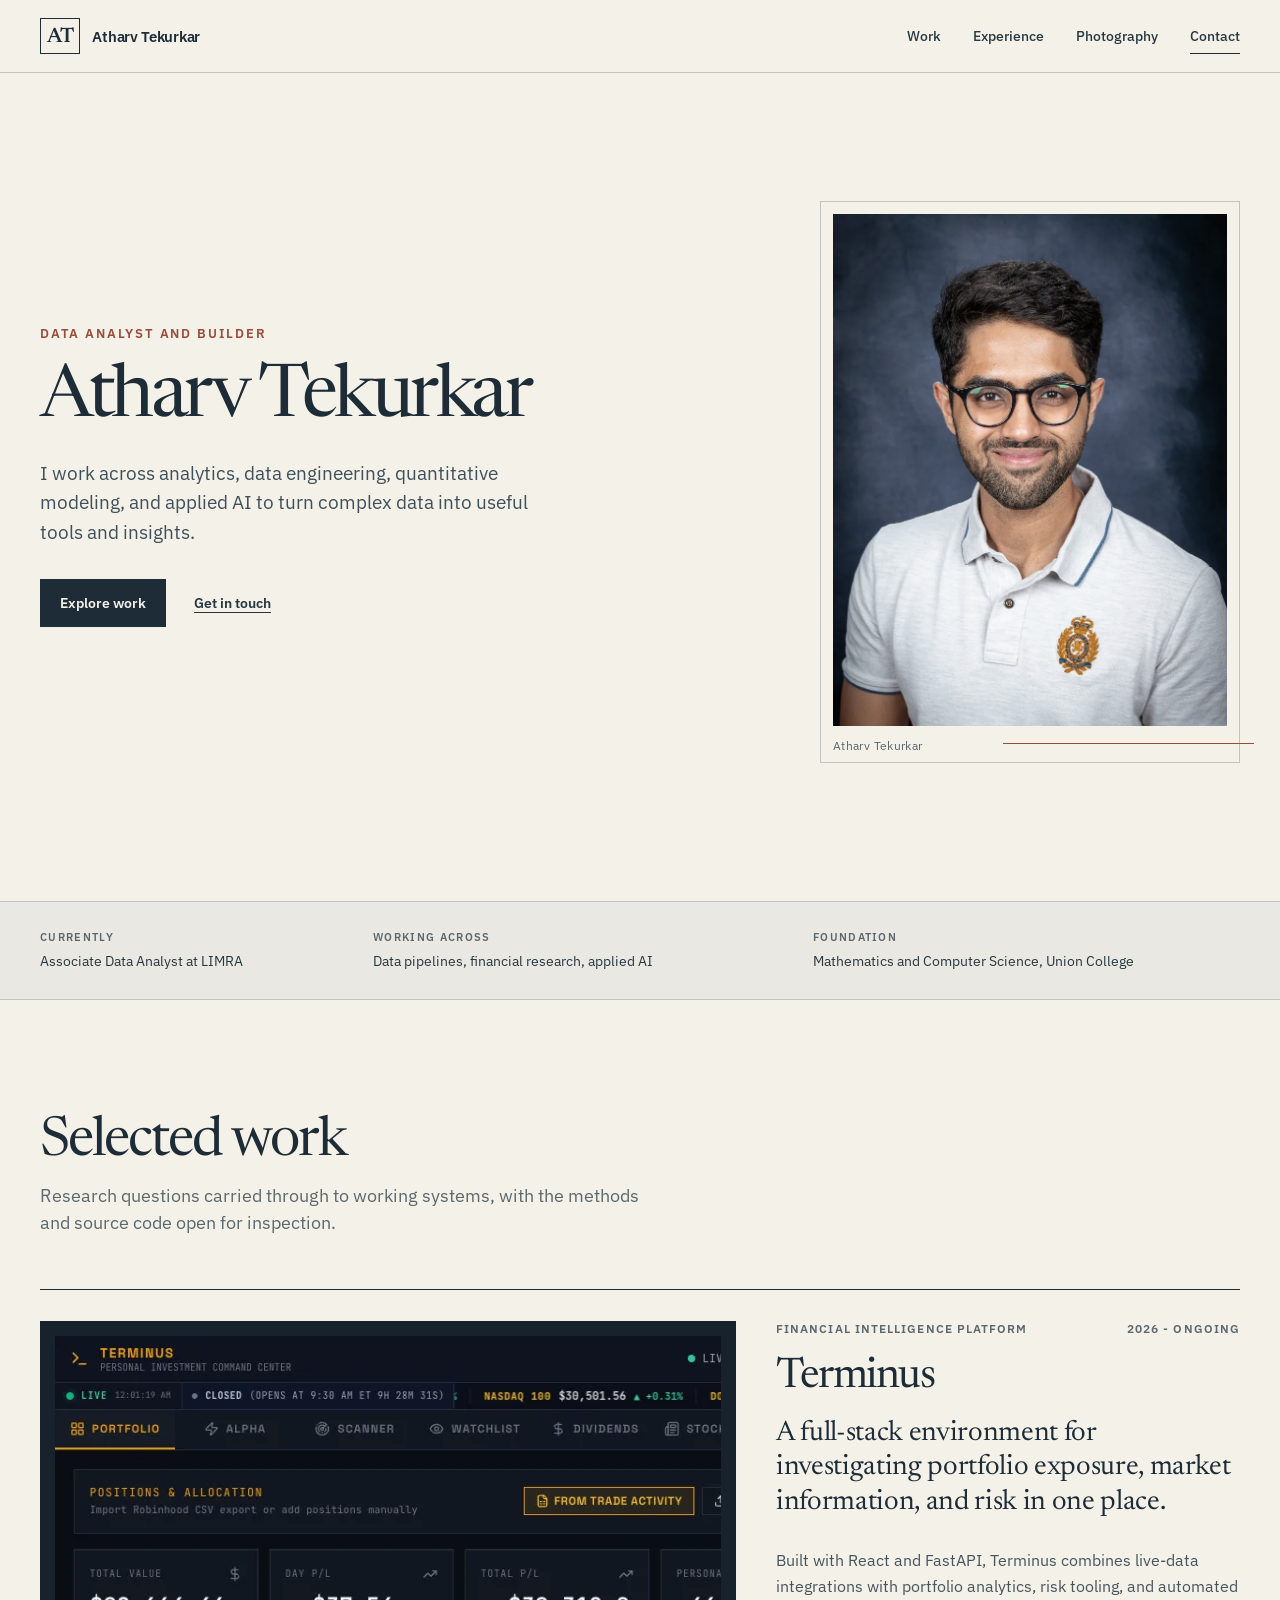
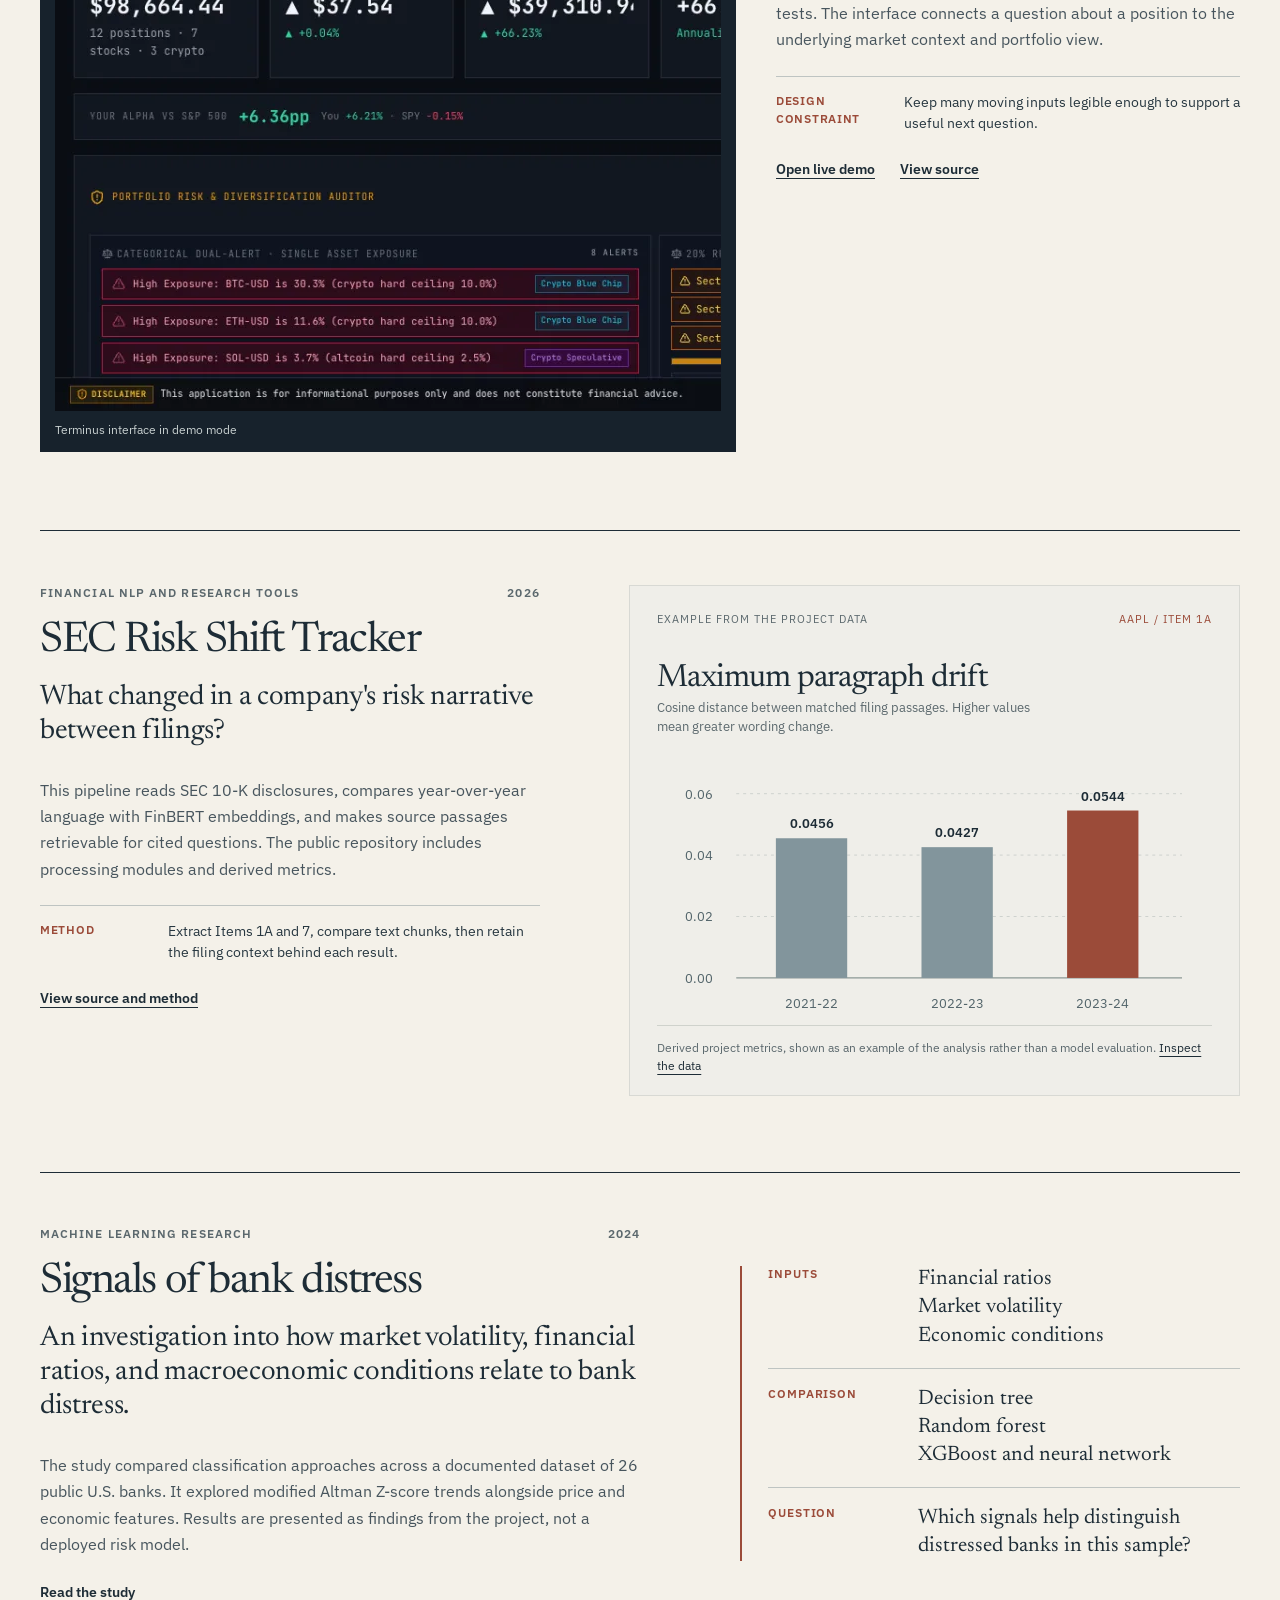
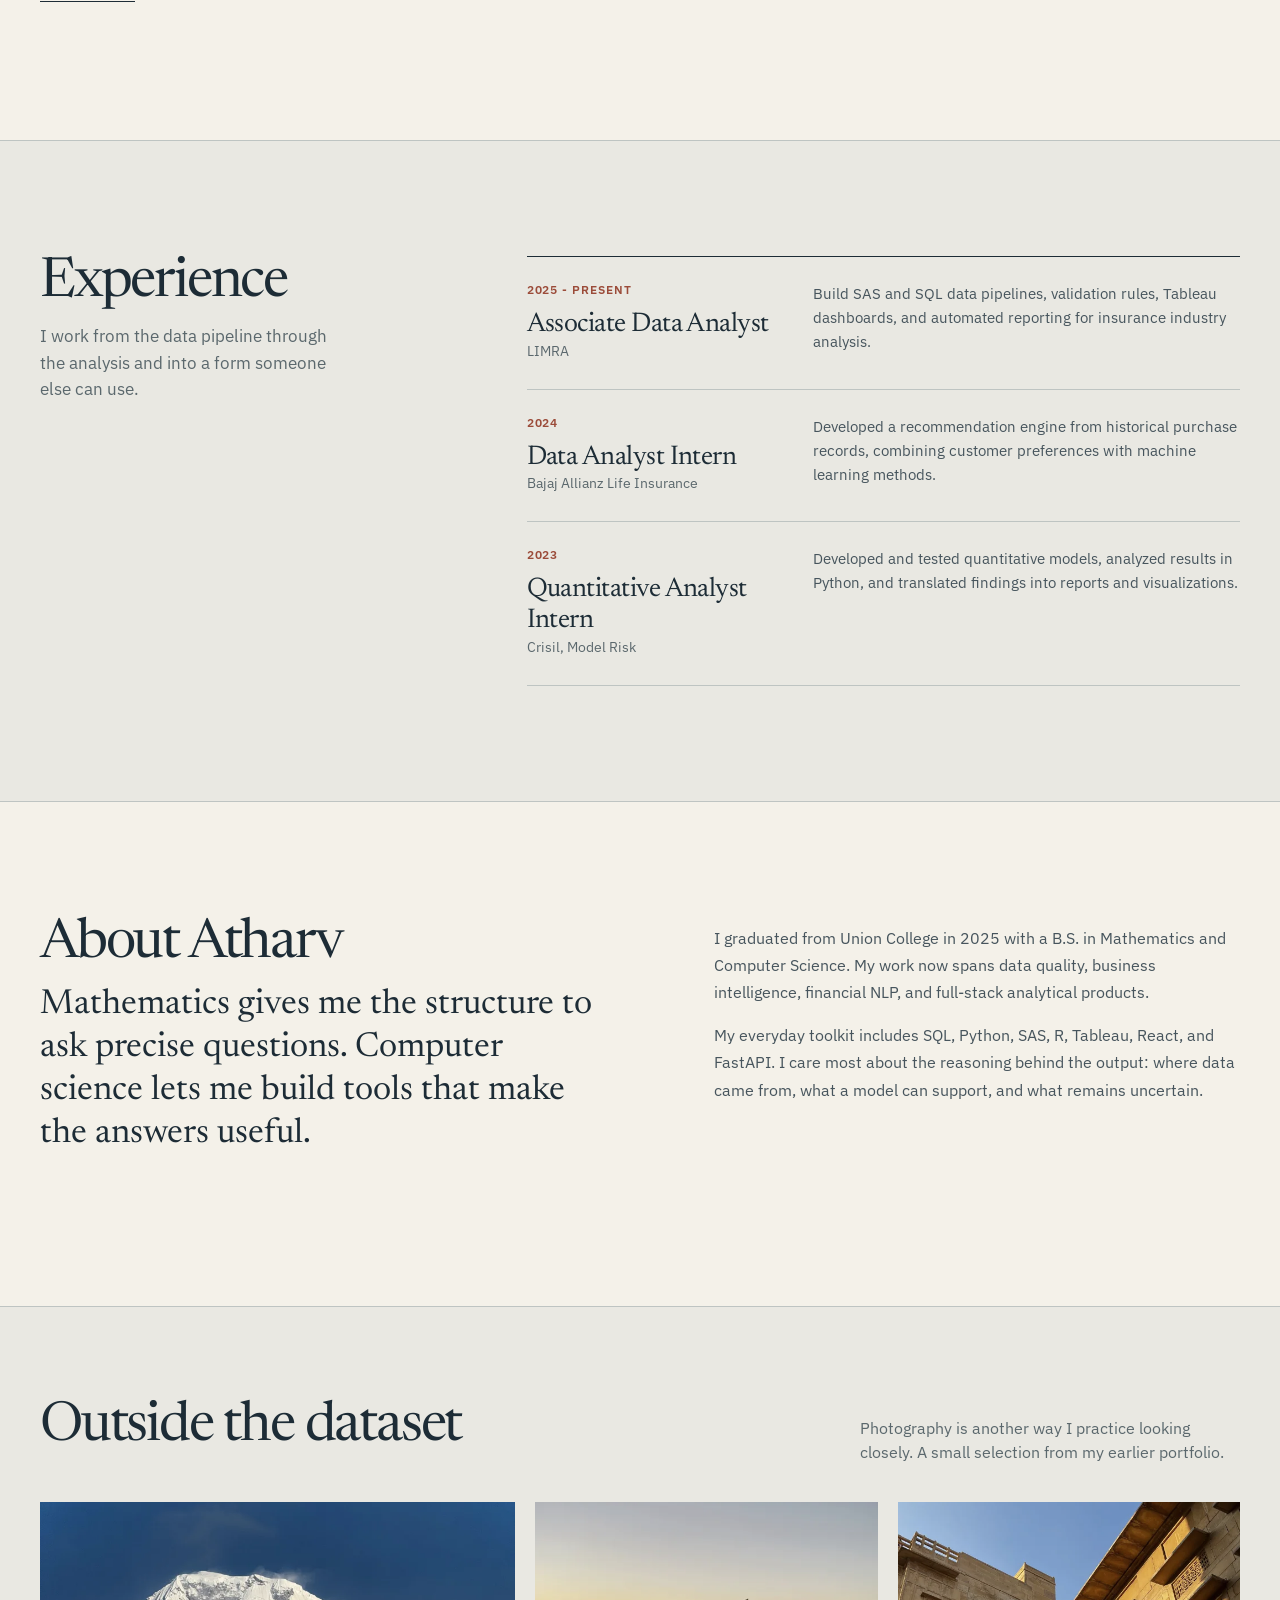
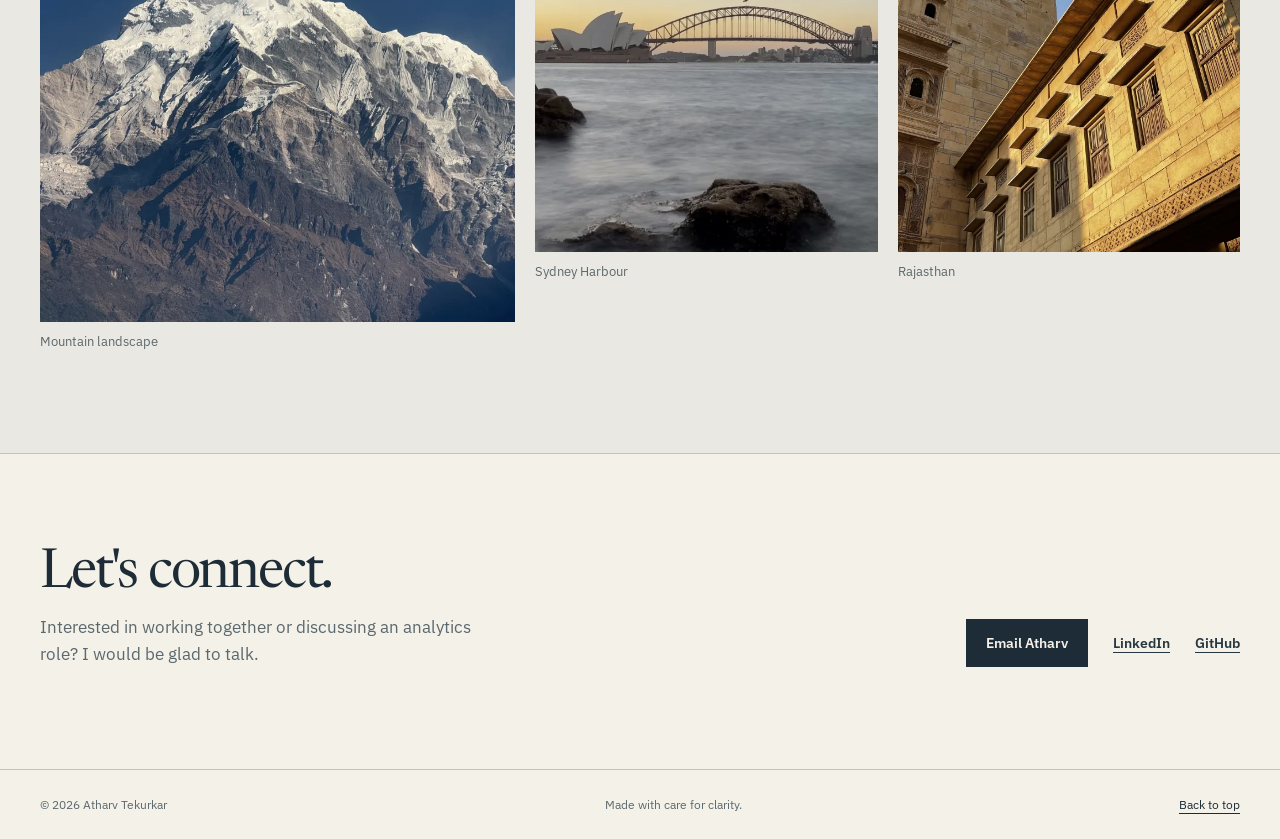
==== index.html @ 900713c3 "Refine portfolio introduction and add restrained motion" ====
<!doctype html>
<html lang="en">
  <head>
    <meta charset="utf-8">
    <meta name="viewport" content="width=device-width, initial-scale=1">
    <meta name="theme-color" content="#f4f1e9">
    <meta name="description" content="Atharv Tekurkar works across analytics, data engineering, quantitative modeling, and applied AI. Explore selected projects and experience.">
    <meta property="og:type" content="website">
    <meta property="og:title" content="Atharv Tekurkar | Data, research, and engineering">
    <meta property="og:description" content="Selected work across analytics, data engineering, quantitative modeling, and applied AI.">
    <meta property="og:url" content="https://tekurkaa.github.io/">
    <meta name="color-scheme" content="light">
    <link rel="canonical" href="https://tekurkaa.github.io/">
    <link rel="icon" type="image/svg+xml" href="assets/favicon.svg">
    <link rel="preload" href="assets/fonts/newsreader-latin.woff2" as="font" type="font/woff2" crossorigin>
    <link rel="preload" href="assets/fonts/ibm-plex-sans-latin.woff2" as="font" type="font/woff2" crossorigin>
    <link rel="stylesheet" href="styles.css">
    <script src="script.js" defer></script>
    <title>Atharv Tekurkar | Data, research, and engineering</title>
    <script type="application/ld+json">
      {"@context":"https://schema.org","@type":"Person","name":"Atharv Tekurkar","url":"https://tekurkaa.github.io/","sameAs":["https://github.com/tekurkaa","https://www.linkedin.com/in/atharv-tekurkar/"],"jobTitle":"Associate Data Analyst","worksFor":{"@type":"Organization","name":"LIMRA"},"alumniOf":{"@type":"CollegeOrUniversity","name":"Union College"}}
    </script>
  </head>
  <body>
    <a class="skip-link" href="#main">Skip to content</a>
    <header class="site-header">
      <div class="header-inner shell">
        <a class="wordmark" href="#top" aria-label="Atharv Tekurkar, back to top"><span class="wordmark-symbol">AT</span><span>Atharv Tekurkar</span></a>
        <nav class="desktop-nav" aria-label="Main navigation">
          <a href="#work">Work</a>
          <a href="#experience">Experience</a>
          <a href="#photography">Photography</a>
          <a class="nav-contact" href="#contact">Contact</a>
        </nav>
        <details class="mobile-nav">
          <summary>Menu</summary>
          <nav aria-label="Mobile navigation">
            <a href="#work">Work</a>
            <a href="#experience">Experience</a>
            <a href="#photography">Photography</a>
            <a href="#contact">Contact</a>
          </nav>
        </details>
      </div>
    </header>

    <main id="main">
      <section class="hero shell" id="top" aria-labelledby="hero-title">
        <div class="hero-copy">
          <p class="eyebrow">Data analyst and builder</p>
          <h1 id="hero-title">Atharv Tekurkar</h1>
          <p class="hero-intro">I work across analytics, data engineering, quantitative modeling, and applied AI to turn complex data into useful tools and insights.</p>
          <div class="hero-actions">
            <a class="button button-primary" href="#work">Explore work</a>
            <a class="text-link" href="#contact">Get in touch</a>
          </div>
        </div>
        <figure class="hero-portrait">
          <img src="assets/images/atharv-portrait.webp" width="800" height="1200" alt="Portrait of Atharv Tekurkar" fetchpriority="high">
          <figcaption>Atharv Tekurkar</figcaption>
        </figure>
      </section>

      <section class="intro-band" aria-label="Current focus">
        <div class="shell intro-band-inner">
          <p><span>Currently</span> Associate Data Analyst at LIMRA</p>
          <p><span>Working across</span> Data pipelines, financial research, applied AI</p>
          <p><span>Foundation</span> Mathematics and Computer Science, Union College</p>
        </div>
      </section>

      <section class="section shell work-section" id="work" aria-labelledby="work-title">
        <div class="section-heading">
          <h2 id="work-title">Selected work</h2>
          <p>Research questions carried through to working systems, with the methods and source code open for inspection.</p>
        </div>

        <article class="case-study case-featured" aria-labelledby="terminus-title">
          <div class="case-visual case-visual-dark">
            <img src="assets/images/terminus-demo.webp" width="1200" height="675" alt="Terminus demo interface showing portfolio measures, allocation, and risk alerts" loading="lazy">
            <span class="image-caption">Terminus interface in demo mode</span>
          </div>
          <div class="case-content">
            <div class="case-heading-line"><p class="case-type">Financial intelligence platform</p><span class="case-year">2026 - ongoing</span></div>
            <h3 id="terminus-title">Terminus</h3>
            <p class="case-lead">A full-stack environment for investigating portfolio exposure, market information, and risk in one place.</p>
            <p>Built with React and FastAPI, Terminus combines live-data integrations with portfolio analytics, risk tooling, and automated tests. The interface connects a question about a position to the underlying market context and portfolio view.</p>
            <div class="case-note"><strong>Design constraint</strong><span>Keep many moving inputs legible enough to support a useful next question.</span></div>
            <div class="case-links">
              <a href="https://portfolio-manager-by-atv.vercel.app/" target="_blank" rel="noopener noreferrer">Open live demo<span class="sr-only"> (opens in a new tab)</span></a>
              <a href="https://github.com/tekurkaa/terminus" target="_blank" rel="noopener noreferrer">View source<span class="sr-only"> (opens in a new tab)</span></a>
            </div>
          </div>
        </article>

        <article class="case-study case-sec" aria-labelledby="sec-title">
          <div class="case-content">
            <div class="case-heading-line"><p class="case-type">Financial NLP and research tools</p><span class="case-year">2026</span></div>
            <h3 id="sec-title">SEC Risk Shift Tracker</h3>
            <p class="case-lead">What changed in a company's risk narrative between filings?</p>
            <p>This pipeline reads SEC 10-K disclosures, compares year-over-year language with FinBERT embeddings, and makes source passages retrievable for cited questions. The public repository includes processing modules and derived metrics.</p>
            <div class="case-note"><strong>Method</strong><span>Extract Items 1A and 7, compare text chunks, then retain the filing context behind each result.</span></div>
            <div class="case-links">
              <a href="https://github.com/tekurkaa/sec-risk-shift-tracker" target="_blank" rel="noopener noreferrer">View source and method<span class="sr-only"> (opens in a new tab)</span></a>
            </div>
          </div>
          <figure class="research-figure">
            <div class="figure-topline"><span>Example from the project data</span><span>AAPL / Item 1A</span></div>
            <h4>Maximum paragraph drift</h4>
            <p class="figure-description">Cosine distance between matched filing passages. Higher values mean greater wording change.</p>
            <svg viewBox="0 0 560 268" role="img" aria-labelledby="chart-title chart-desc">
              <title id="chart-title">Maximum paragraph drift in Apple's Item 1A filings</title>
              <desc id="chart-desc">The project's derived values are 0.0456 for 2021 to 2022, 0.0427 for 2022 to 2023, and 0.0544 for 2023 to 2024.</desc>
              <line class="axis" x1="80" y1="220" x2="530" y2="220"></line>
              <line class="grid" x1="80" y1="158" x2="530" y2="158"></line>
              <line class="grid" x1="80" y1="96" x2="530" y2="96"></line>
              <line class="grid" x1="80" y1="34" x2="530" y2="34"></line>
              <text class="chart-tick" x="28" y="225">0.00</text>
              <text class="chart-tick" x="28" y="163">0.02</text>
              <text class="chart-tick" x="28" y="101">0.04</text>
              <text class="chart-tick" x="28" y="39">0.06</text>
              <rect class="chart-bar" x="120" y="79" width="72" height="141"></rect>
              <rect class="chart-bar" x="267" y="88" width="72" height="132"></rect>
              <rect class="chart-bar chart-bar-highlight" x="414" y="51" width="72" height="169"></rect>
              <text class="chart-value" x="156" y="69" text-anchor="middle">0.0456</text>
              <text class="chart-value" x="303" y="78" text-anchor="middle">0.0427</text>
              <text class="chart-value" x="450" y="41" text-anchor="middle">0.0544</text>
              <text class="chart-label" x="156" y="250" text-anchor="middle">2021-22</text>
              <text class="chart-label" x="303" y="250" text-anchor="middle">2022-23</text>
              <text class="chart-label" x="450" y="250" text-anchor="middle">2023-24</text>
            </svg>
            <figcaption>Derived project metrics, shown as an example of the analysis rather than a model evaluation. <a href="https://github.com/tekurkaa/sec-risk-shift-tracker/tree/main/data/metrics" target="_blank" rel="noopener noreferrer">Inspect the data<span class="sr-only"> (opens in a new tab)</span></a></figcaption>
          </figure>
        </article>

        <article class="case-study case-bank" aria-labelledby="bank-title">
          <div class="bank-summary">
            <div class="case-heading-line"><p class="case-type">Machine learning research</p><span class="case-year">2024</span></div>
            <h3 id="bank-title">Signals of bank distress</h3>
            <p class="case-lead">An investigation into how market volatility, financial ratios, and macroeconomic conditions relate to bank distress.</p>
            <p>The study compared classification approaches across a documented dataset of 26 public U.S. banks. It explored modified Altman Z-score trends alongside price and economic features. Results are presented as findings from the project, not a deployed risk model.</p>
            <div class="case-links"><a href="https://github.com/tekurkaa/Predicting-Bank-Failure-Using-Machine-Learning-Analyzing-Altman-Z-Score-and-Stock-Price-Volatility" target="_blank" rel="noopener noreferrer">Read the study<span class="sr-only"> (opens in a new tab)</span></a></div>
          </div>
          <div class="bank-method" aria-label="Study approach">
            <div><span>Inputs</span><strong>Financial ratios<br>Market volatility<br>Economic conditions</strong></div>
            <div><span>Comparison</span><strong>Decision tree<br>Random forest<br>XGBoost and neural network</strong></div>
            <div><span>Question</span><strong>Which signals help distinguish distressed banks in this sample?</strong></div>
          </div>
        </article>
      </section>

      <section class="section experience-section" id="experience" aria-labelledby="experience-title">
        <div class="shell experience-inner">
          <div class="experience-intro">
            <h2 id="experience-title">Experience</h2>
            <p>I work from the data pipeline through the analysis and into a form someone else can use.</p>
          </div>
          <div class="timeline">
            <article class="role"><div><span class="role-date">2025 - present</span><h3>Associate Data Analyst</h3><p class="role-place">LIMRA</p></div><p>Build SAS and SQL data pipelines, validation rules, Tableau dashboards, and automated reporting for insurance industry analysis.</p></article>
            <article class="role"><div><span class="role-date">2024</span><h3>Data Analyst Intern</h3><p class="role-place">Bajaj Allianz Life Insurance</p></div><p>Developed a recommendation engine from historical purchase records, combining customer preferences with machine learning methods.</p></article>
            <article class="role"><div><span class="role-date">2023</span><h3>Quantitative Analyst Intern</h3><p class="role-place">Crisil, Model Risk</p></div><p>Developed and tested quantitative models, analyzed results in Python, and translated findings into reports and visualizations.</p></article>
          </div>
        </div>
      </section>

      <section class="section shell about-section" id="about" aria-labelledby="about-title">
        <div class="about-heading"><h2 id="about-title">About Atharv</h2><p>Mathematics gives me the structure to ask precise questions. Computer science lets me build tools that make the answers useful.</p></div>
        <div class="about-details"><p>I graduated from Union College in 2025 with a B.S. in Mathematics and Computer Science. My work now spans data quality, business intelligence, financial NLP, and full-stack analytical products.</p><p>My everyday toolkit includes SQL, Python, SAS, R, Tableau, React, and FastAPI. I care most about the reasoning behind the output: where data came from, what a model can support, and what remains uncertain.</p></div>
      </section>

      <section class="section photography-section" id="photography" aria-labelledby="photography-title">
        <div class="shell">
          <div class="photo-heading"><h2 id="photography-title">Outside the dataset</h2><p>Photography is another way I practice looking closely. A small selection from my earlier portfolio.</p></div>
          <div class="photo-grid">
            <figure class="photo photo-tall"><img src="assets/images/mountain.webp" width="825" height="1100" alt="Snow covered mountain beneath a deep blue sky" loading="lazy"><figcaption>Mountain landscape</figcaption></figure>
            <figure class="photo"><img src="assets/images/opera-house.webp" width="619" height="1100" alt="Sydney Opera House and Harbour Bridge at dusk" loading="lazy"><figcaption>Sydney Harbour</figcaption></figure>
            <figure class="photo"><img src="assets/images/rajasthan.webp" width="619" height="1100" alt="Sunlit sandstone architecture in Rajasthan" loading="lazy"><figcaption>Rajasthan</figcaption></figure>
          </div>
        </div>
      </section>

      <section class="section contact-section" id="contact" aria-labelledby="contact-title">
        <div class="shell contact-inner"><div><h2 id="contact-title">Let's connect.</h2><p>Interested in working together or discussing an analytics role? I would be glad to talk.</p></div><div class="contact-links"><a class="button button-primary" href="mailto:atharvtekurkar@gmail.com">Email Atharv</a><a href="https://www.linkedin.com/in/atharv-tekurkar/" target="_blank" rel="noopener noreferrer">LinkedIn<span class="sr-only"> (opens in a new tab)</span></a><a href="https://github.com/tekurkaa" target="_blank" rel="noopener noreferrer">GitHub<span class="sr-only"> (opens in a new tab)</span></a></div></div>
      </section>
    </main>

    <footer class="site-footer"><div class="shell footer-inner"><span>© 2026 Atharv Tekurkar</span><span>Made with care for clarity.</span><a href="#top">Back to top</a></div></footer>
  </body>
</html>
---- styles.css ----
@font-face{font-family:Newsreader;src:url("assets/fonts/newsreader-latin.woff2") format("woff2");font-style:normal;font-weight:300 700;font-display:swap}
@font-face{font-family:Plex;src:url("assets/fonts/ibm-plex-sans-latin.woff2") format("woff2");font-style:normal;font-weight:400 600;font-display:swap}
:root{--paper:#f4f1e9;--ink:#1d2c36;--text:#273740;--muted:#5b686d;--line:#bec4c2;--accent:#9b4b39;--soft:#eae8e1;--figure:#efeee9;font-family:Plex,Arial,sans-serif;color:var(--text);background:var(--paper);font-synthesis:none}
*,*::before,*::after{box-sizing:border-box}
html{scroll-behavior:smooth}
body{margin:0;min-width:320px}
body,button{font-size:16px}
img{display:block;max-width:100%}
a{color:inherit;text-decoration-thickness:1px;text-underline-offset:4px}
button,a,summary{touch-action:manipulation}
:focus-visible{outline:3px solid var(--accent);outline-offset:4px}
::selection{background:#d8b7aa;color:var(--ink)}
.shell{width:min(100% - 72px,1200px);margin-inline:auto}
.sr-only{position:absolute;width:1px;height:1px;padding:0;margin:-1px;overflow:hidden;clip:rect(0,0,0,0);white-space:nowrap;border:0}
.skip-link{position:absolute;z-index:20;top:-100px;left:20px;padding:12px 16px;background:var(--ink);color:var(--paper)}
.skip-link:focus{top:12px}
.site-header{position:sticky;top:0;z-index:30;background:var(--paper);border-bottom:1px solid var(--line)}
.header-inner{height:72px;display:flex;align-items:center;justify-content:space-between;gap:30px}
.wordmark{display:flex;align-items:center;gap:12px;color:var(--ink);font-size:15px;font-weight:600;letter-spacing:-.02em;text-decoration:none;white-space:nowrap}
.wordmark-symbol{font-family:Newsreader,Georgia,serif;font-size:21px;font-weight:600;line-height:1;border:1px solid var(--ink);padding:8px 6px 5px}
.desktop-nav{display:flex;align-items:center;gap:32px;font-size:14px;font-weight:500}
.desktop-nav a{position:relative;padding-block:8px;text-decoration:none;transition:color .25s ease}
.desktop-nav a::after{content:"";position:absolute;right:0;bottom:3px;left:0;height:1px;background:var(--accent);transform:scaleX(0);transform-origin:left;transition:transform .3s ease}
.desktop-nav a:hover,.desktop-nav a[aria-current="location"],.mobile-nav a:hover,.mobile-nav a[aria-current="location"]{color:var(--accent)}
.desktop-nav a:hover::after,.desktop-nav a[aria-current="location"]::after{transform:scaleX(1)}
.desktop-nav .nav-contact{border-bottom:1px solid var(--ink)}
.desktop-nav .nav-contact::after{bottom:-1px}
.mobile-nav{display:none}
section[id]{scroll-margin-top:96px}
.hero{display:grid;grid-template-columns:minmax(0,1.15fr) minmax(320px,.85fr);gap:clamp(35px,5vw,90px);align-items:center;min-height:calc(100dvh - 72px);max-height:900px;padding-block:52px 62px}
.hero-copy{padding-bottom:12px}
.eyebrow{margin:0 0 21px;color:var(--accent);font-size:13px;font-weight:600;letter-spacing:.14em;text-transform:uppercase}
h1,h2,h3,h4,p{margin-top:0}
figure{margin:0}
h1,h2,h3,h4{color:var(--ink)}
h1,h2,h3{font-family:Newsreader,Georgia,serif;font-weight:400}
h1{max-width:700px;margin-bottom:24px;font-size:clamp(56px,5.7vw,83px);line-height:.99;letter-spacing:-.047em}
.hero-intro{max-width:520px;margin-bottom:32px;font-size:19px;line-height:1.55;color:#40505a}
.hero-actions{display:flex;align-items:center;gap:28px;flex-wrap:wrap}
.button{display:inline-flex;min-height:48px;align-items:center;justify-content:center;padding:11px 20px;font-size:14px;font-weight:600;text-decoration:none;white-space:nowrap;transition:background .2s ease,transform .2s ease}
.button:active{transform:translateY(1px)}
.button-primary{background:var(--ink);color:var(--paper)}
.button-primary:hover{background:#35505f}
.text-link{font-size:14px;font-weight:600}
.hero-portrait{position:relative;width:100%;max-width:420px;justify-self:end;margin:0;padding:12px 12px 36px;border:1px solid var(--line)}
.hero-portrait::after{content:"";position:absolute;right:-15px;bottom:18px;width:60%;height:1px;background:var(--accent)}
.hero-portrait img{width:100%;height:clamp(410px,40vw,530px);object-fit:cover;object-position:50% 34%;filter:saturate(.8)}
.hero-portrait figcaption{position:absolute;bottom:9px;left:12px;color:var(--muted);font-size:12px;letter-spacing:.03em}
.intro-band{background:#e9e8e2;border-block:1px solid var(--line)}
.intro-band-inner{display:grid;grid-template-columns:1fr 1.35fr 1.4fr;gap:28px;padding-block:27px}
.intro-band p{margin:0;font-size:14px;line-height:1.5}
.intro-band span{display:block;margin-bottom:5px;color:var(--muted);font-size:11px;font-weight:600;letter-spacing:.12em;text-transform:uppercase}
.section{padding-block:115px}
.section-heading{max-width:660px;margin-bottom:52px}
h2{margin-bottom:12px;font-size:clamp(44px,4.3vw,65px);line-height:1;letter-spacing:-.04em}
.section-heading p{max-width:610px;color:var(--muted);font-size:18px;line-height:1.55}
.case-study{border-top:1px solid var(--ink)}
.case-featured{display:grid;grid-template-columns:minmax(0,1.2fr) minmax(0,.8fr);gap:40px;padding-block:31px 78px}
.case-visual{align-self:start;margin:0;position:relative}
.case-visual-dark{padding:15px;background:#17222c}
.case-visual img{width:100%;aspect-ratio:16/9;object-fit:cover;object-position:top left}
.case-visual{overflow:hidden}
.case-visual img{transition:transform .7s cubic-bezier(.2,.7,.2,1)}
.case-visual:hover img{transform:scale(1.025)}
.image-caption{display:block;margin-top:11px;color:#c8d0d0;font-size:12px}
.case-content{min-width:0}
.case-heading-line{display:flex;align-items:start;justify-content:space-between;gap:20px;margin-bottom:20px}
.case-type,.case-year{margin:0;color:var(--muted);font-size:12px;font-weight:600;letter-spacing:.09em;text-transform:uppercase}
.case-year{white-space:nowrap;text-align:right}
.case-study h3{margin-bottom:16px;font-size:clamp(36px,3.3vw,51px);line-height:1.03;letter-spacing:-.034em}
.case-lead{color:var(--ink);font-family:Newsreader,Georgia,serif;font-size:clamp(23px,2.2vw,30px);line-height:1.22;letter-spacing:-.012em}
.case-content>p:not(.case-lead),.bank-summary>p:not(.case-lead){color:#47555d;font-size:16px;line-height:1.65}
.case-note{display:grid;grid-template-columns:116px 1fr;gap:12px;margin-block:23px 24px;padding-top:15px;border-top:1px solid var(--line);font-size:14px;line-height:1.5}
.case-note strong{color:var(--accent);font-size:12px;letter-spacing:.06em;text-transform:uppercase}
.case-links{display:flex;gap:25px;flex-wrap:wrap;margin-top:26px;font-size:14px;font-weight:600}
.case-links a{color:var(--ink)}
.case-links a:hover,.research-figure a:hover,.contact-links>a:not(.button):hover{color:var(--accent)}
.case-sec{display:grid;grid-template-columns:minmax(0,.9fr) minmax(0,1.1fr);gap:clamp(40px,7vw,95px);padding-block:54px 76px}
.research-figure{align-self:start;padding:26px 27px 20px;background:var(--figure);border:1px solid #d8d9d4}
.figure-topline{display:flex;justify-content:space-between;gap:15px;margin-bottom:36px;color:var(--muted);font-size:11px;letter-spacing:.09em;text-transform:uppercase}
.figure-topline span:last-child{color:var(--accent)}
.research-figure h4{margin-bottom:5px;font-family:Newsreader,Georgia,serif;font-size:32px;font-weight:400;letter-spacing:-.025em}
.figure-description{max-width:400px;color:var(--muted);font-size:13px;line-height:1.4}
.research-figure svg{display:block;width:100%;height:auto;margin-top:24px;overflow:visible}
.grid{stroke:#ced2ce;stroke-width:1;stroke-dasharray:3 4}
.axis{stroke:#8b9896;stroke-width:1.2}
.chart-bar{fill:#82959c}
.chart-bar-highlight{fill:var(--accent)}
.chart-tick,.chart-label{fill:#52646a;font-family:Plex,Arial,sans-serif;font-size:13px}
.chart-value{fill:var(--ink);font-family:Plex,Arial,sans-serif;font-size:13px;font-weight:600}
.research-figure figcaption{padding-top:13px;border-top:1px solid #cfd2cc;color:var(--muted);font-size:12px;line-height:1.5}
.research-figure figcaption a{color:var(--ink)}
.case-bank{display:grid;grid-template-columns:minmax(0,1.1fr) minmax(0,.9fr);gap:clamp(40px,7vw,90px);padding-block:53px 24px}
.bank-summary{max-width:600px}
.bank-method{align-self:center;border-left:2px solid var(--accent);padding-left:26px}
.bank-method>div{display:grid;grid-template-columns:130px 1fr;gap:20px;padding-block:17px;border-bottom:1px solid var(--line)}
.bank-method>div:first-child{padding-top:0}
.bank-method>div:last-child{border-bottom:0;padding-bottom:0}
.bank-method span{color:var(--accent);font-size:12px;font-weight:600;text-transform:uppercase;letter-spacing:.07em}
.bank-method strong{color:var(--ink);font-family:Newsreader,Georgia,serif;font-size:21px;font-weight:400;line-height:1.34}
.experience-section{background:#e9e8e2;border-block:1px solid var(--line)}
.experience-inner{display:grid;grid-template-columns:minmax(0,.7fr) minmax(0,1.3fr);gap:clamp(55px,8vw,130px)}
.experience-intro p{max-width:310px;color:var(--muted);font-size:17px;line-height:1.55}
.timeline{border-top:1px solid var(--ink)}
.role{display:grid;grid-template-columns:minmax(180px,.75fr) minmax(0,1.25fr);gap:30px;padding-block:25px 29px;border-bottom:1px solid var(--line)}
.role-date{display:block;margin-bottom:12px;color:var(--accent);font-size:12px;font-weight:600;letter-spacing:.08em;text-transform:uppercase}
.role h3{margin-bottom:1px;font-size:27px;line-height:1.16;letter-spacing:-.02em}
.role-place{margin-bottom:0;color:var(--muted);font-size:14px}
.role>p{margin:0;color:#47555d;font-size:15px;line-height:1.6}
.about-section{display:grid;grid-template-columns:minmax(0,1fr) minmax(0,.94fr);gap:clamp(55px,9vw,130px)}
.about-heading p{max-width:560px;font-family:Newsreader,Georgia,serif;font-size:clamp(27px,2.7vw,35px);line-height:1.25;color:var(--ink)}
.about-details{padding-top:8px}
.about-details p{color:#47555d;font-size:16px;line-height:1.7}
.photography-section{padding-top:93px;padding-bottom:103px;background:#e9e8e2;border-block:1px solid var(--line)}
.photo-heading{display:flex;align-items:end;justify-content:space-between;gap:40px;margin-bottom:35px}
.photo-heading p{max-width:380px;margin:0 0 3px;color:var(--muted);font-size:16px;line-height:1.5}
.photo-grid{display:grid;grid-template-columns:1.25fr .9fr .9fr;gap:20px;align-items:start}
.photo{margin:0}
.photo img{width:100%;height:350px;object-fit:cover;object-position:center;filter:saturate(.88);transition:filter .35s ease,transform .7s cubic-bezier(.2,.7,.2,1)}
.photo:hover img{filter:saturate(1);transform:scale(1.018)}
.photo-tall img{height:420px;object-position:50% 30%}
.photo figcaption{margin-top:11px;color:var(--muted);font-size:13px}
.contact-section{padding-block:93px 102px}
.contact-inner{display:flex;align-items:end;justify-content:space-between;gap:50px}
.contact-inner p{max-width:460px;margin-bottom:0;color:var(--muted);font-size:17px;line-height:1.55}
.contact-links{display:flex;align-items:center;gap:25px;flex-wrap:wrap;font-size:14px;font-weight:600}
.site-footer{border-top:1px solid var(--line)}
.footer-inner{display:flex;justify-content:space-between;gap:20px;padding-block:27px;color:var(--muted);font-size:12px}
.footer-inner a{color:var(--ink)}
@media (prefers-reduced-motion:no-preference){
  .hero-copy{animation:hero-enter .8s .05s both cubic-bezier(.2,.7,.2,1)}
  .hero-portrait{animation:hero-enter .9s .18s both cubic-bezier(.2,.7,.2,1)}
  .motion-ready .reveal{opacity:0;transform:translateY(22px);transition:opacity .7s ease,transform .7s cubic-bezier(.2,.7,.2,1)}
  .motion-ready .reveal.is-visible{opacity:1;transform:translateY(0)}
  .motion-ready .role:nth-child(2),.motion-ready .photo:nth-child(2){transition-delay:.09s}
  .motion-ready .role:nth-child(3),.motion-ready .photo:nth-child(3){transition-delay:.18s}
  @keyframes hero-enter{from{opacity:0;transform:translateY(18px)}to{opacity:1;transform:translateY(0)}}
}
@media (prefers-reduced-motion:reduce){html{scroll-behavior:auto}*,*::before,*::after{transition-duration:0s!important;animation-duration:0s!important}}
@media (max-width:1050px){.hero{grid-template-columns:1fr .77fr;gap:36px}.hero h1{font-size:clamp(51px,5.8vw,70px)}.case-featured{gap:30px}.experience-inner{gap:55px}.role{grid-template-columns:1fr;gap:12px}}
@media (max-width:760px){.shell{width:min(100% - 38px,600px)}.header-inner{height:66px}.desktop-nav{display:none}.mobile-nav{display:block;position:relative;z-index:10}.mobile-nav summary{list-style:none;cursor:pointer;padding:10px 0 10px 15px;font-size:14px;font-weight:600}.mobile-nav summary::-webkit-details-marker{display:none}.mobile-nav nav{position:absolute;right:0;top:46px;display:grid;min-width:190px;padding:11px 18px;background:var(--paper);border:1px solid var(--line);box-shadow:0 12px 22px #1d2c361a}.mobile-nav nav a{padding:9px 0;text-decoration:none;font-size:15px}.hero{display:flex;flex-direction:column;align-items:stretch;min-height:auto;max-height:none;padding-block:59px 54px;gap:46px}.hero h1{max-width:600px;font-size:clamp(53px,10vw,73px)}.hero-intro{font-size:18px}.hero-portrait{max-width:460px;margin-left:0;align-self:flex-start}.hero-portrait img{height:420px}.intro-band-inner{grid-template-columns:1fr 1fr;gap:21px;padding-block:25px}.intro-band-inner p:last-child{grid-column:1/-1}.section{padding-block:80px}.section-heading{margin-bottom:40px}.case-featured,.case-sec,.case-bank,.experience-inner,.about-section{grid-template-columns:1fr;gap:28px}.case-featured{padding-block:25px 62px}.case-sec{padding-block:43px 57px}.case-bank{padding-block:43px 15px}.experience-intro p{max-width:520px}.role{grid-template-columns:minmax(160px,.65fr) minmax(0,1.35fr);gap:20px}.photo-heading{display:block}.photo-heading p{margin-top:12px}.photo-grid{grid-template-columns:1fr 1fr;gap:18px}.photo-tall{grid-column:1/-1}.photo img{height:300px}.photo-tall img{height:400px}.contact-inner{display:block}.contact-links{margin-top:25px}.footer-inner{flex-wrap:wrap}}
@media (max-width:520px){.shell{width:min(100% - 32px,460px)}.wordmark{font-size:14px}.wordmark-symbol{font-size:18px}.hero h1{font-size:clamp(48px,11.4vw,61px)}.hero-portrait img{height:350px}.intro-band-inner{grid-template-columns:1fr}.intro-band-inner p:last-child{grid-column:auto}.case-heading-line{gap:10px}.case-year{max-width:120px}.case-note{grid-template-columns:1fr;gap:4px}.research-figure{padding:18px 15px}.figure-topline{font-size:10px}.research-figure h4{font-size:28px}.bank-method>div{grid-template-columns:1fr;gap:6px}.role{grid-template-columns:1fr;gap:10px}.photo-grid{grid-template-columns:1fr}.photo-tall{grid-column:auto}.photo img,.photo-tall img{height:355px}.contact-links{gap:19px}.footer-inner{display:grid;grid-template-columns:1fr auto}.footer-inner span:nth-child(2){display:none}}
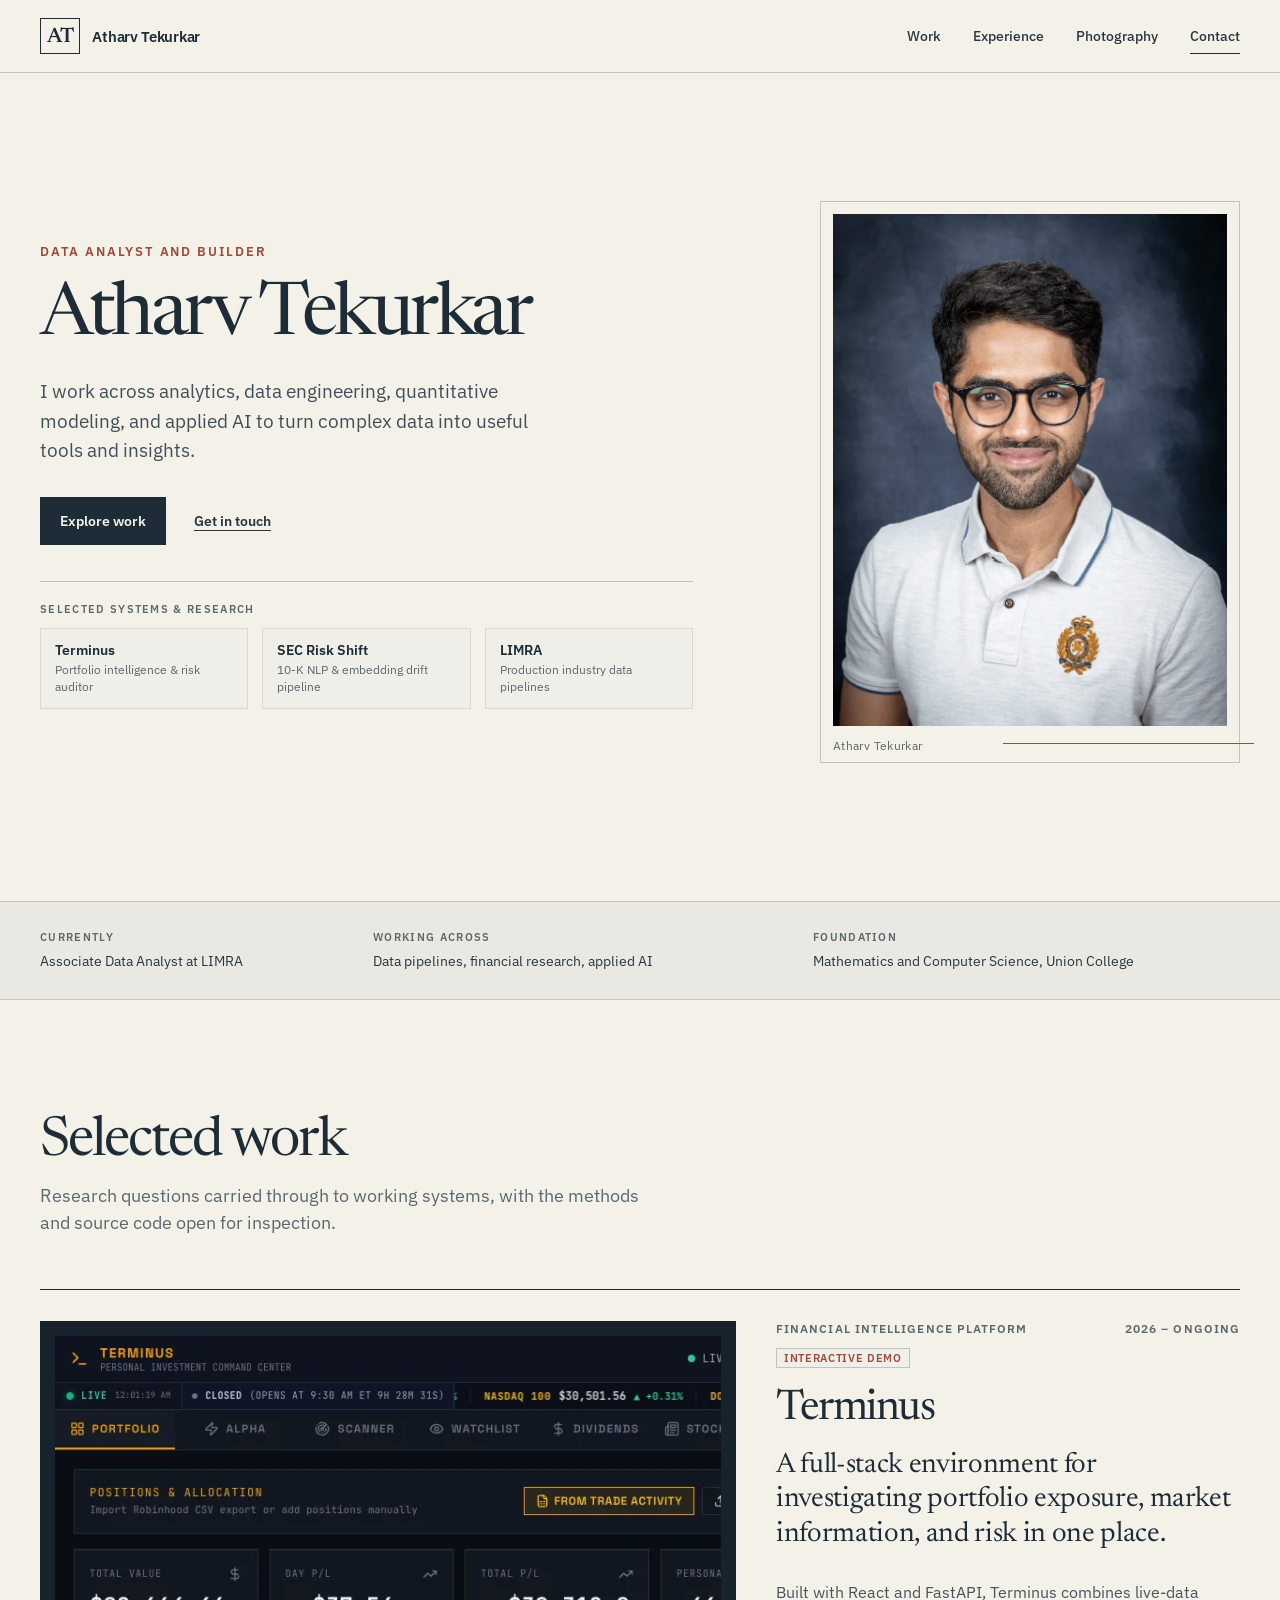
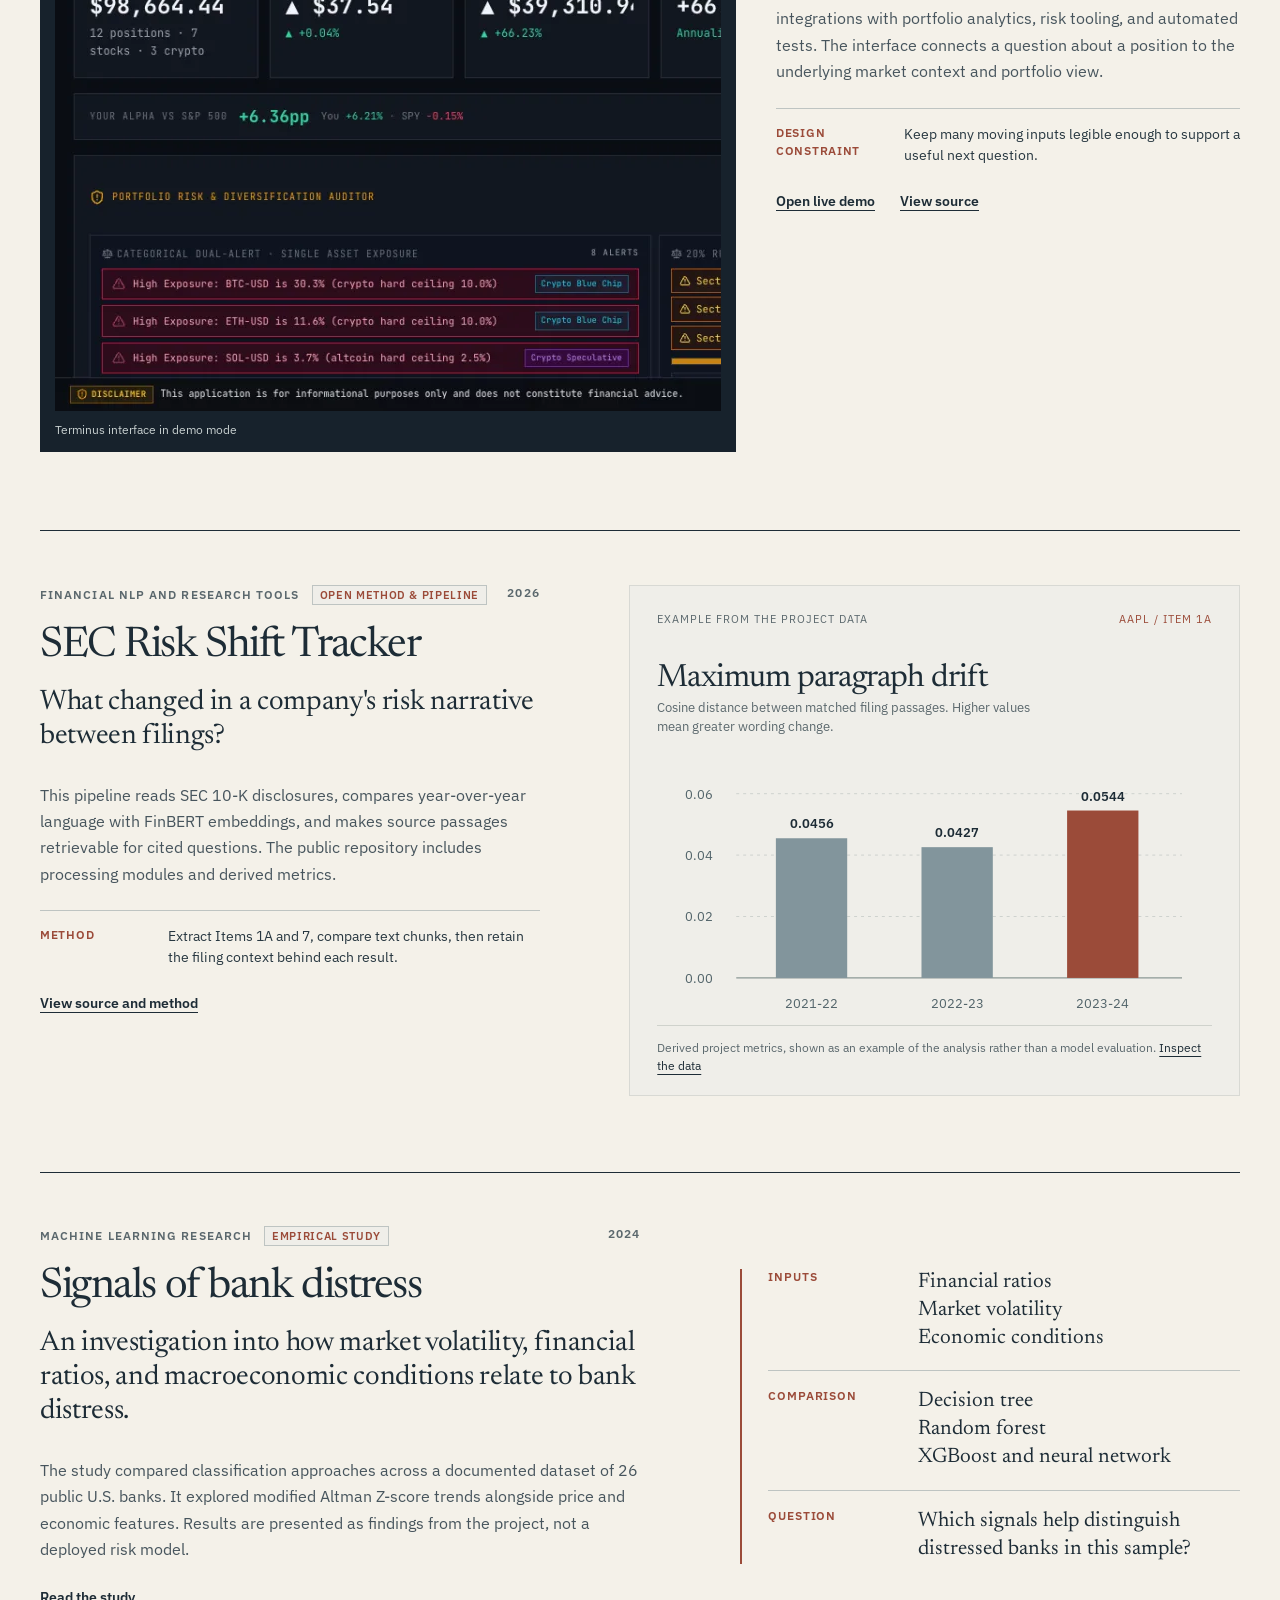
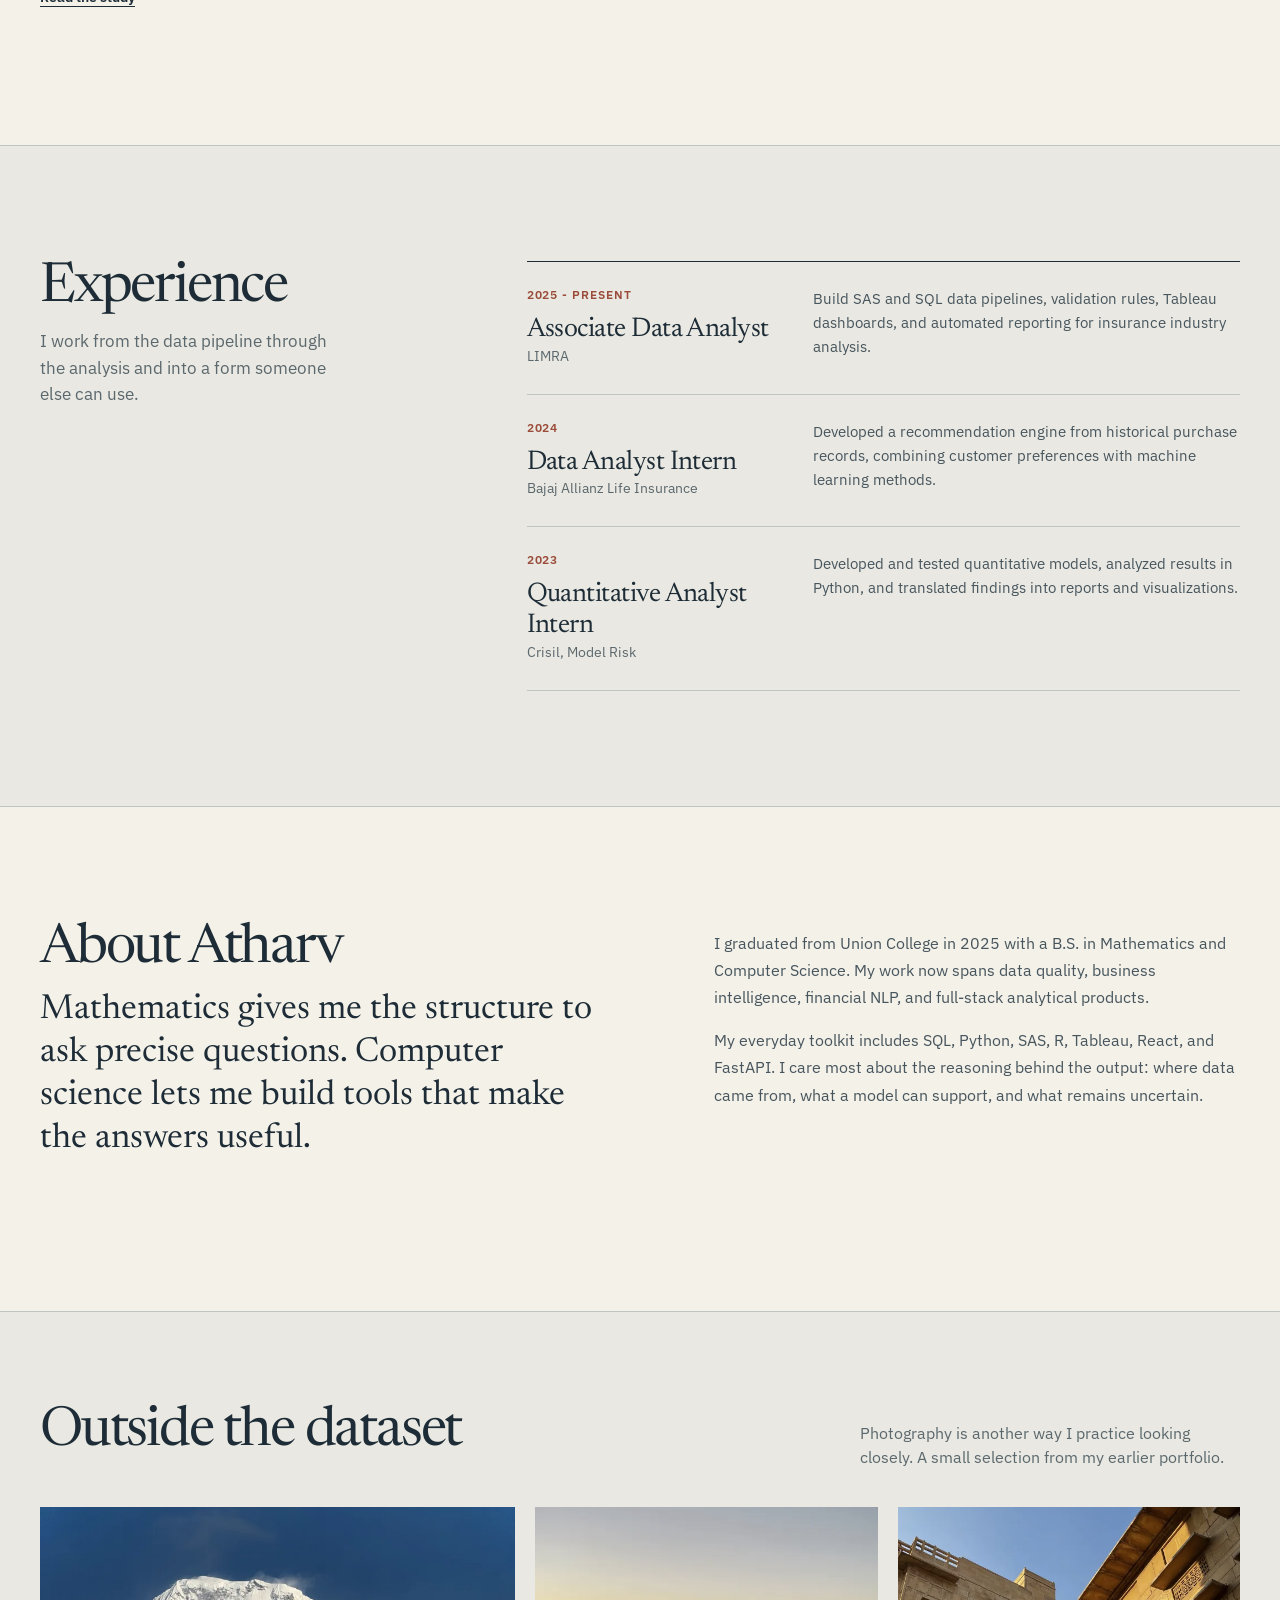
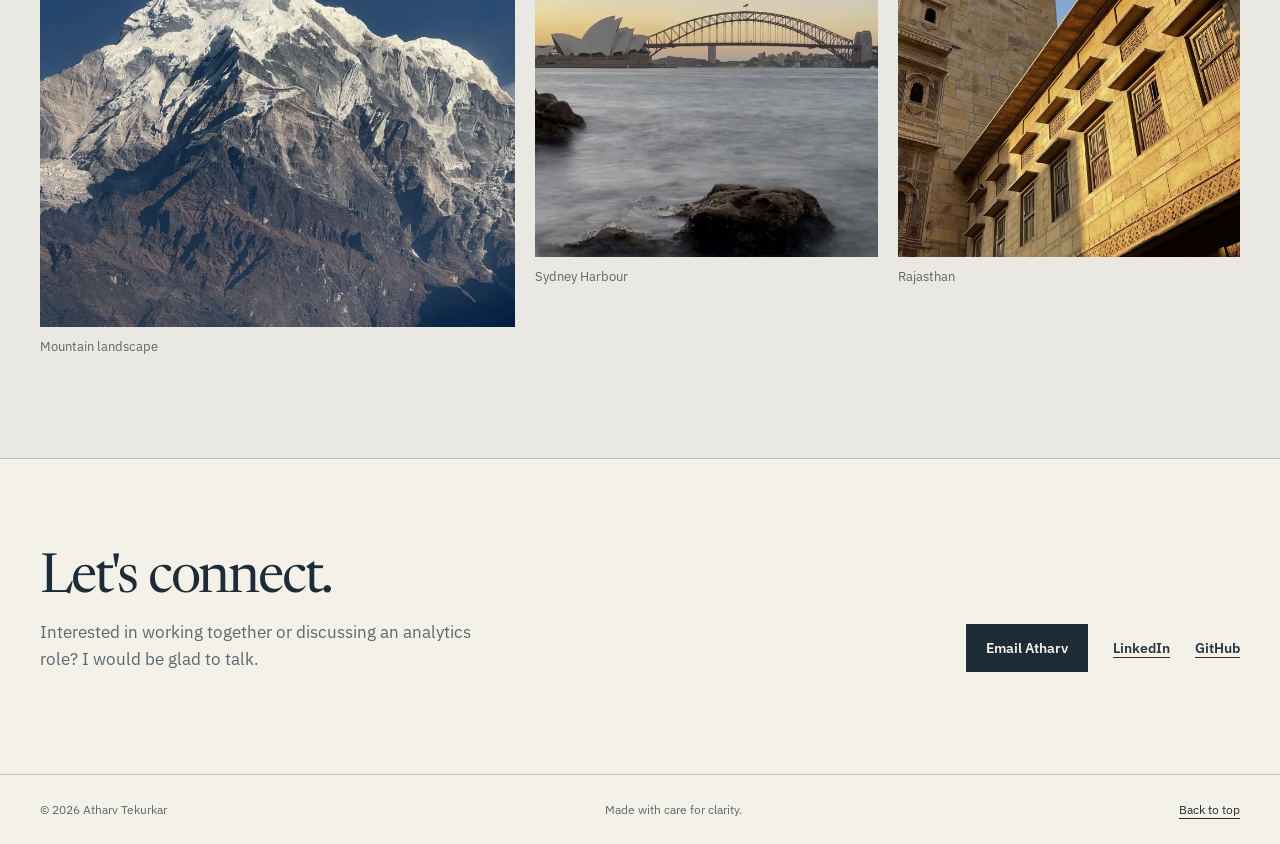
==== commit 2f0c82d5: "chore: add agent skills, rules, and graphify output files" ====
--- a/index.html
+++ b/index.html
@@ -54,6 +54,23 @@
             <a class="button button-primary" href="#work">Explore work</a>
             <a class="text-link" href="#contact">Get in touch</a>
           </div>
+          <div class="hero-proof" aria-label="Selected systems and research">
+            <span class="proof-label">Selected systems &amp; research</span>
+            <div class="proof-items">
+              <a class="proof-item" href="#terminus-title">
+                <strong>Terminus</strong>
+                <span>Portfolio intelligence &amp; risk auditor</span>
+              </a>
+              <a class="proof-item" href="#sec-title">
+                <strong>SEC Risk Shift</strong>
+                <span>10-K NLP &amp; embedding drift pipeline</span>
+              </a>
+              <a class="proof-item" href="#experience">
+                <strong>LIMRA</strong>
+                <span>Production industry data pipelines</span>
+              </a>
+            </div>
+          </div>
         </div>
         <figure class="hero-portrait">
           <img src="assets/images/atharv-portrait.webp" width="800" height="1200" alt="Portrait of Atharv Tekurkar" fetchpriority="high">
@@ -81,7 +98,13 @@
             <span class="image-caption">Terminus interface in demo mode</span>
           </div>
           <div class="case-content">
-            <div class="case-heading-line"><p class="case-type">Financial intelligence platform</p><span class="case-year">2026 - ongoing</span></div>
+            <div class="case-heading-line">
+              <div class="case-meta">
+                <p class="case-type">Financial intelligence platform</p>
+                <span class="case-badge">Interactive demo</span>
+              </div>
+              <span class="case-year">2026 &ndash; ongoing</span>
+            </div>
             <h3 id="terminus-title">Terminus</h3>
             <p class="case-lead">A full-stack environment for investigating portfolio exposure, market information, and risk in one place.</p>
             <p>Built with React and FastAPI, Terminus combines live-data integrations with portfolio analytics, risk tooling, and automated tests. The interface connects a question about a position to the underlying market context and portfolio view.</p>
@@ -95,7 +118,13 @@
 
         <article class="case-study case-sec" aria-labelledby="sec-title">
           <div class="case-content">
-            <div class="case-heading-line"><p class="case-type">Financial NLP and research tools</p><span class="case-year">2026</span></div>
+            <div class="case-heading-line">
+              <div class="case-meta">
+                <p class="case-type">Financial NLP and research tools</p>
+                <span class="case-badge">Open method &amp; pipeline</span>
+              </div>
+              <span class="case-year">2026</span>
+            </div>
             <h3 id="sec-title">SEC Risk Shift Tracker</h3>
             <p class="case-lead">What changed in a company's risk narrative between filings?</p>
             <p>This pipeline reads SEC 10-K disclosures, compares year-over-year language with FinBERT embeddings, and makes source passages retrievable for cited questions. The public repository includes processing modules and derived metrics.</p>
@@ -135,7 +164,13 @@
 
         <article class="case-study case-bank" aria-labelledby="bank-title">
           <div class="bank-summary">
-            <div class="case-heading-line"><p class="case-type">Machine learning research</p><span class="case-year">2024</span></div>
+            <div class="case-heading-line">
+              <div class="case-meta">
+                <p class="case-type">Machine learning research</p>
+                <span class="case-badge">Empirical study</span>
+              </div>
+              <span class="case-year">2024</span>
+            </div>
             <h3 id="bank-title">Signals of bank distress</h3>
             <p class="case-lead">An investigation into how market volatility, financial ratios, and macroeconomic conditions relate to bank distress.</p>
             <p>The study compared classification approaches across a documented dataset of 26 public U.S. banks. It explored modified Altman Z-score trends alongside price and economic features. Results are presented as findings from the project, not a deployed risk model.</p>
--- a/styles.css
+++ b/styles.css
@@ -42,6 +42,13 @@
 .button-primary{background:var(--ink);color:var(--paper)}
 .button-primary:hover{background:#35505f}
 .text-link{font-size:14px;font-weight:600}
+.hero-proof{margin-top:36px;padding-top:20px;border-top:1px solid var(--line)}
+.proof-label{display:block;margin-bottom:12px;color:var(--muted);font-size:11px;font-weight:600;letter-spacing:.12em;text-transform:uppercase}
+.proof-items{display:grid;grid-template-columns:repeat(3,1fr);gap:14px}
+.proof-item{display:block;text-decoration:none;padding:12px 14px;background:var(--figure);border:1px solid #d8d9d4;transition:border-color .2s ease,background .2s ease,transform .2s ease}
+.proof-item:hover{border-color:var(--ink);background:#e7e5de;transform:translateY(-1px)}
+.proof-item strong{display:block;color:var(--ink);font-size:14px;font-weight:600;margin-bottom:3px}
+.proof-item span{display:block;color:var(--muted);font-size:12px;line-height:1.4}
 .hero-portrait{position:relative;width:100%;max-width:420px;justify-self:end;margin:0;padding:12px 12px 36px;border:1px solid var(--line)}
 .hero-portrait::after{content:"";position:absolute;right:-15px;bottom:18px;width:60%;height:1px;background:var(--accent)}
 .hero-portrait img{width:100%;height:clamp(410px,40vw,530px);object-fit:cover;object-position:50% 34%;filter:saturate(.8)}
@@ -65,7 +72,9 @@
 .image-caption{display:block;margin-top:11px;color:#c8d0d0;font-size:12px}
 .case-content{min-width:0}
 .case-heading-line{display:flex;align-items:start;justify-content:space-between;gap:20px;margin-bottom:20px}
+.case-meta{display:flex;align-items:baseline;gap:12px;flex-wrap:wrap}
 .case-type,.case-year{margin:0;color:var(--muted);font-size:12px;font-weight:600;letter-spacing:.09em;text-transform:uppercase}
+.case-badge{display:inline-flex;align-items:center;padding:2px 7px;font-size:11px;font-weight:600;letter-spacing:.06em;text-transform:uppercase;color:var(--accent);border:1px solid var(--line);background:var(--figure)}
 .case-year{white-space:nowrap;text-align:right}
 .case-study h3{margin-bottom:16px;font-size:clamp(36px,3.3vw,51px);line-height:1.03;letter-spacing:-.034em}
 .case-lead{color:var(--ink);font-family:Newsreader,Georgia,serif;font-size:clamp(23px,2.2vw,30px);line-height:1.22;letter-spacing:-.012em}
@@ -137,6 +146,75 @@
   @keyframes hero-enter{from{opacity:0;transform:translateY(18px)}to{opacity:1;transform:translateY(0)}}
 }
 @media (prefers-reduced-motion:reduce){html{scroll-behavior:auto}*,*::before,*::after{transition-duration:0s!important;animation-duration:0s!important}}
-@media (max-width:1050px){.hero{grid-template-columns:1fr .77fr;gap:36px}.hero h1{font-size:clamp(51px,5.8vw,70px)}.case-featured{gap:30px}.experience-inner{gap:55px}.role{grid-template-columns:1fr;gap:12px}}
-@media (max-width:760px){.shell{width:min(100% - 38px,600px)}.header-inner{height:66px}.desktop-nav{display:none}.mobile-nav{display:block;position:relative;z-index:10}.mobile-nav summary{list-style:none;cursor:pointer;padding:10px 0 10px 15px;font-size:14px;font-weight:600}.mobile-nav summary::-webkit-details-marker{display:none}.mobile-nav nav{position:absolute;right:0;top:46px;display:grid;min-width:190px;padding:11px 18px;background:var(--paper);border:1px solid var(--line);box-shadow:0 12px 22px #1d2c361a}.mobile-nav nav a{padding:9px 0;text-decoration:none;font-size:15px}.hero{display:flex;flex-direction:column;align-items:stretch;min-height:auto;max-height:none;padding-block:59px 54px;gap:46px}.hero h1{max-width:600px;font-size:clamp(53px,10vw,73px)}.hero-intro{font-size:18px}.hero-portrait{max-width:460px;margin-left:0;align-self:flex-start}.hero-portrait img{height:420px}.intro-band-inner{grid-template-columns:1fr 1fr;gap:21px;padding-block:25px}.intro-band-inner p:last-child{grid-column:1/-1}.section{padding-block:80px}.section-heading{margin-bottom:40px}.case-featured,.case-sec,.case-bank,.experience-inner,.about-section{grid-template-columns:1fr;gap:28px}.case-featured{padding-block:25px 62px}.case-sec{padding-block:43px 57px}.case-bank{padding-block:43px 15px}.experience-intro p{max-width:520px}.role{grid-template-columns:minmax(160px,.65fr) minmax(0,1.35fr);gap:20px}.photo-heading{display:block}.photo-heading p{margin-top:12px}.photo-grid{grid-template-columns:1fr 1fr;gap:18px}.photo-tall{grid-column:1/-1}.photo img{height:300px}.photo-tall img{height:400px}.contact-inner{display:block}.contact-links{margin-top:25px}.footer-inner{flex-wrap:wrap}}
-@media (max-width:520px){.shell{width:min(100% - 32px,460px)}.wordmark{font-size:14px}.wordmark-symbol{font-size:18px}.hero h1{font-size:clamp(48px,11.4vw,61px)}.hero-portrait img{height:350px}.intro-band-inner{grid-template-columns:1fr}.intro-band-inner p:last-child{grid-column:auto}.case-heading-line{gap:10px}.case-year{max-width:120px}.case-note{grid-template-columns:1fr;gap:4px}.research-figure{padding:18px 15px}.figure-topline{font-size:10px}.research-figure h4{font-size:28px}.bank-method>div{grid-template-columns:1fr;gap:6px}.role{grid-template-columns:1fr;gap:10px}.photo-grid{grid-template-columns:1fr}.photo-tall{grid-column:auto}.photo img,.photo-tall img{height:355px}.contact-links{gap:19px}.footer-inner{display:grid;grid-template-columns:1fr auto}.footer-inner span:nth-child(2){display:none}}
+@media (max-width:1050px){
+  .hero{grid-template-columns:1fr .77fr;gap:36px}
+  .hero h1{font-size:clamp(51px,5.8vw,70px)}
+  .proof-items{grid-template-columns:1fr;gap:10px}
+  .case-featured{gap:30px}
+  .experience-inner{gap:55px}
+  .role{grid-template-columns:1fr;gap:12px}
+}
+@media (max-width:760px){
+  .shell{width:min(100% - 38px,600px)}
+  .header-inner{height:66px}
+  .desktop-nav{display:none}
+  .mobile-nav{display:block}
+  .mobile-nav summary{list-style:none;cursor:pointer;padding:10px 0 10px 15px;font-size:14px;font-weight:600;color:var(--ink);user-select:none}
+  .mobile-nav summary::-webkit-details-marker{display:none}
+  .mobile-nav[open] summary{color:var(--accent)}
+  .mobile-nav nav{position:fixed;top:66px;left:0;right:0;background:var(--paper);border-bottom:1px solid var(--ink);box-shadow:0 16px 28px rgba(29,44,54,0.12);padding:10px 24px 18px;display:grid;gap:2px;z-index:40}
+  .mobile-nav nav a{display:flex;align-items:center;min-height:44px;padding:8px 0;border-bottom:1px solid var(--line);text-decoration:none;font-size:15px;font-weight:500;color:var(--ink)}
+  .mobile-nav nav a:last-child{border-bottom:none}
+  .mobile-nav nav a:hover,.mobile-nav nav a[aria-current="location"]{color:var(--accent)}
+  .hero{display:flex;flex-direction:column;align-items:stretch;min-height:auto;max-height:none;padding-block:42px 48px;gap:36px}
+  .hero h1{max-width:600px;font-size:clamp(53px,10vw,73px)}
+  .hero-intro{font-size:18px}
+  .hero-proof{margin-top:28px;padding-top:18px}
+  .proof-items{grid-template-columns:1fr;gap:10px}
+  .hero-portrait{max-width:360px;margin-inline:auto;align-self:center;width:100%}
+  .hero-portrait img{height:340px;object-position:50% 25%}
+  .intro-band-inner{grid-template-columns:1fr 1fr;gap:21px;padding-block:25px}
+  .intro-band-inner p:last-child{grid-column:1/-1}
+  .section{padding-block:80px}
+  .section-heading{margin-bottom:40px}
+  .case-featured,.case-sec,.case-bank,.experience-inner,.about-section{grid-template-columns:1fr;gap:28px}
+  .case-featured{padding-block:25px 62px}
+  .case-sec{padding-block:43px 57px}
+  .case-bank{padding-block:43px 15px}
+  .experience-intro p{max-width:520px}
+  .role{grid-template-columns:minmax(160px,.65fr) minmax(0,1.35fr);gap:20px}
+  .photo-heading{display:block}
+  .photo-heading p{margin-top:12px}
+  .photo-grid{grid-template-columns:1fr 1fr;gap:18px}
+  .photo-tall{grid-column:1/-1}
+  .photo img{height:300px}
+  .photo-tall img{height:400px}
+  .contact-inner{display:block}
+  .contact-links{margin-top:25px}
+  .footer-inner{flex-wrap:wrap}
+}
+@media (max-width:520px){
+  .shell{width:min(100% - 32px,460px)}
+  .wordmark{font-size:14px}
+  .wordmark-symbol{font-size:18px}
+  .hero{padding-block:30px 36px;gap:26px}
+  .hero h1{font-size:clamp(46px,11vw,58px)}
+  .hero-portrait{max-width:280px;align-self:center}
+  .hero-portrait img{height:270px;object-position:50% 20%}
+  .intro-band-inner{grid-template-columns:1fr}
+  .intro-band-inner p:last-child{grid-column:auto}
+  .case-heading-line{gap:10px}
+  .case-year{max-width:120px}
+  .case-note{grid-template-columns:1fr;gap:4px}
+  .research-figure{padding:18px 15px}
+  .figure-topline{font-size:10px}
+  .research-figure h4{font-size:28px}
+  .bank-method>div{grid-template-columns:1fr;gap:6px}
+  .role{grid-template-columns:1fr;gap:10px}
+  .photo-grid{grid-template-columns:1fr}
+  .photo-tall{grid-column:auto}
+  .photo img,.photo-tall img{height:355px}
+  .contact-links{gap:19px}
+  .footer-inner{display:grid;grid-template-columns:1fr auto}
+  .footer-inner span:nth-child(2){display:none}
+}
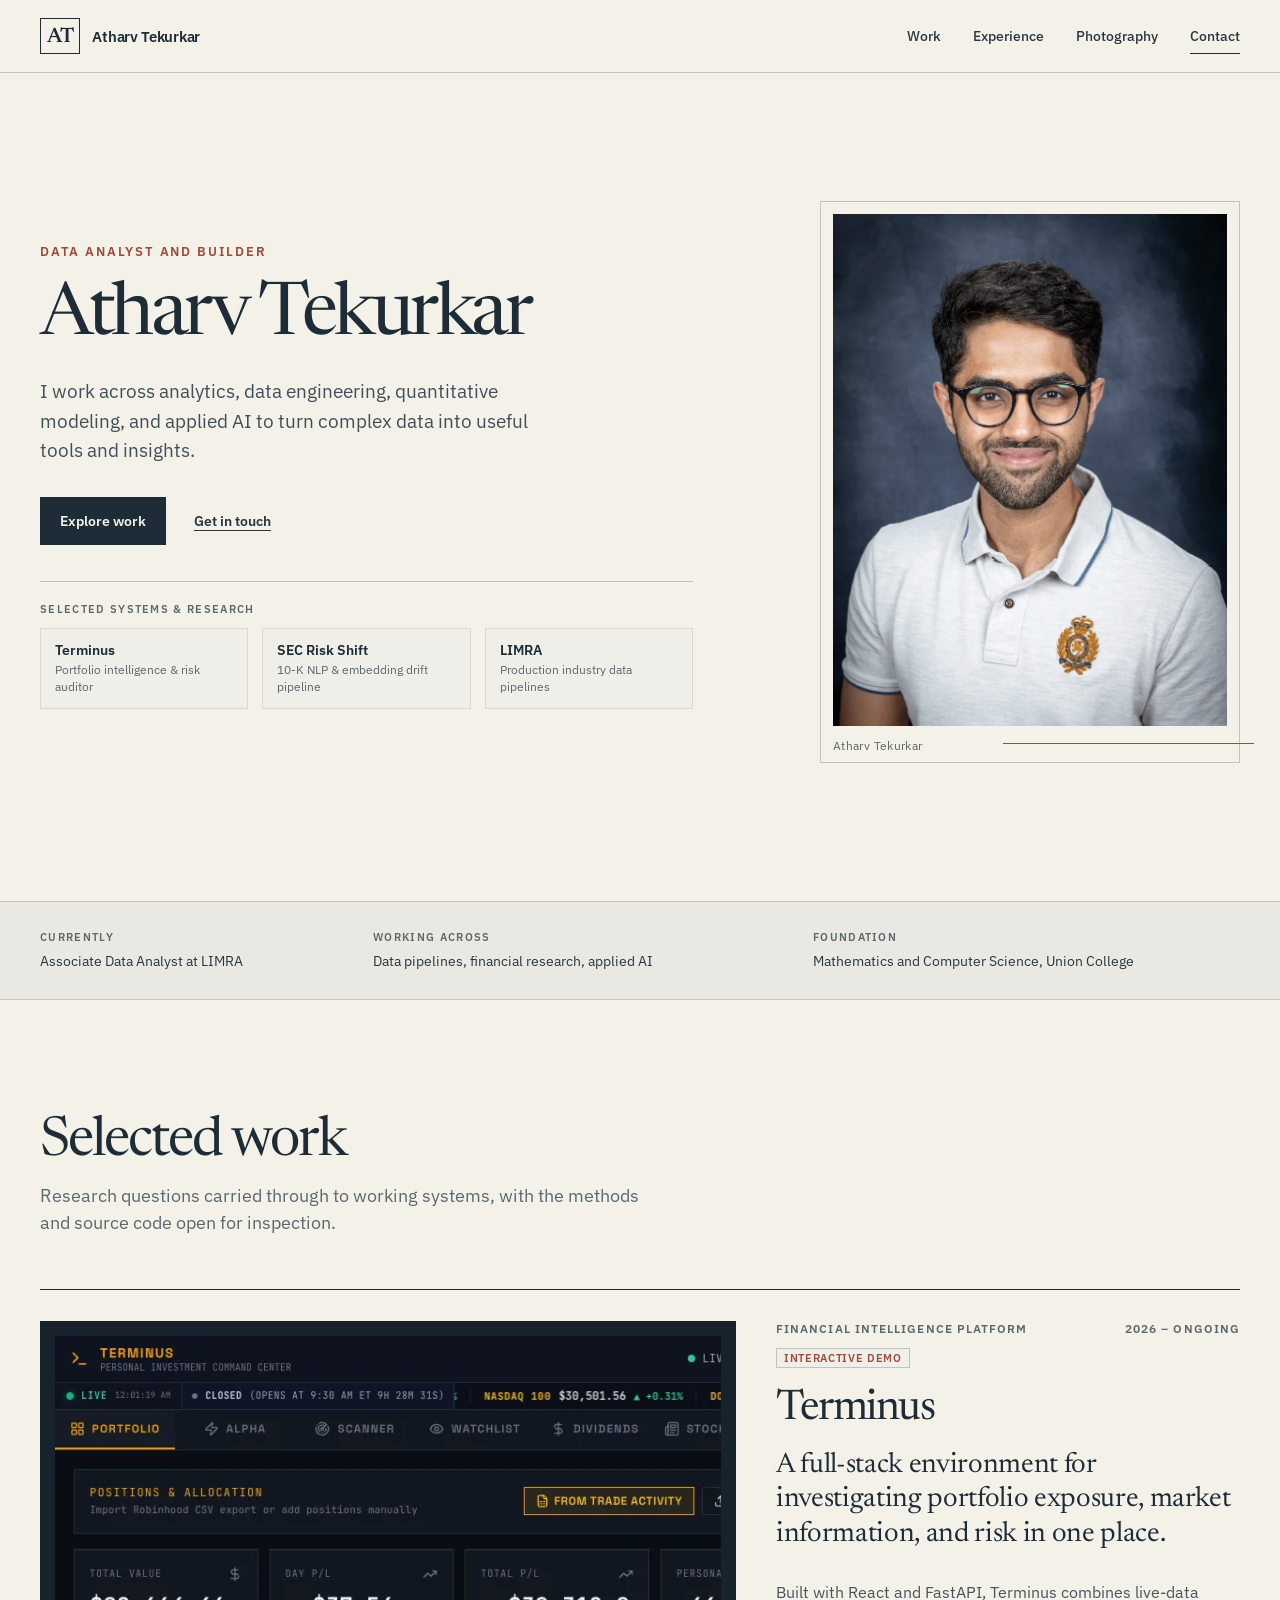
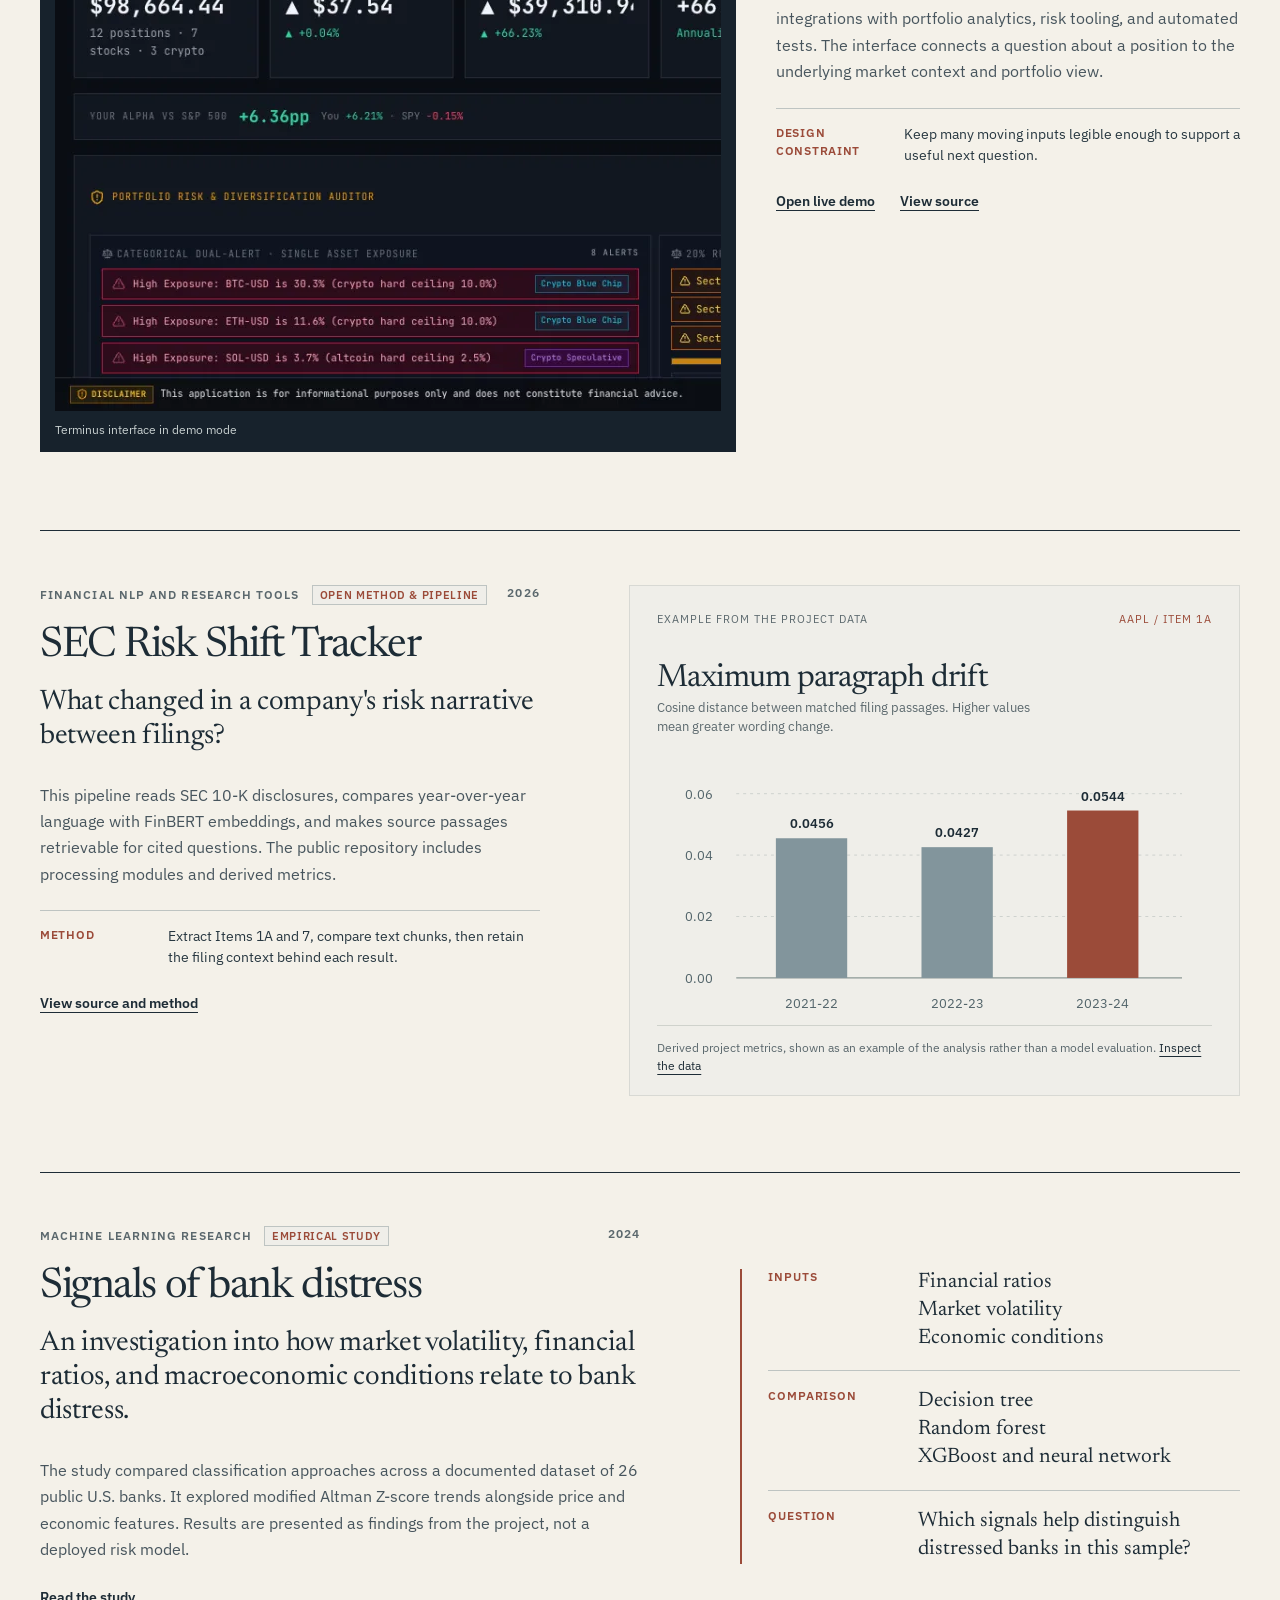
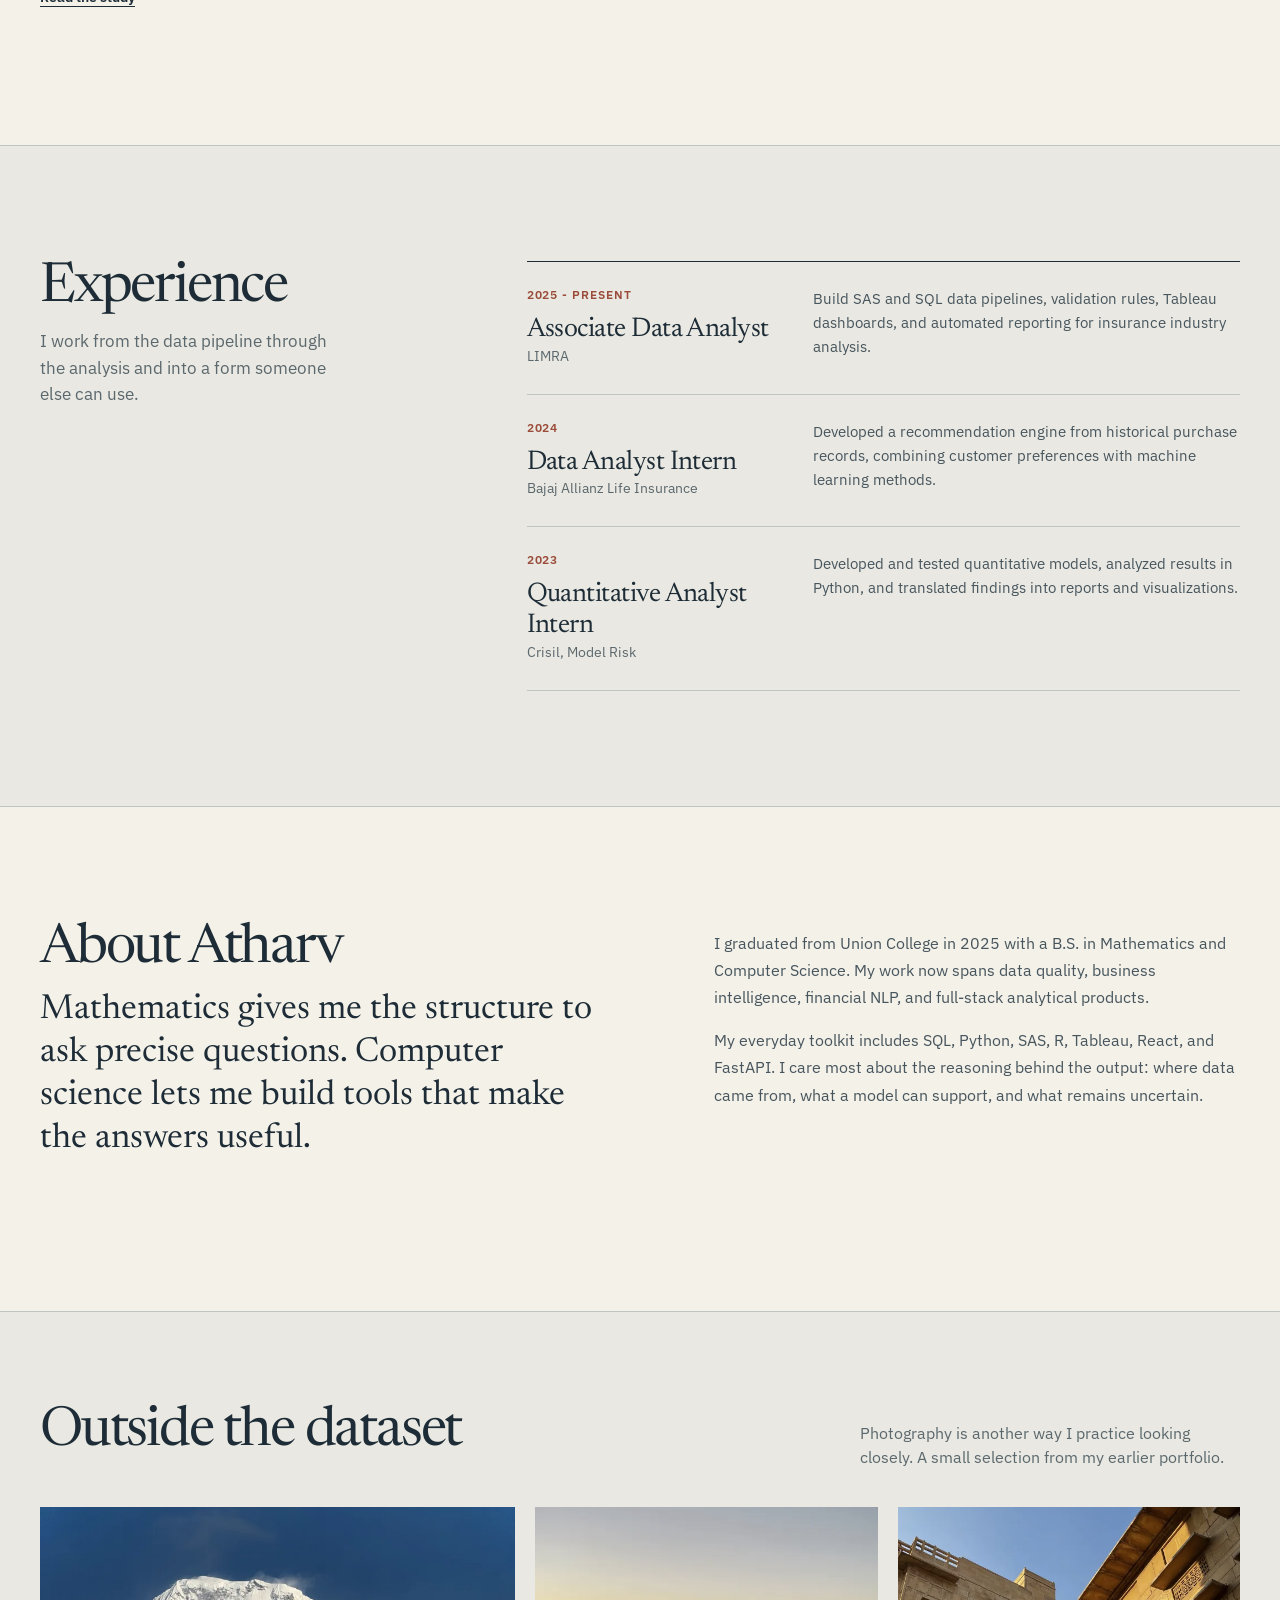
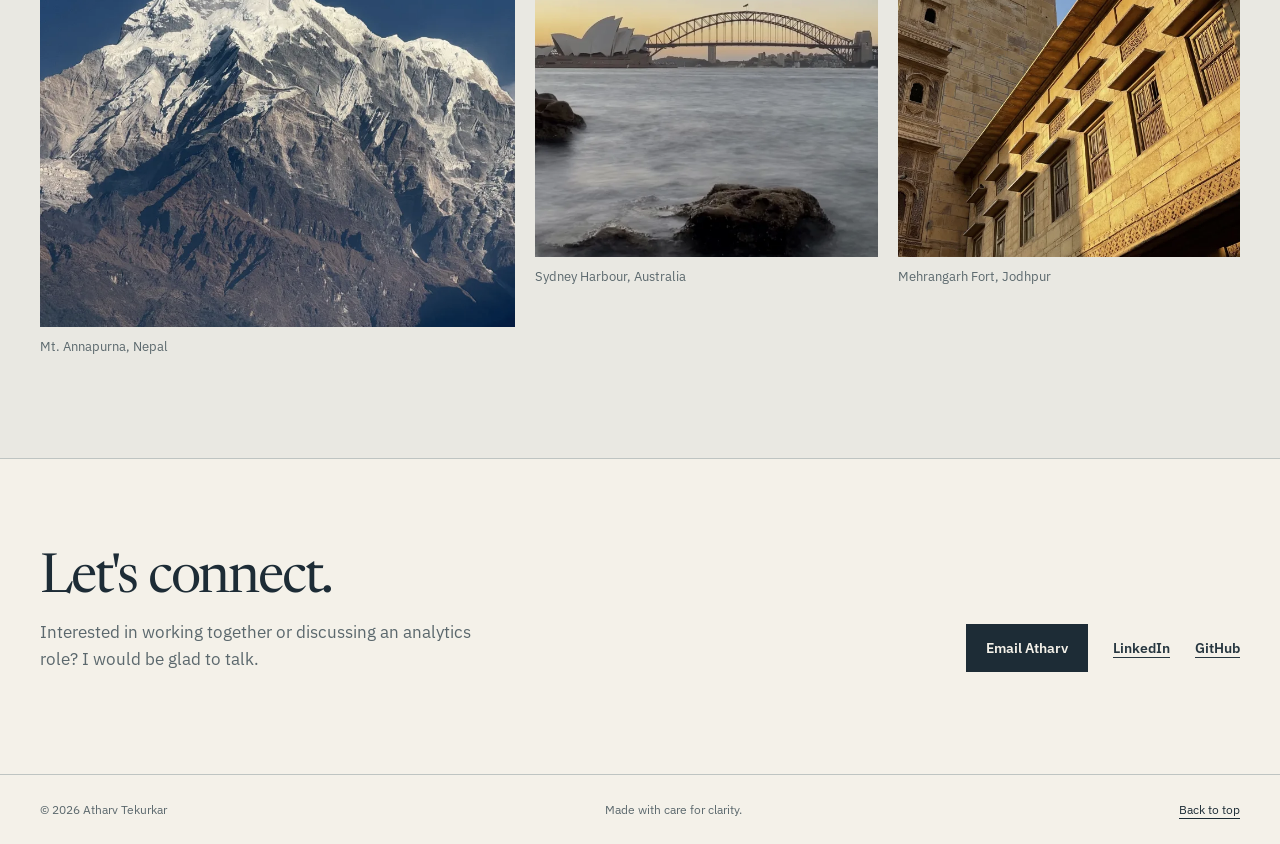
==== commit c5691c67: "refactor: format HTML structure and indentation in index.html" ====
--- a/index.html
+++ b/index.html
@@ -1,224 +1,312 @@
 <!doctype html>
 <html lang="en">
-  <head>
-    <meta charset="utf-8">
-    <meta name="viewport" content="width=device-width, initial-scale=1">
-    <meta name="theme-color" content="#f4f1e9">
-    <meta name="description" content="Atharv Tekurkar works across analytics, data engineering, quantitative modeling, and applied AI. Explore selected projects and experience.">
-    <meta property="og:type" content="website">
-    <meta property="og:title" content="Atharv Tekurkar | Data, research, and engineering">
-    <meta property="og:description" content="Selected work across analytics, data engineering, quantitative modeling, and applied AI.">
-    <meta property="og:url" content="https://tekurkaa.github.io/">
-    <meta name="color-scheme" content="light">
-    <link rel="canonical" href="https://tekurkaa.github.io/">
-    <link rel="icon" type="image/svg+xml" href="assets/favicon.svg">
-    <link rel="preload" href="assets/fonts/newsreader-latin.woff2" as="font" type="font/woff2" crossorigin>
-    <link rel="preload" href="assets/fonts/ibm-plex-sans-latin.woff2" as="font" type="font/woff2" crossorigin>
-    <link rel="stylesheet" href="styles.css">
-    <script src="script.js" defer></script>
-    <title>Atharv Tekurkar | Data, research, and engineering</title>
-    <script type="application/ld+json">
+
+<head>
+  <meta charset="utf-8">
+  <meta name="viewport" content="width=device-width, initial-scale=1">
+  <meta name="theme-color" content="#f4f1e9">
+  <meta name="description"
+    content="Atharv Tekurkar works across analytics, data engineering, quantitative modeling, and applied AI. Explore selected projects and experience.">
+  <meta property="og:type" content="website">
+  <meta property="og:title" content="Atharv Tekurkar | Data, research, and engineering">
+  <meta property="og:description"
+    content="Selected work across analytics, data engineering, quantitative modeling, and applied AI.">
+  <meta property="og:url" content="https://tekurkaa.github.io/">
+  <meta name="color-scheme" content="light">
+  <link rel="canonical" href="https://tekurkaa.github.io/">
+  <link rel="icon" type="image/svg+xml" href="assets/favicon.svg">
+  <link rel="preload" href="assets/fonts/newsreader-latin.woff2" as="font" type="font/woff2" crossorigin>
+  <link rel="preload" href="assets/fonts/ibm-plex-sans-latin.woff2" as="font" type="font/woff2" crossorigin>
+  <link rel="stylesheet" href="styles.css">
+  <script src="script.js" defer></script>
+  <title>Atharv Tekurkar | Data, research, and engineering</title>
+  <script type="application/ld+json">
       {"@context":"https://schema.org","@type":"Person","name":"Atharv Tekurkar","url":"https://tekurkaa.github.io/","sameAs":["https://github.com/tekurkaa","https://www.linkedin.com/in/atharv-tekurkar/"],"jobTitle":"Associate Data Analyst","worksFor":{"@type":"Organization","name":"LIMRA"},"alumniOf":{"@type":"CollegeOrUniversity","name":"Union College"}}
     </script>
-  </head>
-  <body>
-    <a class="skip-link" href="#main">Skip to content</a>
-    <header class="site-header">
-      <div class="header-inner shell">
-        <a class="wordmark" href="#top" aria-label="Atharv Tekurkar, back to top"><span class="wordmark-symbol">AT</span><span>Atharv Tekurkar</span></a>
-        <nav class="desktop-nav" aria-label="Main navigation">
+</head>
+
+<body>
+  <a class="skip-link" href="#main">Skip to content</a>
+  <header class="site-header">
+    <div class="header-inner shell">
+      <a class="wordmark" href="#top" aria-label="Atharv Tekurkar, back to top"><span
+          class="wordmark-symbol">AT</span><span>Atharv Tekurkar</span></a>
+      <nav class="desktop-nav" aria-label="Main navigation">
+        <a href="#work">Work</a>
+        <a href="#experience">Experience</a>
+        <a href="#photography">Photography</a>
+        <a class="nav-contact" href="#contact">Contact</a>
+      </nav>
+      <details class="mobile-nav">
+        <summary>Menu</summary>
+        <nav aria-label="Mobile navigation">
           <a href="#work">Work</a>
           <a href="#experience">Experience</a>
           <a href="#photography">Photography</a>
-          <a class="nav-contact" href="#contact">Contact</a>
+          <a href="#contact">Contact</a>
         </nav>
-        <details class="mobile-nav">
-          <summary>Menu</summary>
-          <nav aria-label="Mobile navigation">
-            <a href="#work">Work</a>
-            <a href="#experience">Experience</a>
-            <a href="#photography">Photography</a>
-            <a href="#contact">Contact</a>
-          </nav>
-        </details>
-      </div>
-    </header>
-
-    <main id="main">
-      <section class="hero shell" id="top" aria-labelledby="hero-title">
-        <div class="hero-copy">
-          <p class="eyebrow">Data analyst and builder</p>
-          <h1 id="hero-title">Atharv Tekurkar</h1>
-          <p class="hero-intro">I work across analytics, data engineering, quantitative modeling, and applied AI to turn complex data into useful tools and insights.</p>
-          <div class="hero-actions">
-            <a class="button button-primary" href="#work">Explore work</a>
-            <a class="text-link" href="#contact">Get in touch</a>
-          </div>
-          <div class="hero-proof" aria-label="Selected systems and research">
-            <span class="proof-label">Selected systems &amp; research</span>
-            <div class="proof-items">
-              <a class="proof-item" href="#terminus-title">
-                <strong>Terminus</strong>
-                <span>Portfolio intelligence &amp; risk auditor</span>
-              </a>
-              <a class="proof-item" href="#sec-title">
-                <strong>SEC Risk Shift</strong>
-                <span>10-K NLP &amp; embedding drift pipeline</span>
-              </a>
-              <a class="proof-item" href="#experience">
-                <strong>LIMRA</strong>
-                <span>Production industry data pipelines</span>
-              </a>
-            </div>
-          </div>
-        </div>
-        <figure class="hero-portrait">
-          <img src="assets/images/atharv-portrait.webp" width="800" height="1200" alt="Portrait of Atharv Tekurkar" fetchpriority="high">
-          <figcaption>Atharv Tekurkar</figcaption>
+      </details>
+    </div>
+  </header>
+
+  <main id="main">
+    <section class="hero shell" id="top" aria-labelledby="hero-title">
+      <div class="hero-copy">
+        <p class="eyebrow">Data analyst and builder</p>
+        <h1 id="hero-title">Atharv Tekurkar</h1>
+        <p class="hero-intro">I work across analytics, data engineering, quantitative modeling, and applied AI to turn
+          complex data into useful tools and insights.</p>
+        <div class="hero-actions">
+          <a class="button button-primary" href="#work">Explore work</a>
+          <a class="text-link" href="#contact">Get in touch</a>
+        </div>
+        <div class="hero-proof" aria-label="Selected systems and research">
+          <span class="proof-label">Selected systems &amp; research</span>
+          <div class="proof-items">
+            <a class="proof-item" href="#terminus-title">
+              <strong>Terminus</strong>
+              <span>Portfolio intelligence &amp; risk auditor</span>
+            </a>
+            <a class="proof-item" href="#sec-title">
+              <strong>SEC Risk Shift</strong>
+              <span>10-K NLP &amp; embedding drift pipeline</span>
+            </a>
+            <a class="proof-item" href="#experience">
+              <strong>LIMRA</strong>
+              <span>Production industry data pipelines</span>
+            </a>
+          </div>
+        </div>
+      </div>
+      <figure class="hero-portrait">
+        <img src="assets/images/atharv-portrait.webp" width="800" height="1200" alt="Portrait of Atharv Tekurkar"
+          fetchpriority="high">
+        <figcaption>Atharv Tekurkar</figcaption>
+      </figure>
+    </section>
+
+    <section class="intro-band" aria-label="Current focus">
+      <div class="shell intro-band-inner">
+        <p><span>Currently</span> Associate Data Analyst at LIMRA</p>
+        <p><span>Working across</span> Data pipelines, financial research, applied AI</p>
+        <p><span>Foundation</span> Mathematics and Computer Science, Union College</p>
+      </div>
+    </section>
+
+    <section class="section shell work-section" id="work" aria-labelledby="work-title">
+      <div class="section-heading">
+        <h2 id="work-title">Selected work</h2>
+        <p>Research questions carried through to working systems, with the methods and source code open for inspection.
+        </p>
+      </div>
+
+      <article class="case-study case-featured" aria-labelledby="terminus-title">
+        <div class="case-visual case-visual-dark">
+          <img src="assets/images/terminus-demo.webp" width="1200" height="675"
+            alt="Terminus demo interface showing portfolio measures, allocation, and risk alerts" loading="lazy">
+          <span class="image-caption">Terminus interface in demo mode</span>
+        </div>
+        <div class="case-content">
+          <div class="case-heading-line">
+            <div class="case-meta">
+              <p class="case-type">Financial intelligence platform</p>
+              <span class="case-badge">Interactive demo</span>
+            </div>
+            <span class="case-year">2026 &ndash; ongoing</span>
+          </div>
+          <h3 id="terminus-title">Terminus</h3>
+          <p class="case-lead">A full-stack environment for investigating portfolio exposure, market information, and
+            risk in one place.</p>
+          <p>Built with React and FastAPI, Terminus combines live-data integrations with portfolio analytics, risk
+            tooling, and automated tests. The interface connects a question about a position to the underlying market
+            context and portfolio view.</p>
+          <div class="case-note"><strong>Design constraint</strong><span>Keep many moving inputs legible enough to
+              support a useful next question.</span></div>
+          <div class="case-links">
+            <a href="https://portfolio-manager-by-atv.vercel.app/" target="_blank" rel="noopener noreferrer">Open live
+              demo<span class="sr-only"> (opens in a new tab)</span></a>
+            <a href="https://github.com/tekurkaa/terminus" target="_blank" rel="noopener noreferrer">View source<span
+                class="sr-only"> (opens in a new tab)</span></a>
+          </div>
+        </div>
+      </article>
+
+      <article class="case-study case-sec" aria-labelledby="sec-title">
+        <div class="case-content">
+          <div class="case-heading-line">
+            <div class="case-meta">
+              <p class="case-type">Financial NLP and research tools</p>
+              <span class="case-badge">Open method &amp; pipeline</span>
+            </div>
+            <span class="case-year">2026</span>
+          </div>
+          <h3 id="sec-title">SEC Risk Shift Tracker</h3>
+          <p class="case-lead">What changed in a company's risk narrative between filings?</p>
+          <p>This pipeline reads SEC 10-K disclosures, compares year-over-year language with FinBERT embeddings, and
+            makes source passages retrievable for cited questions. The public repository includes processing modules and
+            derived metrics.</p>
+          <div class="case-note"><strong>Method</strong><span>Extract Items 1A and 7, compare text chunks, then retain
+              the filing context behind each result.</span></div>
+          <div class="case-links">
+            <a href="https://github.com/tekurkaa/sec-risk-shift-tracker" target="_blank" rel="noopener noreferrer">View
+              source and method<span class="sr-only"> (opens in a new tab)</span></a>
+          </div>
+        </div>
+        <figure class="research-figure">
+          <div class="figure-topline"><span>Example from the project data</span><span>AAPL / Item 1A</span></div>
+          <h4>Maximum paragraph drift</h4>
+          <p class="figure-description">Cosine distance between matched filing passages. Higher values mean greater
+            wording change.</p>
+          <svg viewBox="0 0 560 268" role="img" aria-labelledby="chart-title chart-desc">
+            <title id="chart-title">Maximum paragraph drift in Apple's Item 1A filings</title>
+            <desc id="chart-desc">The project's derived values are 0.0456 for 2021 to 2022, 0.0427 for 2022 to 2023, and
+              0.0544 for 2023 to 2024.</desc>
+            <line class="axis" x1="80" y1="220" x2="530" y2="220"></line>
+            <line class="grid" x1="80" y1="158" x2="530" y2="158"></line>
+            <line class="grid" x1="80" y1="96" x2="530" y2="96"></line>
+            <line class="grid" x1="80" y1="34" x2="530" y2="34"></line>
+            <text class="chart-tick" x="28" y="225">0.00</text>
+            <text class="chart-tick" x="28" y="163">0.02</text>
+            <text class="chart-tick" x="28" y="101">0.04</text>
+            <text class="chart-tick" x="28" y="39">0.06</text>
+            <rect class="chart-bar" x="120" y="79" width="72" height="141"></rect>
+            <rect class="chart-bar" x="267" y="88" width="72" height="132"></rect>
+            <rect class="chart-bar chart-bar-highlight" x="414" y="51" width="72" height="169"></rect>
+            <text class="chart-value" x="156" y="69" text-anchor="middle">0.0456</text>
+            <text class="chart-value" x="303" y="78" text-anchor="middle">0.0427</text>
+            <text class="chart-value" x="450" y="41" text-anchor="middle">0.0544</text>
+            <text class="chart-label" x="156" y="250" text-anchor="middle">2021-22</text>
+            <text class="chart-label" x="303" y="250" text-anchor="middle">2022-23</text>
+            <text class="chart-label" x="450" y="250" text-anchor="middle">2023-24</text>
+          </svg>
+          <figcaption>Derived project metrics, shown as an example of the analysis rather than a model evaluation. <a
+              href="https://github.com/tekurkaa/sec-risk-shift-tracker/tree/main/data/metrics" target="_blank"
+              rel="noopener noreferrer">Inspect the data<span class="sr-only"> (opens in a new tab)</span></a>
+          </figcaption>
         </figure>
-      </section>
-
-      <section class="intro-band" aria-label="Current focus">
-        <div class="shell intro-band-inner">
-          <p><span>Currently</span> Associate Data Analyst at LIMRA</p>
-          <p><span>Working across</span> Data pipelines, financial research, applied AI</p>
-          <p><span>Foundation</span> Mathematics and Computer Science, Union College</p>
-        </div>
-      </section>
-
-      <section class="section shell work-section" id="work" aria-labelledby="work-title">
-        <div class="section-heading">
-          <h2 id="work-title">Selected work</h2>
-          <p>Research questions carried through to working systems, with the methods and source code open for inspection.</p>
-        </div>
-
-        <article class="case-study case-featured" aria-labelledby="terminus-title">
-          <div class="case-visual case-visual-dark">
-            <img src="assets/images/terminus-demo.webp" width="1200" height="675" alt="Terminus demo interface showing portfolio measures, allocation, and risk alerts" loading="lazy">
-            <span class="image-caption">Terminus interface in demo mode</span>
-          </div>
-          <div class="case-content">
-            <div class="case-heading-line">
-              <div class="case-meta">
-                <p class="case-type">Financial intelligence platform</p>
-                <span class="case-badge">Interactive demo</span>
-              </div>
-              <span class="case-year">2026 &ndash; ongoing</span>
-            </div>
-            <h3 id="terminus-title">Terminus</h3>
-            <p class="case-lead">A full-stack environment for investigating portfolio exposure, market information, and risk in one place.</p>
-            <p>Built with React and FastAPI, Terminus combines live-data integrations with portfolio analytics, risk tooling, and automated tests. The interface connects a question about a position to the underlying market context and portfolio view.</p>
-            <div class="case-note"><strong>Design constraint</strong><span>Keep many moving inputs legible enough to support a useful next question.</span></div>
-            <div class="case-links">
-              <a href="https://portfolio-manager-by-atv.vercel.app/" target="_blank" rel="noopener noreferrer">Open live demo<span class="sr-only"> (opens in a new tab)</span></a>
-              <a href="https://github.com/tekurkaa/terminus" target="_blank" rel="noopener noreferrer">View source<span class="sr-only"> (opens in a new tab)</span></a>
-            </div>
-          </div>
-        </article>
-
-        <article class="case-study case-sec" aria-labelledby="sec-title">
-          <div class="case-content">
-            <div class="case-heading-line">
-              <div class="case-meta">
-                <p class="case-type">Financial NLP and research tools</p>
-                <span class="case-badge">Open method &amp; pipeline</span>
-              </div>
-              <span class="case-year">2026</span>
-            </div>
-            <h3 id="sec-title">SEC Risk Shift Tracker</h3>
-            <p class="case-lead">What changed in a company's risk narrative between filings?</p>
-            <p>This pipeline reads SEC 10-K disclosures, compares year-over-year language with FinBERT embeddings, and makes source passages retrievable for cited questions. The public repository includes processing modules and derived metrics.</p>
-            <div class="case-note"><strong>Method</strong><span>Extract Items 1A and 7, compare text chunks, then retain the filing context behind each result.</span></div>
-            <div class="case-links">
-              <a href="https://github.com/tekurkaa/sec-risk-shift-tracker" target="_blank" rel="noopener noreferrer">View source and method<span class="sr-only"> (opens in a new tab)</span></a>
-            </div>
-          </div>
-          <figure class="research-figure">
-            <div class="figure-topline"><span>Example from the project data</span><span>AAPL / Item 1A</span></div>
-            <h4>Maximum paragraph drift</h4>
-            <p class="figure-description">Cosine distance between matched filing passages. Higher values mean greater wording change.</p>
-            <svg viewBox="0 0 560 268" role="img" aria-labelledby="chart-title chart-desc">
-              <title id="chart-title">Maximum paragraph drift in Apple's Item 1A filings</title>
-              <desc id="chart-desc">The project's derived values are 0.0456 for 2021 to 2022, 0.0427 for 2022 to 2023, and 0.0544 for 2023 to 2024.</desc>
-              <line class="axis" x1="80" y1="220" x2="530" y2="220"></line>
-              <line class="grid" x1="80" y1="158" x2="530" y2="158"></line>
-              <line class="grid" x1="80" y1="96" x2="530" y2="96"></line>
-              <line class="grid" x1="80" y1="34" x2="530" y2="34"></line>
-              <text class="chart-tick" x="28" y="225">0.00</text>
-              <text class="chart-tick" x="28" y="163">0.02</text>
-              <text class="chart-tick" x="28" y="101">0.04</text>
-              <text class="chart-tick" x="28" y="39">0.06</text>
-              <rect class="chart-bar" x="120" y="79" width="72" height="141"></rect>
-              <rect class="chart-bar" x="267" y="88" width="72" height="132"></rect>
-              <rect class="chart-bar chart-bar-highlight" x="414" y="51" width="72" height="169"></rect>
-              <text class="chart-value" x="156" y="69" text-anchor="middle">0.0456</text>
-              <text class="chart-value" x="303" y="78" text-anchor="middle">0.0427</text>
-              <text class="chart-value" x="450" y="41" text-anchor="middle">0.0544</text>
-              <text class="chart-label" x="156" y="250" text-anchor="middle">2021-22</text>
-              <text class="chart-label" x="303" y="250" text-anchor="middle">2022-23</text>
-              <text class="chart-label" x="450" y="250" text-anchor="middle">2023-24</text>
-            </svg>
-            <figcaption>Derived project metrics, shown as an example of the analysis rather than a model evaluation. <a href="https://github.com/tekurkaa/sec-risk-shift-tracker/tree/main/data/metrics" target="_blank" rel="noopener noreferrer">Inspect the data<span class="sr-only"> (opens in a new tab)</span></a></figcaption>
+      </article>
+
+      <article class="case-study case-bank" aria-labelledby="bank-title">
+        <div class="bank-summary">
+          <div class="case-heading-line">
+            <div class="case-meta">
+              <p class="case-type">Machine learning research</p>
+              <span class="case-badge">Empirical study</span>
+            </div>
+            <span class="case-year">2024</span>
+          </div>
+          <h3 id="bank-title">Signals of bank distress</h3>
+          <p class="case-lead">An investigation into how market volatility, financial ratios, and macroeconomic
+            conditions relate to bank distress.</p>
+          <p>The study compared classification approaches across a documented dataset of 26 public U.S. banks. It
+            explored modified Altman Z-score trends alongside price and economic features. Results are presented as
+            findings from the project, not a deployed risk model.</p>
+          <div class="case-links"><a
+              href="https://github.com/tekurkaa/Predicting-Bank-Failure-Using-Machine-Learning-Analyzing-Altman-Z-Score-and-Stock-Price-Volatility"
+              target="_blank" rel="noopener noreferrer">Read the study<span class="sr-only"> (opens in a new
+                tab)</span></a></div>
+        </div>
+        <div class="bank-method" aria-label="Study approach">
+          <div><span>Inputs</span><strong>Financial ratios<br>Market volatility<br>Economic conditions</strong></div>
+          <div><span>Comparison</span><strong>Decision tree<br>Random forest<br>XGBoost and neural network</strong>
+          </div>
+          <div><span>Question</span><strong>Which signals help distinguish distressed banks in this sample?</strong>
+          </div>
+        </div>
+      </article>
+    </section>
+
+    <section class="section experience-section" id="experience" aria-labelledby="experience-title">
+      <div class="shell experience-inner">
+        <div class="experience-intro">
+          <h2 id="experience-title">Experience</h2>
+          <p>I work from the data pipeline through the analysis and into a form someone else can use.</p>
+        </div>
+        <div class="timeline">
+          <article class="role">
+            <div><span class="role-date">2025 - present</span>
+              <h3>Associate Data Analyst</h3>
+              <p class="role-place">LIMRA</p>
+            </div>
+            <p>Build SAS and SQL data pipelines, validation rules, Tableau dashboards, and automated reporting for
+              insurance industry analysis.</p>
+          </article>
+          <article class="role">
+            <div><span class="role-date">2024</span>
+              <h3>Data Analyst Intern</h3>
+              <p class="role-place">Bajaj Allianz Life Insurance</p>
+            </div>
+            <p>Developed a recommendation engine from historical purchase records, combining customer preferences with
+              machine learning methods.</p>
+          </article>
+          <article class="role">
+            <div><span class="role-date">2023</span>
+              <h3>Quantitative Analyst Intern</h3>
+              <p class="role-place">Crisil, Model Risk</p>
+            </div>
+            <p>Developed and tested quantitative models, analyzed results in Python, and translated findings into
+              reports and visualizations.</p>
+          </article>
+        </div>
+      </div>
+    </section>
+
+    <section class="section shell about-section" id="about" aria-labelledby="about-title">
+      <div class="about-heading">
+        <h2 id="about-title">About Atharv</h2>
+        <p>Mathematics gives me the structure to ask precise questions. Computer science lets me build tools that make
+          the answers useful.</p>
+      </div>
+      <div class="about-details">
+        <p>I graduated from Union College in 2025 with a B.S. in Mathematics and Computer Science. My work now spans
+          data quality, business intelligence, financial NLP, and full-stack analytical products.</p>
+        <p>My everyday toolkit includes SQL, Python, SAS, R, Tableau, React, and FastAPI. I care most about the
+          reasoning behind the output: where data came from, what a model can support, and what remains uncertain.</p>
+      </div>
+    </section>
+
+    <section class="section photography-section" id="photography" aria-labelledby="photography-title">
+      <div class="shell">
+        <div class="photo-heading">
+          <h2 id="photography-title">Outside the dataset</h2>
+          <p>Photography is another way I practice looking closely. A small selection from my earlier portfolio.</p>
+        </div>
+        <div class="photo-grid">
+          <figure class="photo photo-tall"><img src="assets/images/mountain.webp" width="825" height="1100"
+              alt="Snow covered mountain beneath a deep blue sky" loading="lazy">
+            <figcaption>Mt. Annapurna, Nepal</figcaption>
           </figure>
-        </article>
-
-        <article class="case-study case-bank" aria-labelledby="bank-title">
-          <div class="bank-summary">
-            <div class="case-heading-line">
-              <div class="case-meta">
-                <p class="case-type">Machine learning research</p>
-                <span class="case-badge">Empirical study</span>
-              </div>
-              <span class="case-year">2024</span>
-            </div>
-            <h3 id="bank-title">Signals of bank distress</h3>
-            <p class="case-lead">An investigation into how market volatility, financial ratios, and macroeconomic conditions relate to bank distress.</p>
-            <p>The study compared classification approaches across a documented dataset of 26 public U.S. banks. It explored modified Altman Z-score trends alongside price and economic features. Results are presented as findings from the project, not a deployed risk model.</p>
-            <div class="case-links"><a href="https://github.com/tekurkaa/Predicting-Bank-Failure-Using-Machine-Learning-Analyzing-Altman-Z-Score-and-Stock-Price-Volatility" target="_blank" rel="noopener noreferrer">Read the study<span class="sr-only"> (opens in a new tab)</span></a></div>
-          </div>
-          <div class="bank-method" aria-label="Study approach">
-            <div><span>Inputs</span><strong>Financial ratios<br>Market volatility<br>Economic conditions</strong></div>
-            <div><span>Comparison</span><strong>Decision tree<br>Random forest<br>XGBoost and neural network</strong></div>
-            <div><span>Question</span><strong>Which signals help distinguish distressed banks in this sample?</strong></div>
-          </div>
-        </article>
-      </section>
-
-      <section class="section experience-section" id="experience" aria-labelledby="experience-title">
-        <div class="shell experience-inner">
-          <div class="experience-intro">
-            <h2 id="experience-title">Experience</h2>
-            <p>I work from the data pipeline through the analysis and into a form someone else can use.</p>
-          </div>
-          <div class="timeline">
-            <article class="role"><div><span class="role-date">2025 - present</span><h3>Associate Data Analyst</h3><p class="role-place">LIMRA</p></div><p>Build SAS and SQL data pipelines, validation rules, Tableau dashboards, and automated reporting for insurance industry analysis.</p></article>
-            <article class="role"><div><span class="role-date">2024</span><h3>Data Analyst Intern</h3><p class="role-place">Bajaj Allianz Life Insurance</p></div><p>Developed a recommendation engine from historical purchase records, combining customer preferences with machine learning methods.</p></article>
-            <article class="role"><div><span class="role-date">2023</span><h3>Quantitative Analyst Intern</h3><p class="role-place">Crisil, Model Risk</p></div><p>Developed and tested quantitative models, analyzed results in Python, and translated findings into reports and visualizations.</p></article>
-          </div>
-        </div>
-      </section>
-
-      <section class="section shell about-section" id="about" aria-labelledby="about-title">
-        <div class="about-heading"><h2 id="about-title">About Atharv</h2><p>Mathematics gives me the structure to ask precise questions. Computer science lets me build tools that make the answers useful.</p></div>
-        <div class="about-details"><p>I graduated from Union College in 2025 with a B.S. in Mathematics and Computer Science. My work now spans data quality, business intelligence, financial NLP, and full-stack analytical products.</p><p>My everyday toolkit includes SQL, Python, SAS, R, Tableau, React, and FastAPI. I care most about the reasoning behind the output: where data came from, what a model can support, and what remains uncertain.</p></div>
-      </section>
-
-      <section class="section photography-section" id="photography" aria-labelledby="photography-title">
-        <div class="shell">
-          <div class="photo-heading"><h2 id="photography-title">Outside the dataset</h2><p>Photography is another way I practice looking closely. A small selection from my earlier portfolio.</p></div>
-          <div class="photo-grid">
-            <figure class="photo photo-tall"><img src="assets/images/mountain.webp" width="825" height="1100" alt="Snow covered mountain beneath a deep blue sky" loading="lazy"><figcaption>Mountain landscape</figcaption></figure>
-            <figure class="photo"><img src="assets/images/opera-house.webp" width="619" height="1100" alt="Sydney Opera House and Harbour Bridge at dusk" loading="lazy"><figcaption>Sydney Harbour</figcaption></figure>
-            <figure class="photo"><img src="assets/images/rajasthan.webp" width="619" height="1100" alt="Sunlit sandstone architecture in Rajasthan" loading="lazy"><figcaption>Rajasthan</figcaption></figure>
-          </div>
-        </div>
-      </section>
-
-      <section class="section contact-section" id="contact" aria-labelledby="contact-title">
-        <div class="shell contact-inner"><div><h2 id="contact-title">Let's connect.</h2><p>Interested in working together or discussing an analytics role? I would be glad to talk.</p></div><div class="contact-links"><a class="button button-primary" href="mailto:atharvtekurkar@gmail.com">Email Atharv</a><a href="https://www.linkedin.com/in/atharv-tekurkar/" target="_blank" rel="noopener noreferrer">LinkedIn<span class="sr-only"> (opens in a new tab)</span></a><a href="https://github.com/tekurkaa" target="_blank" rel="noopener noreferrer">GitHub<span class="sr-only"> (opens in a new tab)</span></a></div></div>
-      </section>
-    </main>
-
-    <footer class="site-footer"><div class="shell footer-inner"><span>© 2026 Atharv Tekurkar</span><span>Made with care for clarity.</span><a href="#top">Back to top</a></div></footer>
-  </body>
-</html>
+          <figure class="photo"><img src="assets/images/opera-house.webp" width="619" height="1100"
+              alt="Sydney Opera House and Harbour Bridge at dusk" loading="lazy">
+            <figcaption>Sydney Harbour, Australia</figcaption>
+          </figure>
+          <figure class="photo"><img src="assets/images/rajasthan.webp" width="619" height="1100"
+              alt="Sunlit sandstone architecture in Rajasthan" loading="lazy">
+            <figcaption>Mehrangarh Fort, Jodhpur</figcaption>
+          </figure>
+        </div>
+      </div>
+    </section>
+
+    <section class="section contact-section" id="contact" aria-labelledby="contact-title">
+      <div class="shell contact-inner">
+        <div>
+          <h2 id="contact-title">Let's connect.</h2>
+          <p>Interested in working together or discussing an analytics role? I would be glad to talk.</p>
+        </div>
+        <div class="contact-links"><a class="button button-primary" href="mailto:atharvtekurkar@gmail.com">Email
+            Atharv</a><a href="https://www.linkedin.com/in/atharv-tekurkar/" target="_blank"
+            rel="noopener noreferrer">LinkedIn<span class="sr-only"> (opens in a new tab)</span></a><a
+            href="https://github.com/tekurkaa" target="_blank" rel="noopener noreferrer">GitHub<span class="sr-only">
+              (opens in a new tab)</span></a></div>
+      </div>
+    </section>
+  </main>
+
+  <footer class="site-footer">
+    <div class="shell footer-inner"><span>© 2026 Atharv Tekurkar</span><span>Made with care for clarity.</span><a
+        href="#top">Back to top</a></div>
+  </footer>
+</body>
+
+</html>
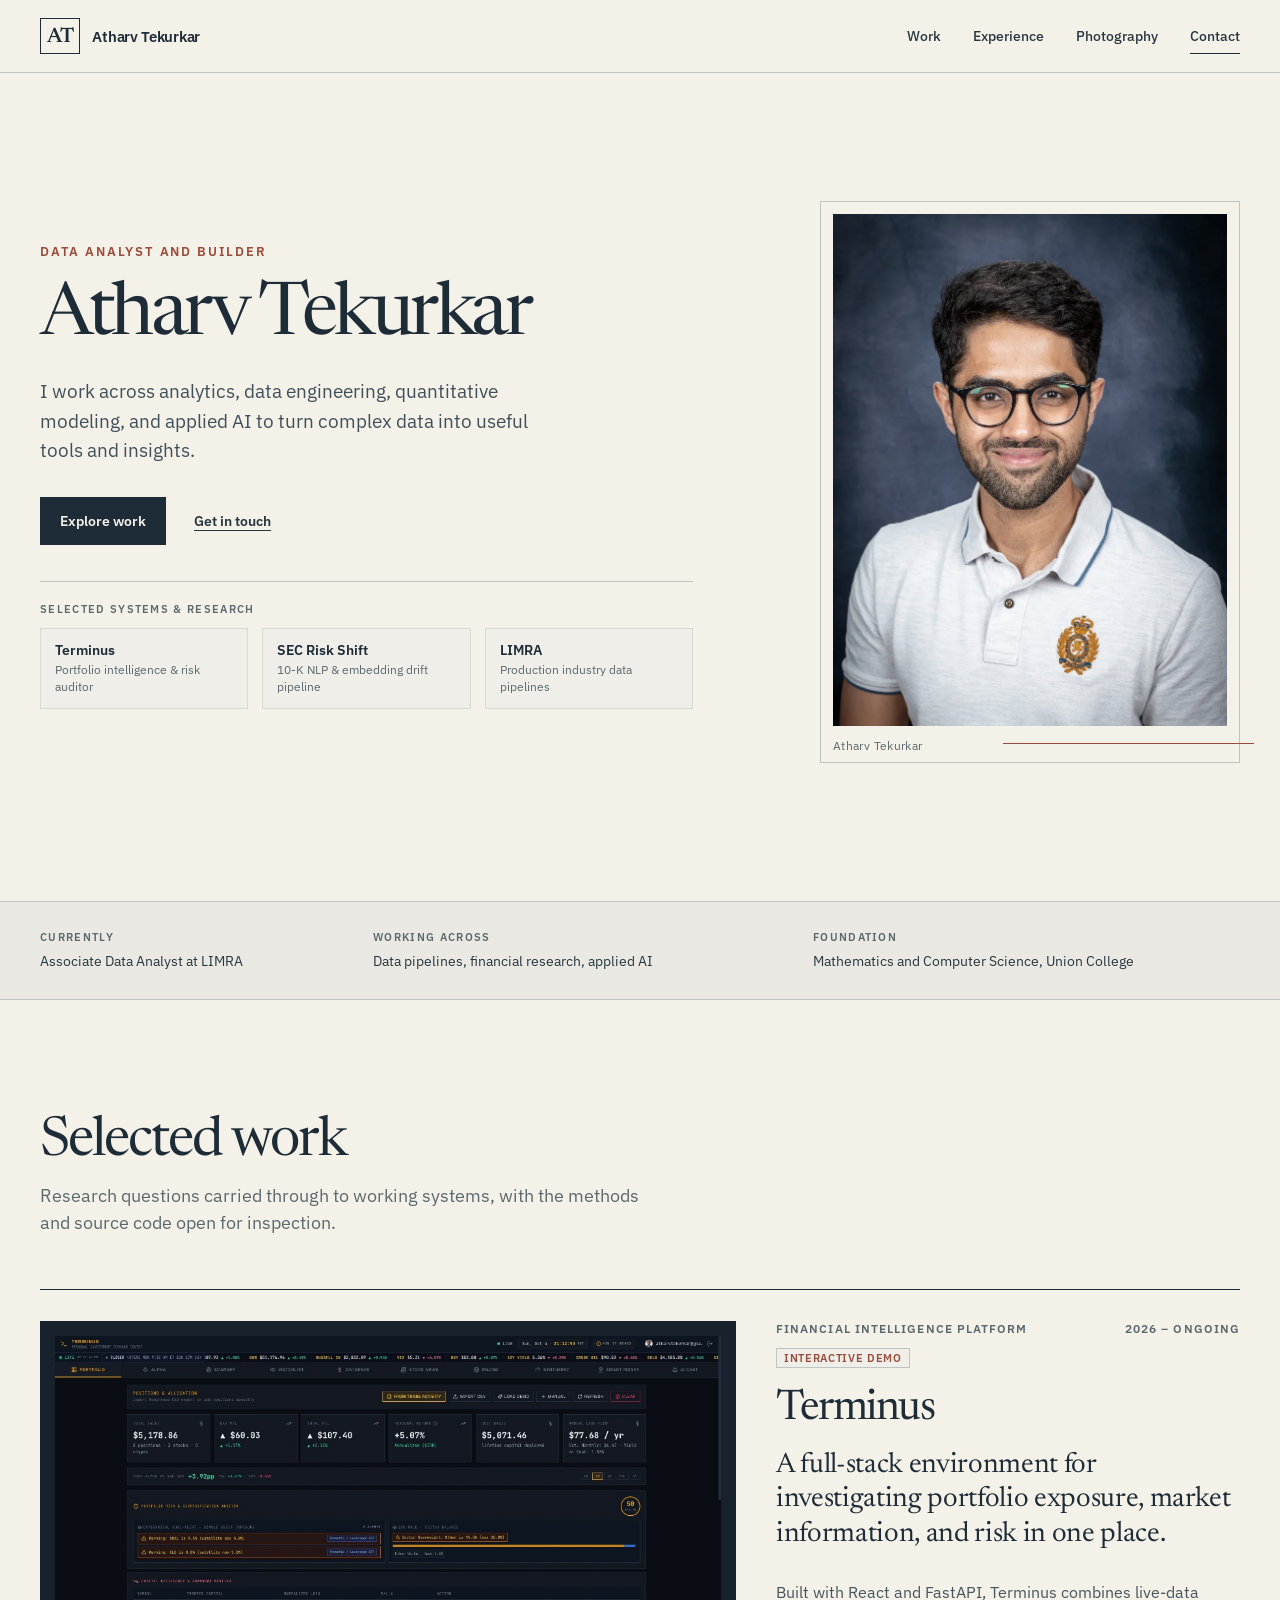
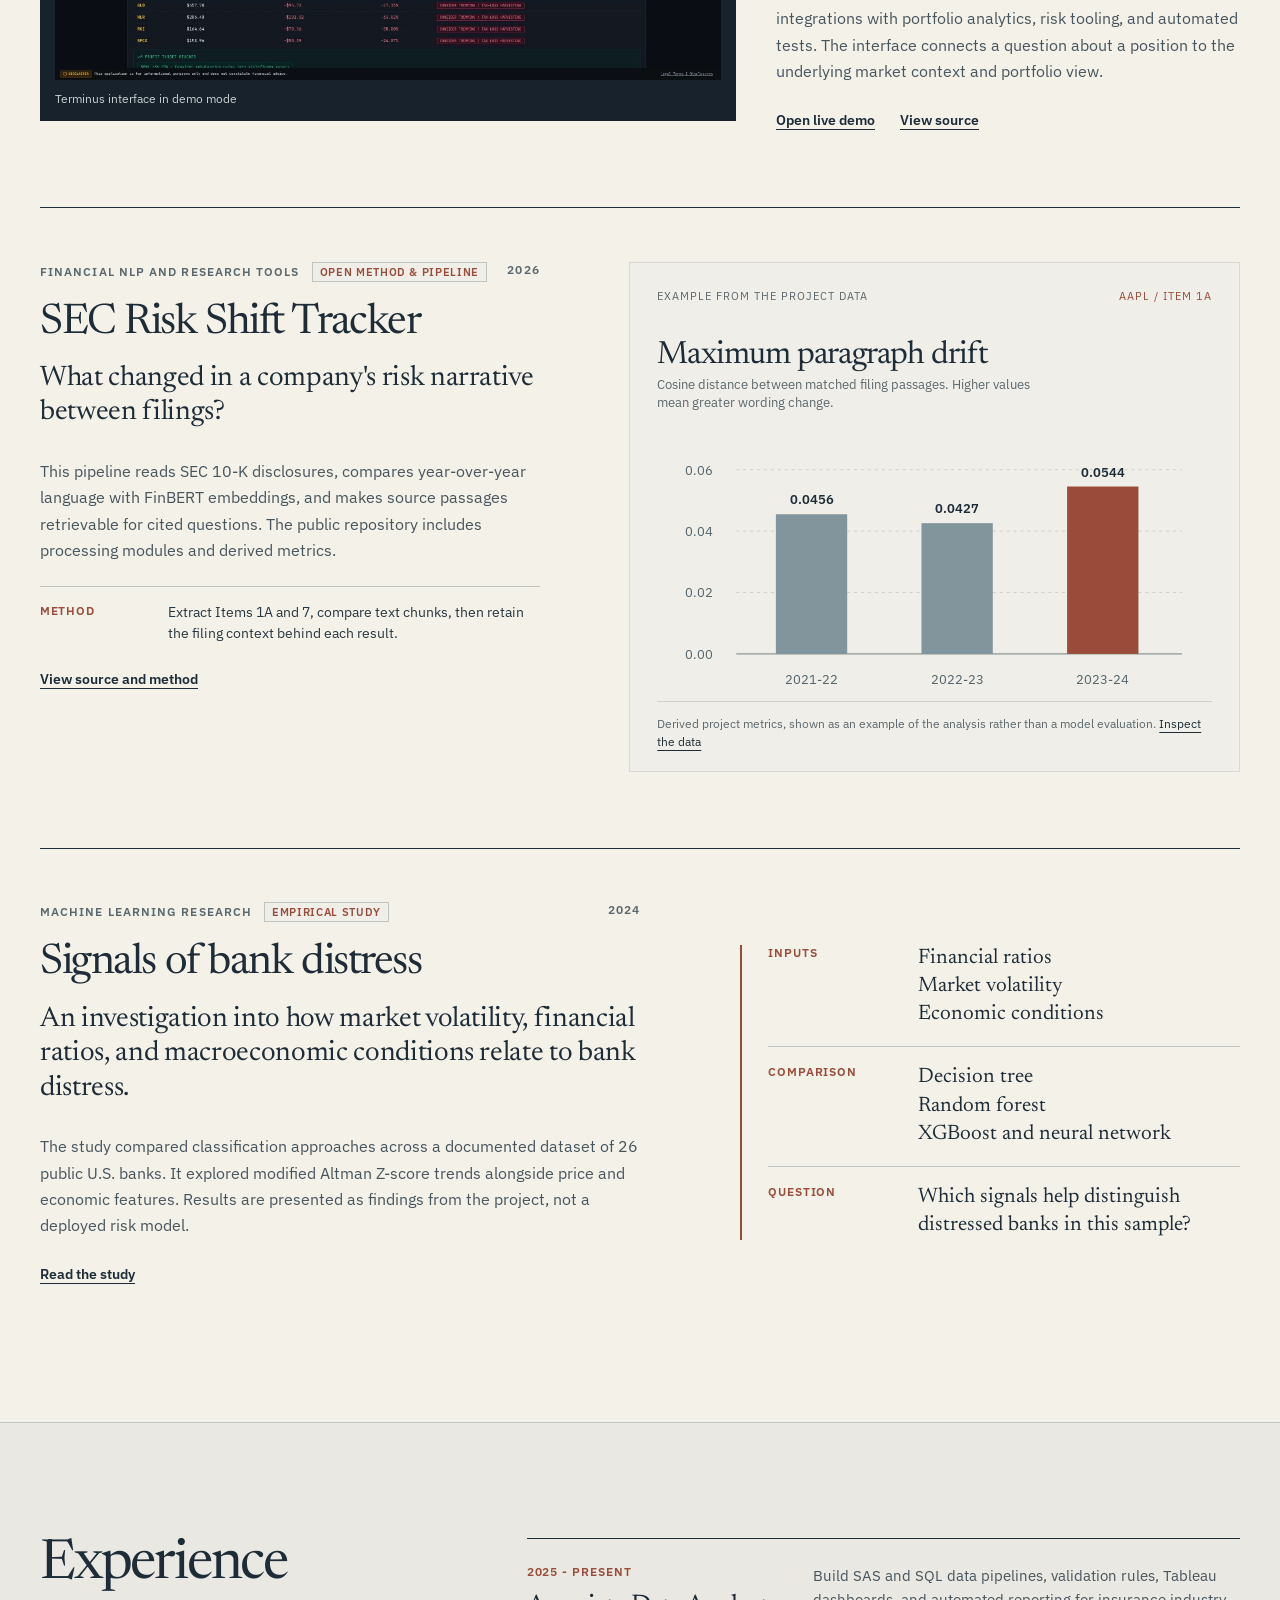
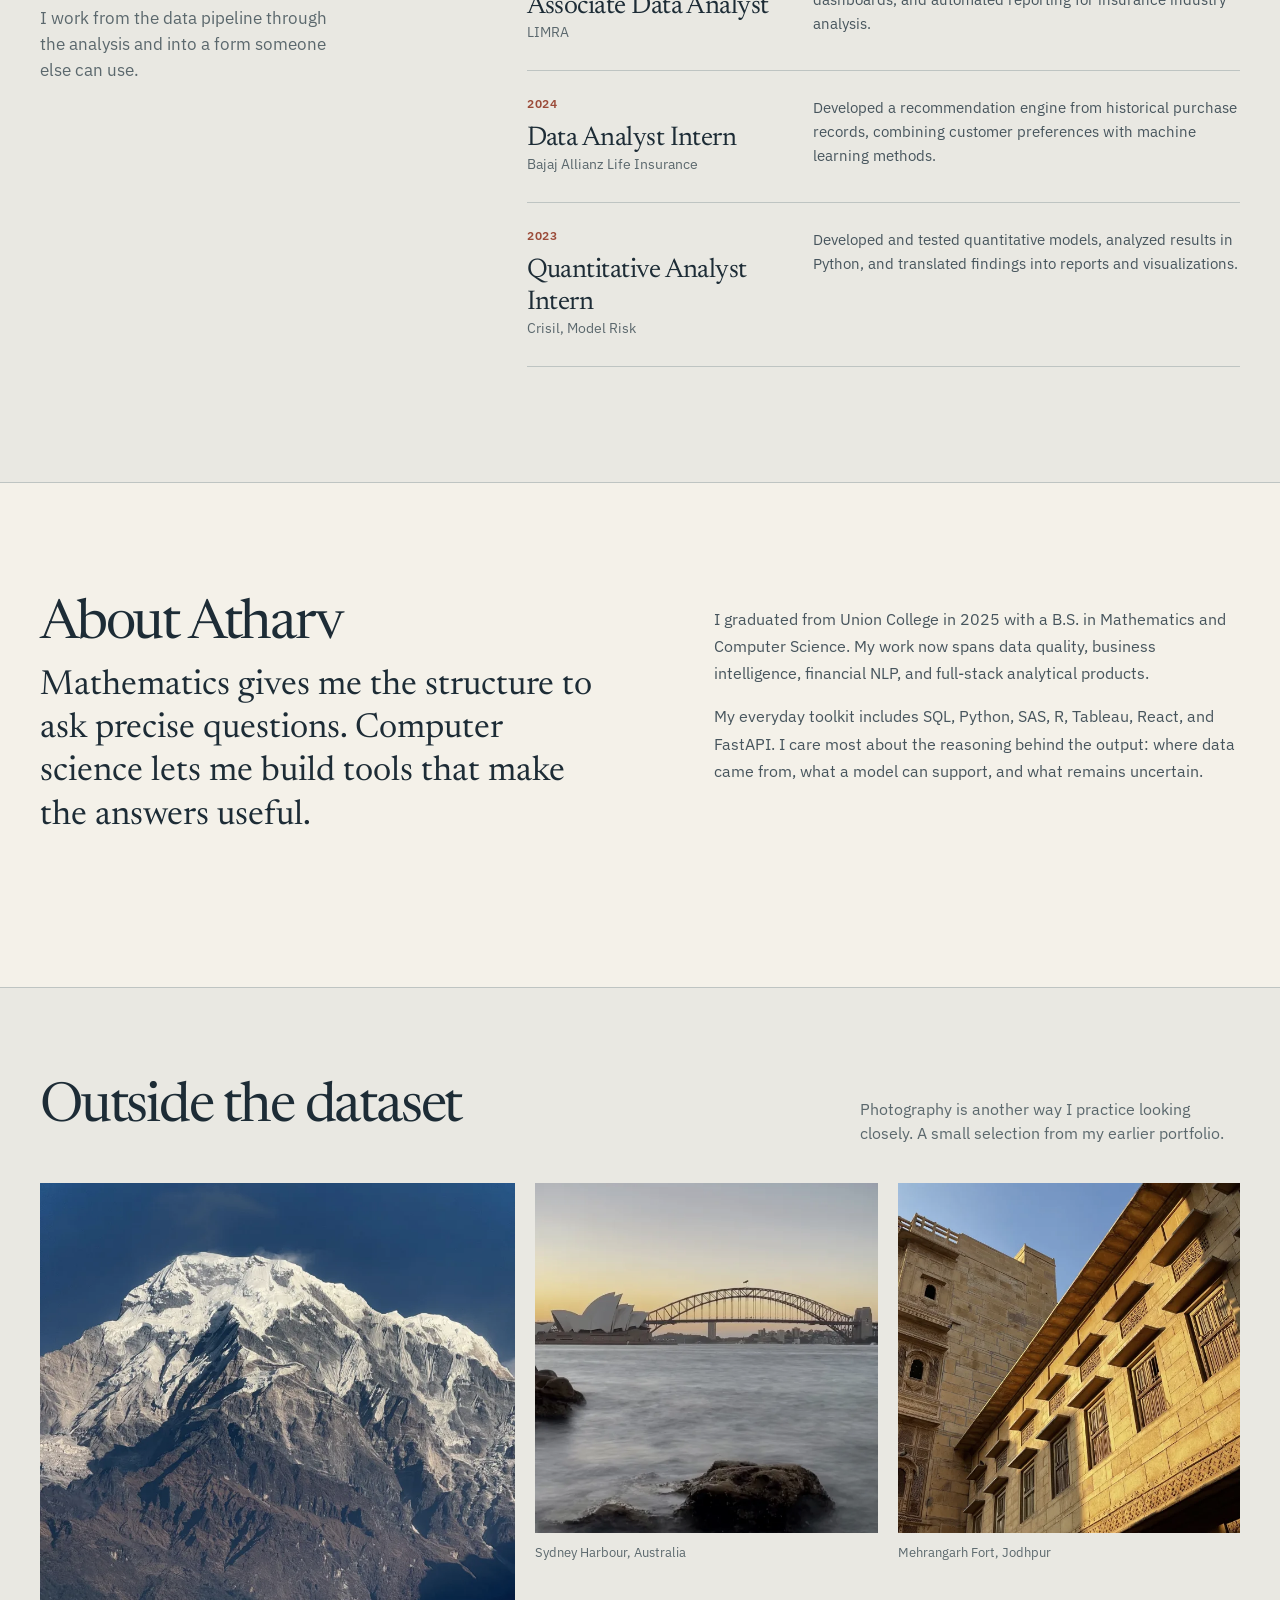
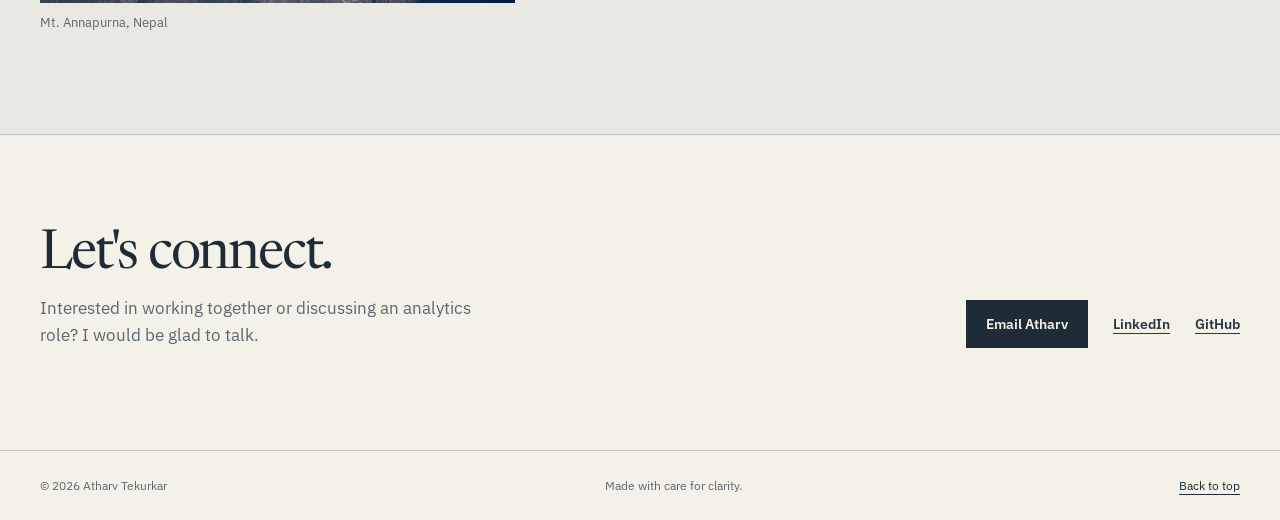
==== commit 0b200133: "refactor: update dimensions and layout for terminus demo image and case study note" ====
--- a/index.html
+++ b/index.html
@@ -102,7 +102,7 @@
 
       <article class="case-study case-featured" aria-labelledby="terminus-title">
         <div class="case-visual case-visual-dark">
-          <img src="assets/images/terminus-demo.webp" width="1200" height="675"
+          <img src="assets/images/terminus-demo.webp" width="1024" height="528"
             alt="Terminus demo interface showing portfolio measures, allocation, and risk alerts" loading="lazy">
           <span class="image-caption">Terminus interface in demo mode</span>
         </div>
@@ -120,8 +120,6 @@
           <p>Built with React and FastAPI, Terminus combines live-data integrations with portfolio analytics, risk
             tooling, and automated tests. The interface connects a question about a position to the underlying market
             context and portfolio view.</p>
-          <div class="case-note"><strong>Design constraint</strong><span>Keep many moving inputs legible enough to
-              support a useful next question.</span></div>
           <div class="case-links">
             <a href="https://portfolio-manager-by-atv.vercel.app/" target="_blank" rel="noopener noreferrer">Open live
               demo<span class="sr-only"> (opens in a new tab)</span></a>
--- a/styles.css
+++ b/styles.css
@@ -65,7 +65,7 @@
 .case-featured{display:grid;grid-template-columns:minmax(0,1.2fr) minmax(0,.8fr);gap:40px;padding-block:31px 78px}
 .case-visual{align-self:start;margin:0;position:relative}
 .case-visual-dark{padding:15px;background:#17222c}
-.case-visual img{width:100%;aspect-ratio:16/9;object-fit:cover;object-position:top left}
+.case-visual img{display:block;width:100%;height:auto}
 .case-visual{overflow:hidden}
 .case-visual img{transition:transform .7s cubic-bezier(.2,.7,.2,1)}
 .case-visual:hover img{transform:scale(1.025)}
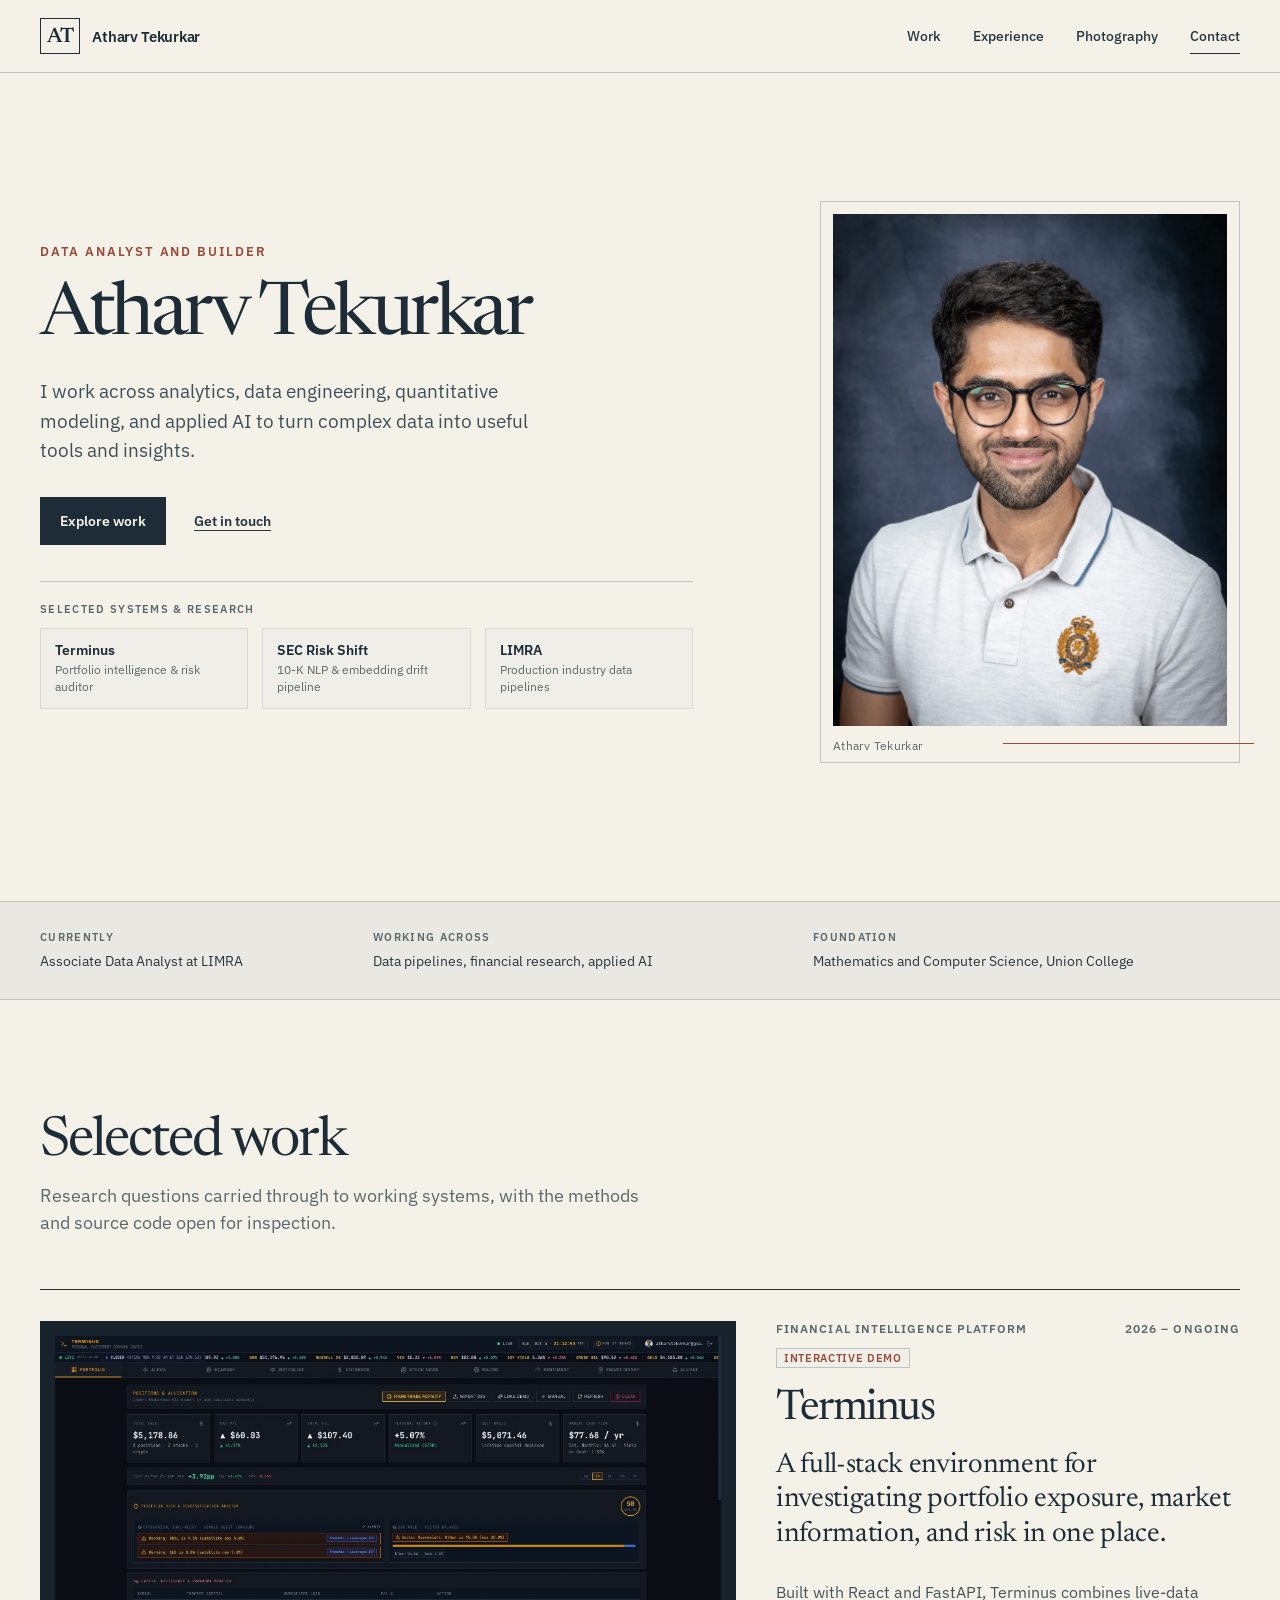
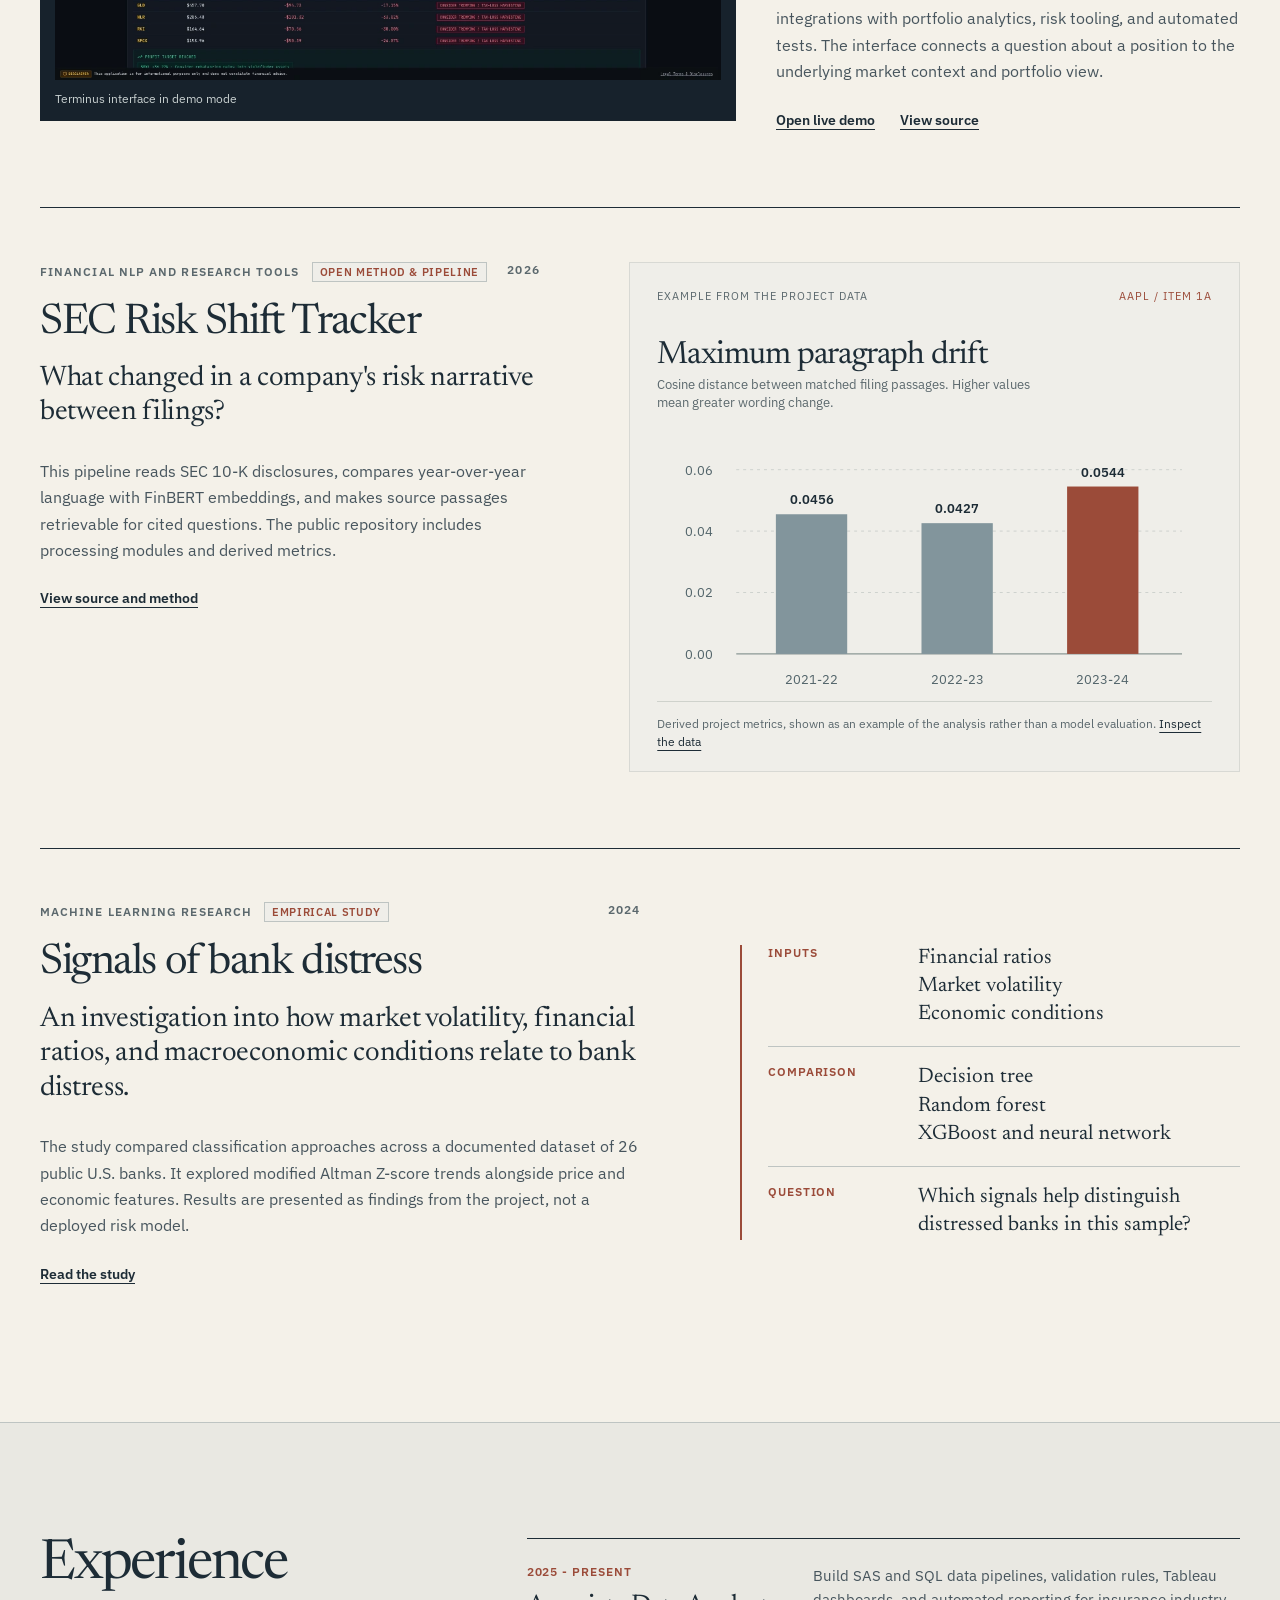
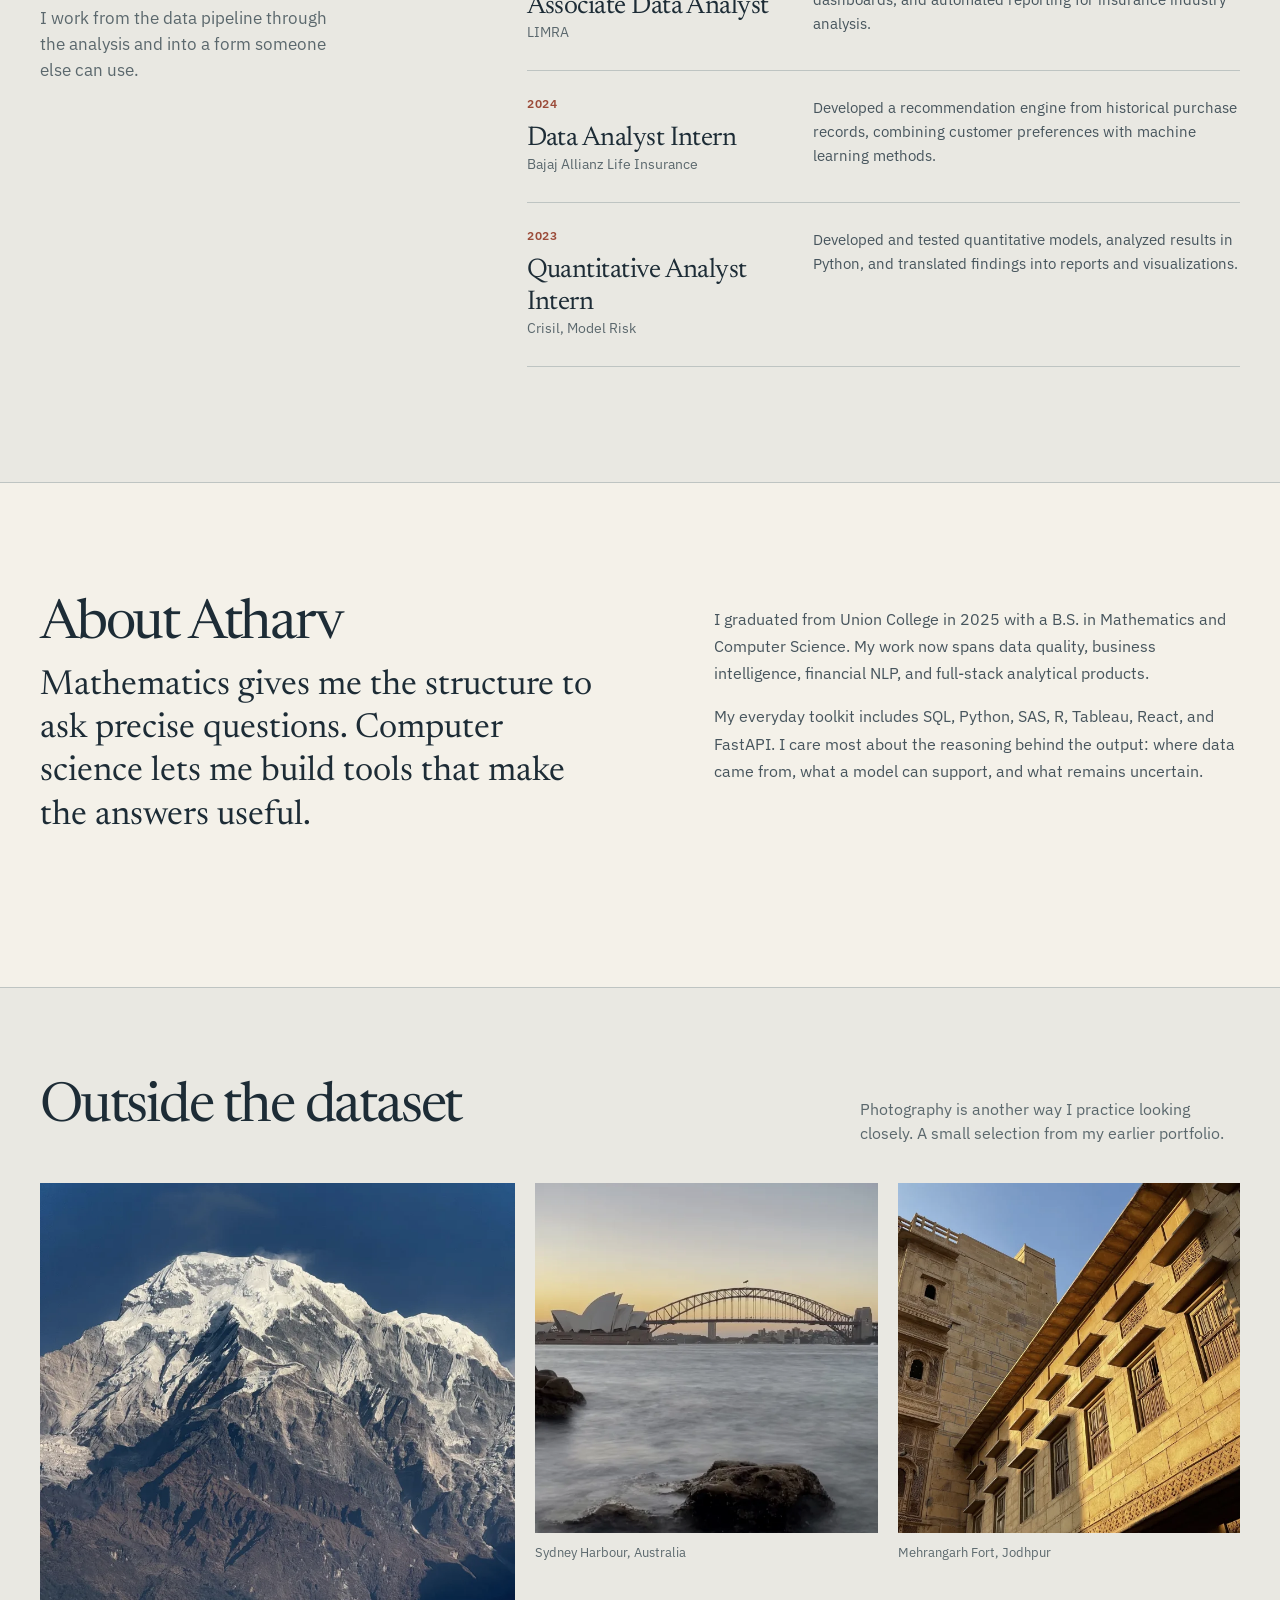
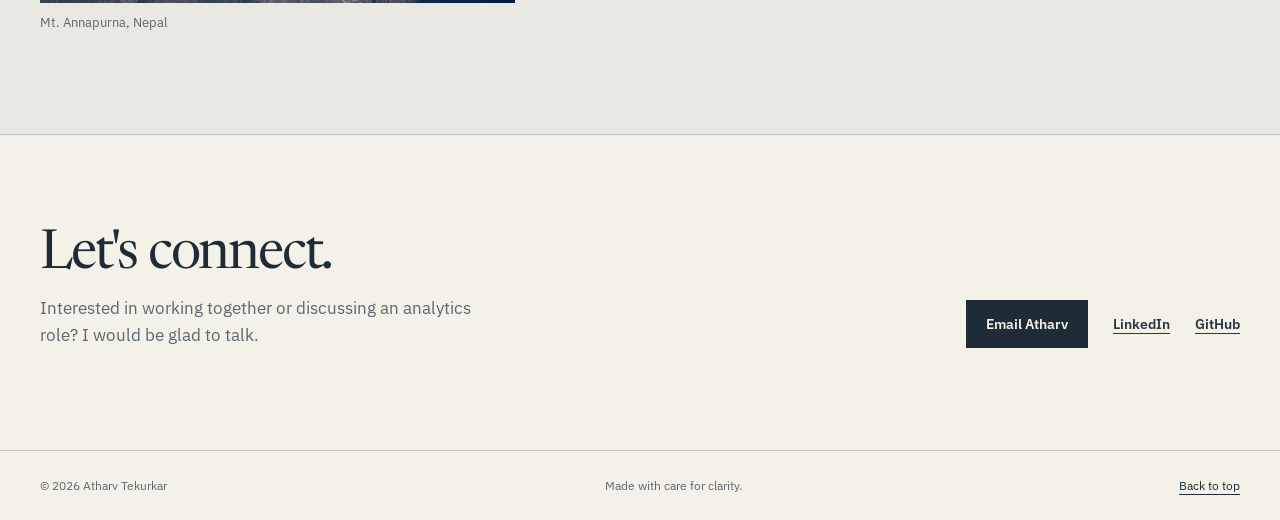
==== commit a7c8cd25: "feat: update Terminus project showcase assets and description while removing SEC tracker method note" ====
--- a/index.html
+++ b/index.html
@@ -102,8 +102,8 @@
 
       <article class="case-study case-featured" aria-labelledby="terminus-title">
         <div class="case-visual case-visual-dark">
-          <img src="assets/images/terminus-demo.webp" width="1024" height="528"
-            alt="Terminus demo interface showing portfolio measures, allocation, and risk alerts" loading="lazy">
+          <img src="assets/images/terminus-dashboard.webp?v=3" width="1024" height="528"
+            alt="Full Terminus interface showing personal investment command center, portfolio allocations, risk auditor, and drawdown monitor" loading="lazy">
           <span class="image-caption">Terminus interface in demo mode</span>
         </div>
         <div class="case-content">
@@ -143,8 +143,6 @@
           <p>This pipeline reads SEC 10-K disclosures, compares year-over-year language with FinBERT embeddings, and
             makes source passages retrievable for cited questions. The public repository includes processing modules and
             derived metrics.</p>
-          <div class="case-note"><strong>Method</strong><span>Extract Items 1A and 7, compare text chunks, then retain
-              the filing context behind each result.</span></div>
           <div class="case-links">
             <a href="https://github.com/tekurkaa/sec-risk-shift-tracker" target="_blank" rel="noopener noreferrer">View
               source and method<span class="sr-only"> (opens in a new tab)</span></a>
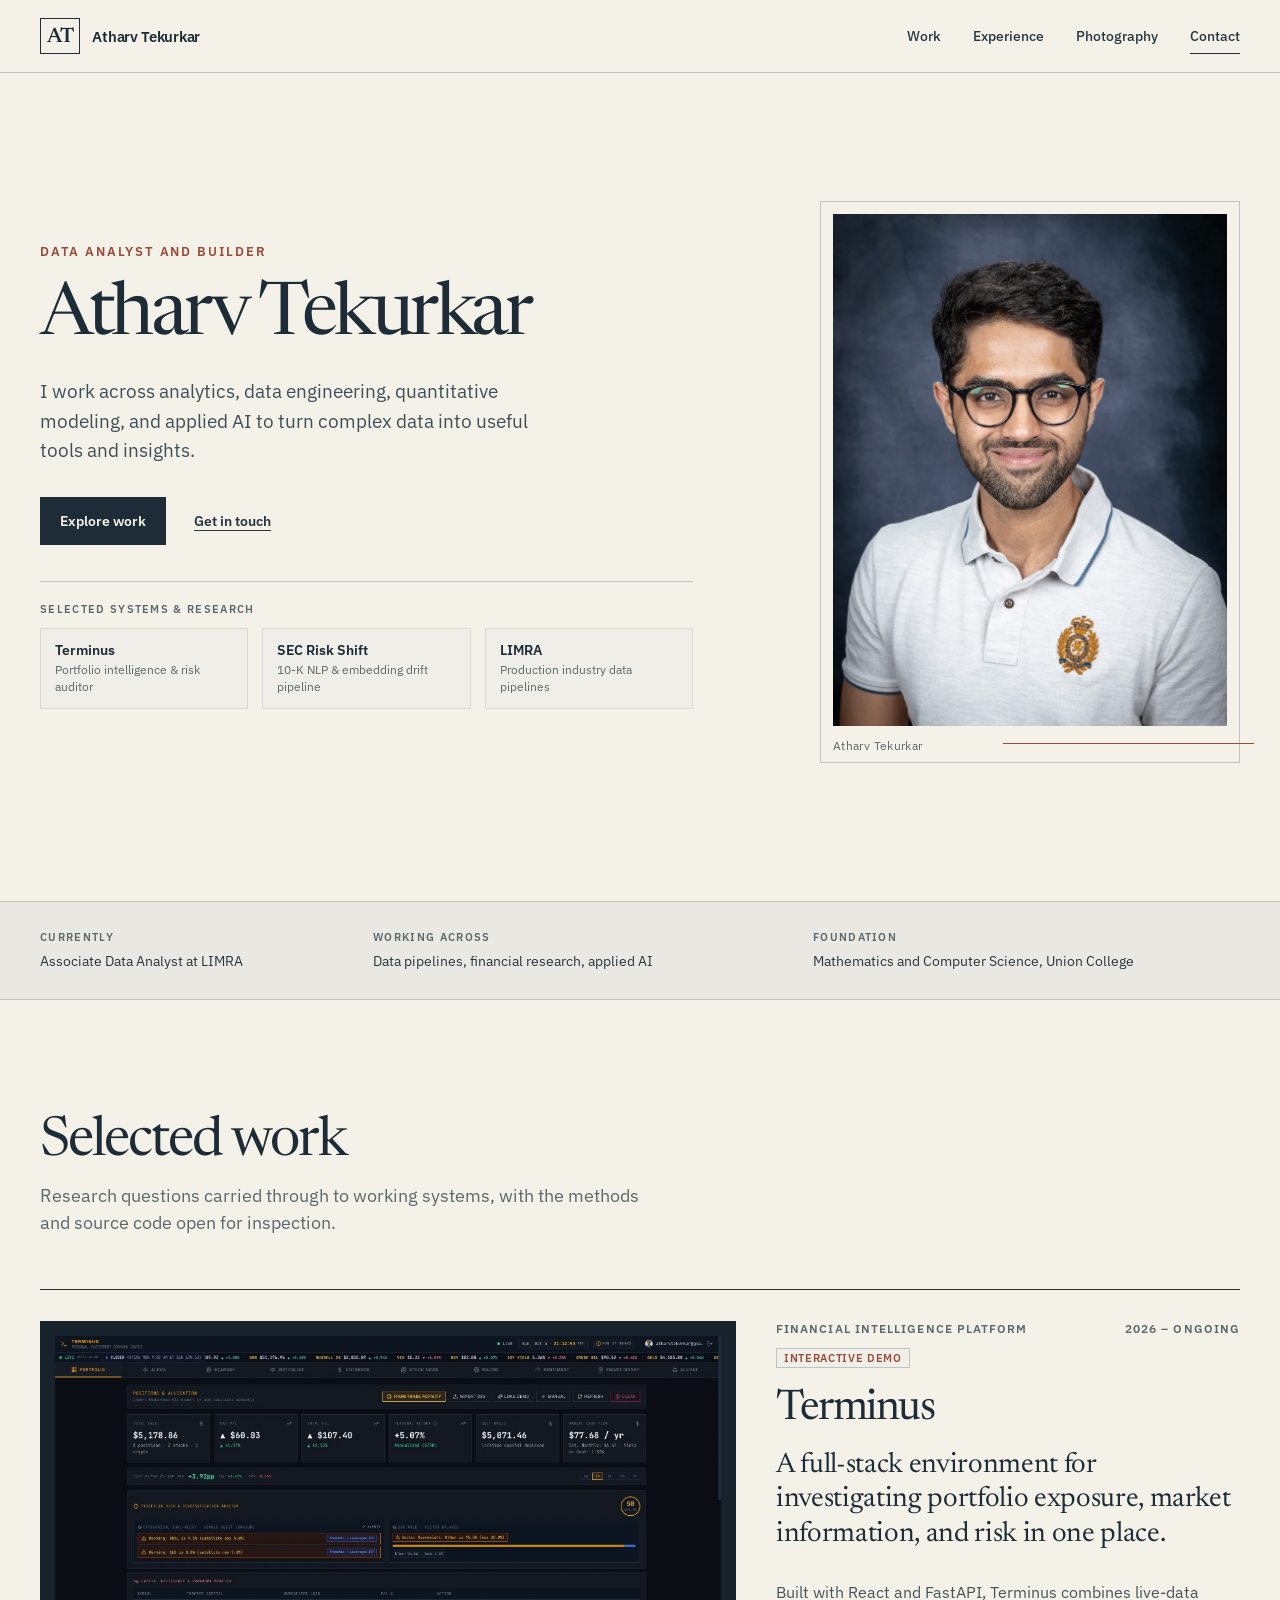
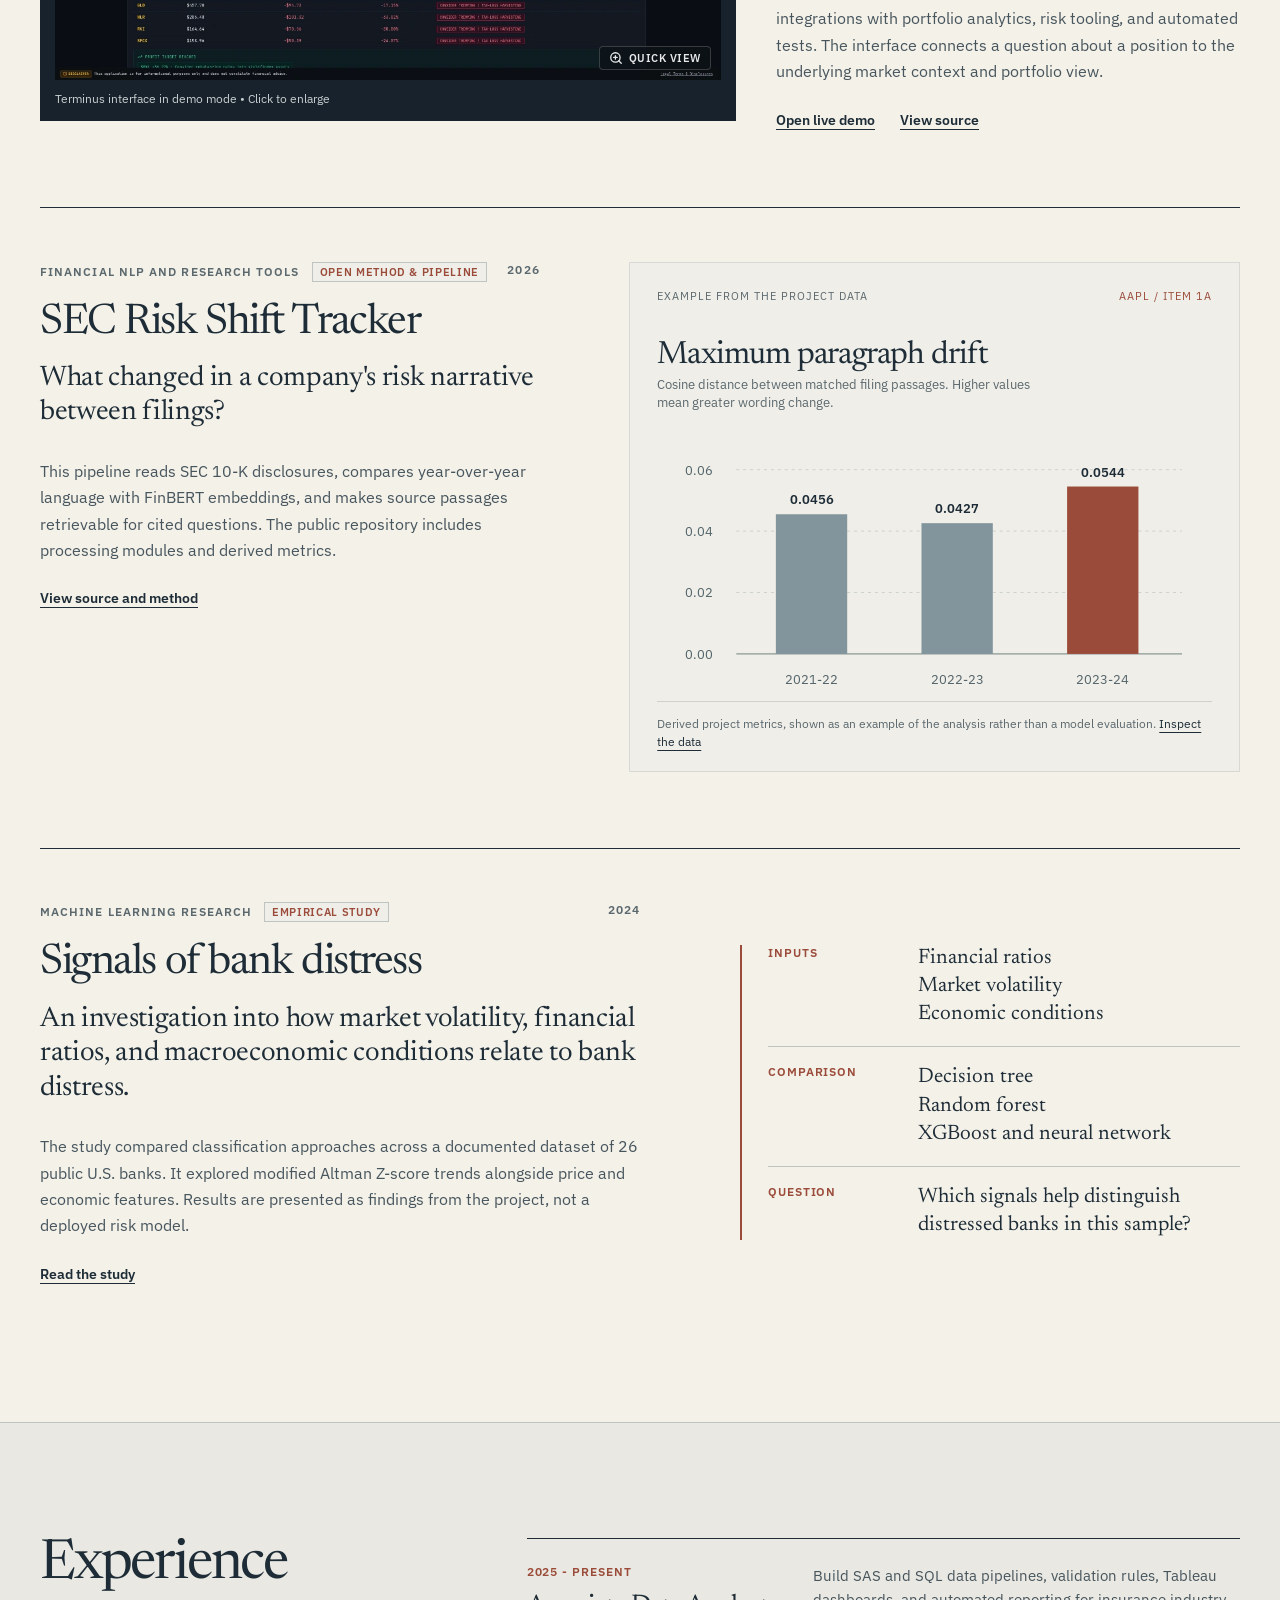
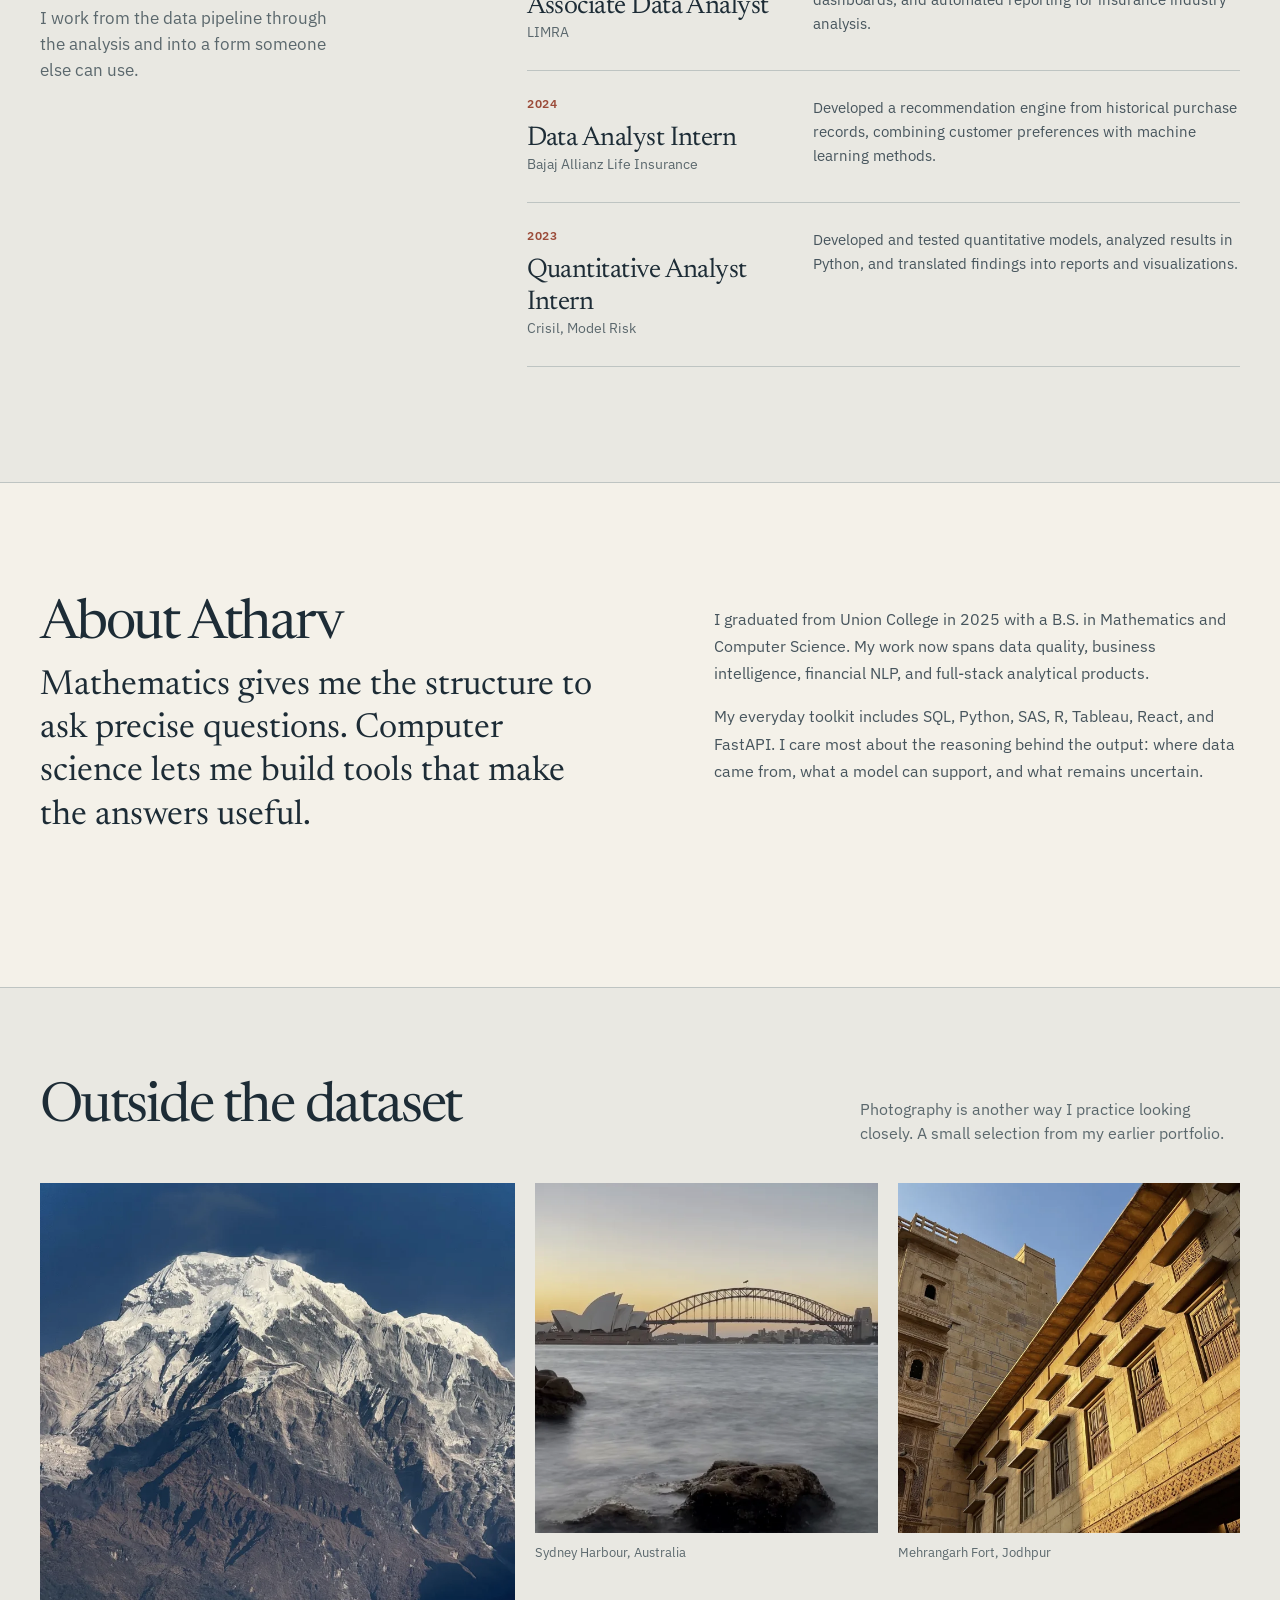
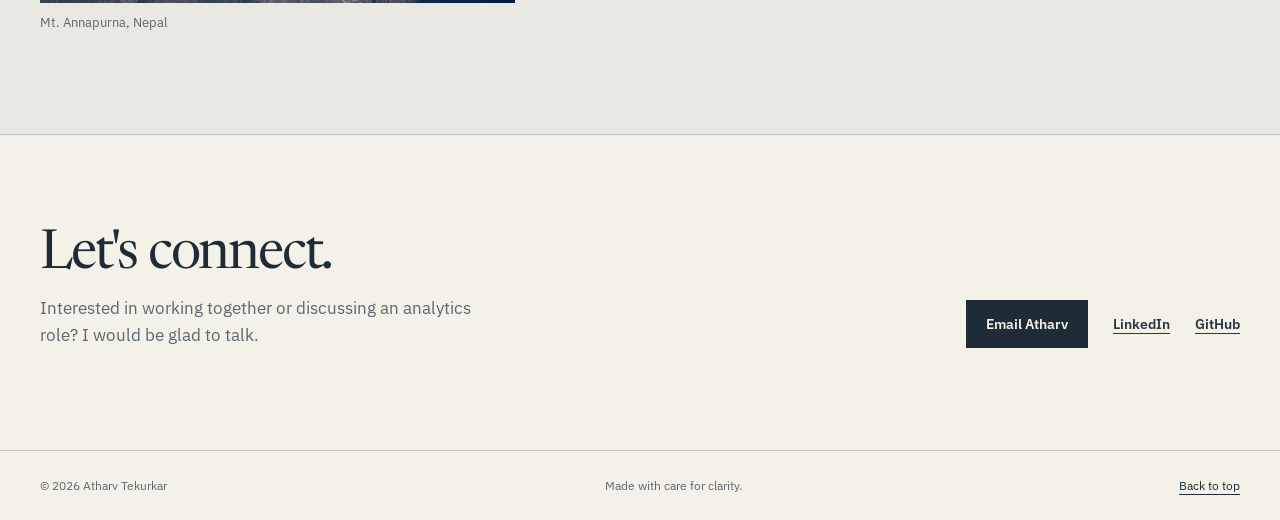
==== commit 6123379f: "feat: add accessible native dialog lightbox for zooming case study dashboard images" ====
--- a/index.html
+++ b/index.html
@@ -102,9 +102,21 @@
 
       <article class="case-study case-featured" aria-labelledby="terminus-title">
         <div class="case-visual case-visual-dark">
-          <img src="assets/images/terminus-dashboard.webp?v=3" width="1024" height="528"
-            alt="Full Terminus interface showing personal investment command center, portfolio allocations, risk auditor, and drawdown monitor" loading="lazy">
-          <span class="image-caption">Terminus interface in demo mode</span>
+          <button type="button" class="case-visual-btn" data-modal-target="terminus-modal"
+            aria-haspopup="dialog" aria-controls="terminus-modal" aria-label="Open enlarged view of Terminus dashboard">
+            <img src="assets/images/terminus-dashboard.webp?v=3" width="1024" height="528"
+              alt="Full Terminus interface showing personal investment command center, portfolio allocations, risk auditor, and drawdown monitor" loading="lazy">
+            <span class="zoom-badge" aria-hidden="true">
+              <svg width="14" height="14" viewBox="0 0 24 24" fill="none" stroke="currentColor" stroke-width="2.2" stroke-linecap="round" stroke-linejoin="round">
+                <circle cx="11" cy="11" r="8"></circle>
+                <line x1="21" y1="21" x2="16.65" y2="16.65"></line>
+                <line x1="11" y1="8" x2="11" y2="14"></line>
+                <line x1="8" y1="11" x2="14" y2="11"></line>
+              </svg>
+              Quick view
+            </span>
+          </button>
+          <span class="image-caption">Terminus interface in demo mode &bull; Click to enlarge</span>
         </div>
         <div class="case-content">
           <div class="case-heading-line">
@@ -303,6 +315,31 @@
     <div class="shell footer-inner"><span>© 2026 Atharv Tekurkar</span><span>Made with care for clarity.</span><a
         href="#top">Back to top</a></div>
   </footer>
+
+  <dialog id="terminus-modal" class="image-modal" aria-labelledby="terminus-modal-title">
+    <div class="image-modal-shell">
+      <header class="image-modal-header">
+        <div class="image-modal-titles">
+          <span class="image-modal-tag">Terminus</span>
+          <h3 id="terminus-modal-title">Personal Investment Command Center</h3>
+        </div>
+        <button type="button" class="image-modal-close" data-dialog-close aria-label="Close enlarged view">
+          <svg width="18" height="18" viewBox="0 0 24 24" fill="none" stroke="currentColor" stroke-width="2.2" stroke-linecap="round" stroke-linejoin="round" aria-hidden="true">
+            <line x1="18" y1="6" x2="6" y2="18"></line>
+            <line x1="6" y1="6" x2="18" y2="18"></line>
+          </svg>
+        </button>
+      </header>
+      <div class="image-modal-body">
+        <img src="assets/images/terminus-dashboard.webp?v=3" width="1024" height="528"
+          alt="Enlarged view of Terminus full dashboard interface showing portfolio measures, risk auditor, and drawdown monitor">
+      </div>
+      <footer class="image-modal-footer">
+        <span>Press <kbd>Esc</kbd> or click outside to close</span>
+        <a href="https://portfolio-manager-by-atv.vercel.app/" target="_blank" rel="noopener noreferrer">Open live interactive demo &rarr;<span class="sr-only"> (opens in a new tab)</span></a>
+      </footer>
+    </div>
+  </dialog>
 </body>
 
 </html>
--- a/styles.css
+++ b/styles.css
@@ -65,10 +65,14 @@
 .case-featured{display:grid;grid-template-columns:minmax(0,1.2fr) minmax(0,.8fr);gap:40px;padding-block:31px 78px}
 .case-visual{align-self:start;margin:0;position:relative}
 .case-visual-dark{padding:15px;background:#17222c}
+.case-visual-btn{display:block;width:100%;margin:0;padding:0;border:none;background:none;cursor:zoom-in;position:relative;text-align:left;font:inherit;color:inherit;overflow:hidden}
+.case-visual-btn:focus-visible{outline:2px solid var(--accent);outline-offset:3px}
+.zoom-badge{position:absolute;right:10px;bottom:10px;display:inline-flex;align-items:center;gap:6px;padding:4px 9px;font-family:Plex,Arial,sans-serif;font-size:11px;font-weight:600;letter-spacing:.05em;text-transform:uppercase;color:#fff;background:rgba(13,19,25,.88);border:1px solid rgba(255,255,255,.2);border-radius:4px;opacity:.9;transition:opacity .2s ease,transform .2s ease,background .2s ease;pointer-events:none}
+.case-visual-btn:hover .zoom-badge,.case-visual-btn:focus-visible .zoom-badge{opacity:1;background:rgba(13,19,25,.98);border-color:rgba(255,255,255,.45);transform:translateY(-2px)}
 .case-visual img{display:block;width:100%;height:auto}
 .case-visual{overflow:hidden}
-.case-visual img{transition:transform .7s cubic-bezier(.2,.7,.2,1)}
-.case-visual:hover img{transform:scale(1.025)}
+.case-visual-btn img{transition:transform .7s cubic-bezier(.2,.7,.2,1)}
+.case-visual-btn:hover img{transform:scale(1.02)}
 .image-caption{display:block;margin-top:11px;color:#c8d0d0;font-size:12px}
 .case-content{min-width:0}
 .case-heading-line{display:flex;align-items:start;justify-content:space-between;gap:20px;margin-bottom:20px}
@@ -218,3 +222,32 @@
   .footer-inner{display:grid;grid-template-columns:1fr auto}
   .footer-inner span:nth-child(2){display:none}
 }
+
+/* Image Modal Dialog */
+.image-modal{margin:auto;padding:0;max-width:min(94vw,1280px);max-height:94vh;border:1px solid rgba(255,255,255,.15);border-radius:8px;background:#111a22;color:#f4f1e9;box-shadow:0 24px 64px rgba(0,0,0,.65);overflow:hidden}
+.image-modal::backdrop{background:rgba(10,16,22,.85);backdrop-filter:blur(6px)}
+.image-modal-shell{display:flex;flex-direction:column;max-height:94vh}
+.image-modal-header{display:flex;align-items:center;justify-content:space-between;gap:16px;padding:12px 18px;background:#17222c;border-bottom:1px solid rgba(255,255,255,.1)}
+.image-modal-titles{display:flex;align-items:baseline;gap:12px;flex-wrap:wrap}
+.image-modal-tag{display:inline-block;font-size:11px;font-weight:700;letter-spacing:.08em;text-transform:uppercase;color:#e59885}
+.image-modal-header h3{margin:0;font-family:Newsreader,Georgia,serif;font-size:clamp(17px,1.8vw,21px);font-weight:400;color:#f4f1e9;letter-spacing:-.01em}
+.image-modal-close{display:inline-flex;align-items:center;justify-content:center;width:34px;height:34px;padding:0;margin:0;border:1px solid rgba(255,255,255,.2);border-radius:4px;background:rgba(255,255,255,.05);color:#f4f1e9;cursor:pointer;transition:background .15s ease,border-color .15s ease,color .15s ease}
+.image-modal-close:hover,.image-modal-close:focus-visible{background:rgba(255,255,255,.15);border-color:rgba(255,255,255,.5);color:#fff;outline:none}
+.image-modal-body{padding:14px;overflow:auto;display:flex;align-items:center;justify-content:center;background:#0d1319}
+.image-modal-body img{display:block;max-width:100%;max-height:calc(94vh - 110px);width:auto;height:auto;border-radius:4px;box-shadow:0 4px 20px rgba(0,0,0,.5)}
+.image-modal-footer{display:flex;align-items:center;justify-content:space-between;gap:16px;flex-wrap:wrap;padding:10px 18px;background:#17222c;border-top:1px solid rgba(255,255,255,.08);font-size:12px;color:#8b9896}
+.image-modal-footer kbd{display:inline-block;padding:1px 5px;font-family:inherit;font-size:11px;border:1px solid rgba(255,255,255,.2);border-radius:3px;background:rgba(255,255,255,.08);color:#f4f1e9}
+.image-modal-footer a{color:#e59885;font-weight:600;text-decoration:none}
+.image-modal-footer a:hover{text-decoration:underline}
+
+/* Transitions for top-layer dialog */
+.image-modal[open]{opacity:1;transform:scale(1)}
+@starting-style{.image-modal[open]{opacity:0;transform:scale(.97)}}
+.image-modal{opacity:0;transform:scale(.97);transition-property:opacity,transform,display,overlay;transition-duration:.2s;transition-timing-function:ease-out;transition-behavior:allow-discrete}
+.image-modal::backdrop{opacity:0;transition:opacity .2s ease-out,display .2s allow-discrete,overlay .2s allow-discrete}
+.image-modal[open]::backdrop{opacity:1}
+@starting-style{.image-modal[open]::backdrop{opacity:0}}
+@media (prefers-reduced-motion: reduce){
+  .image-modal,.image-modal[open]{transform:none;transition-duration:.05s}
+}
+
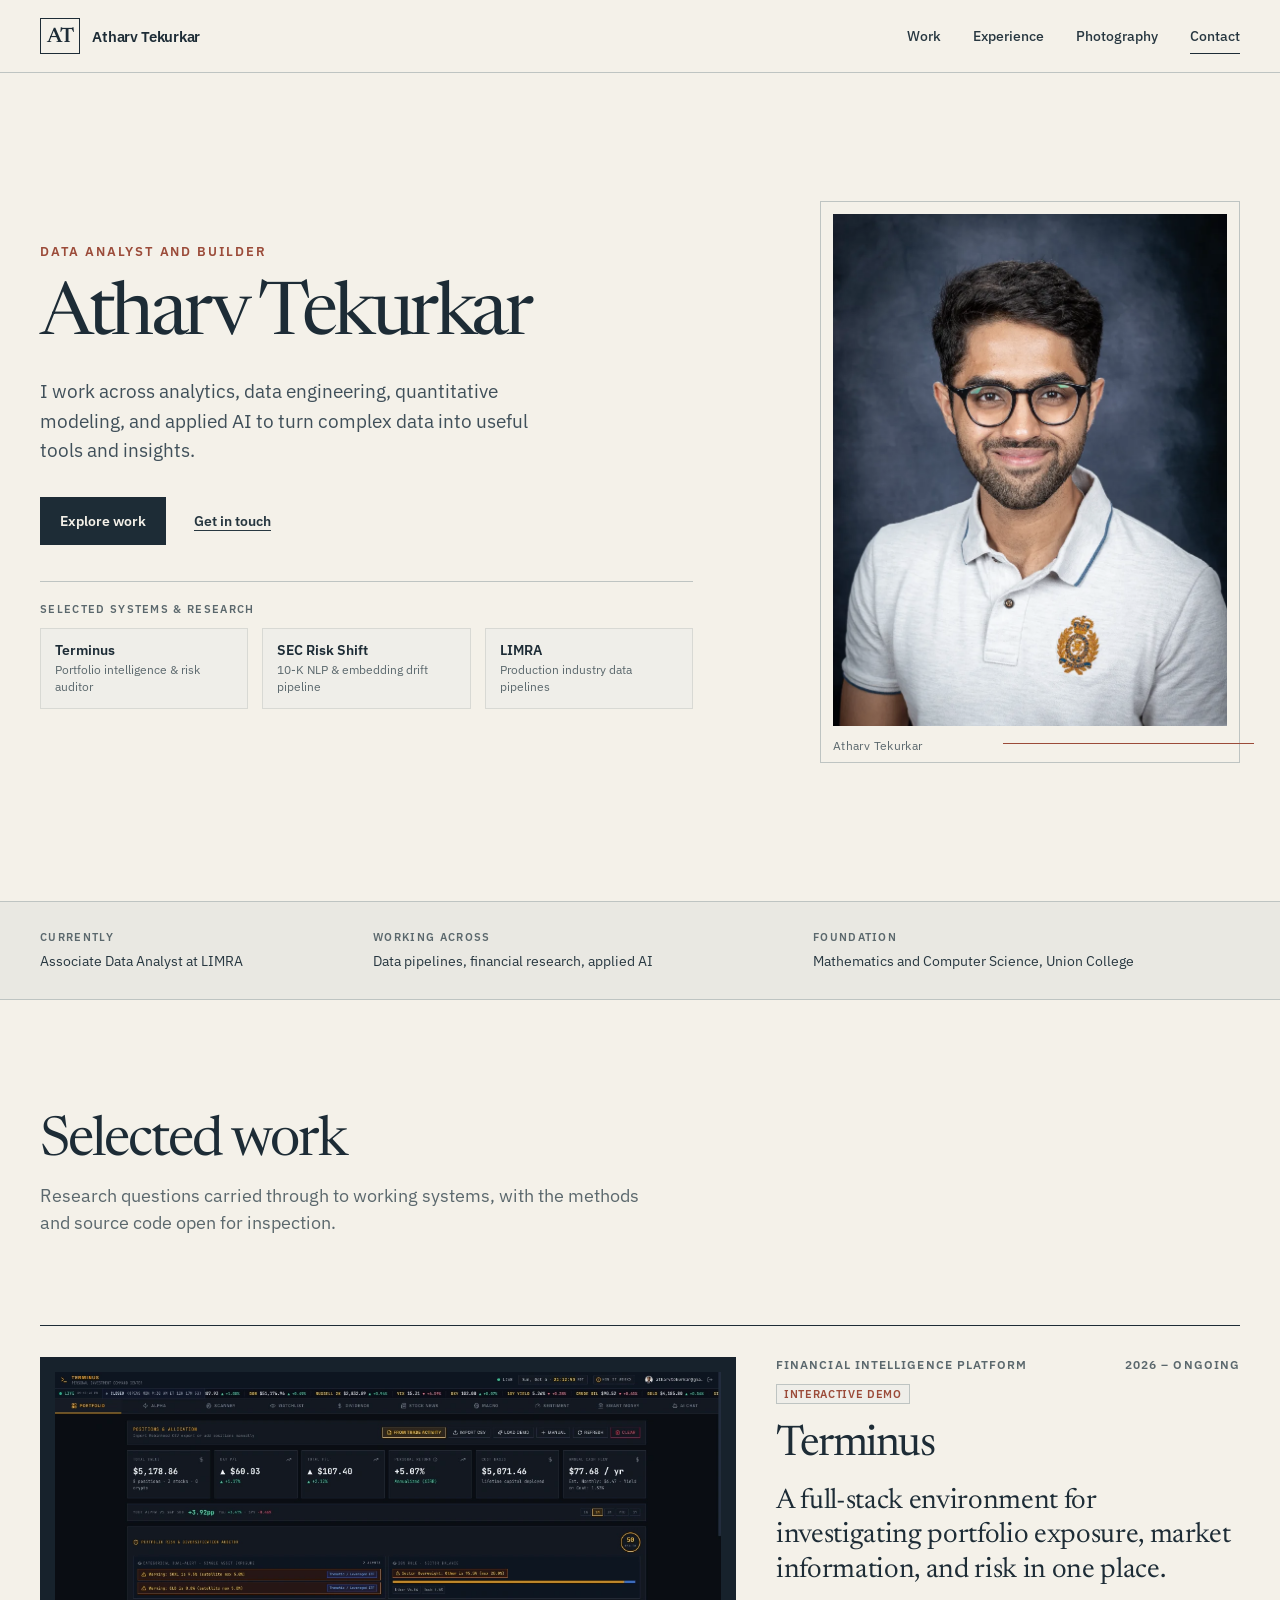
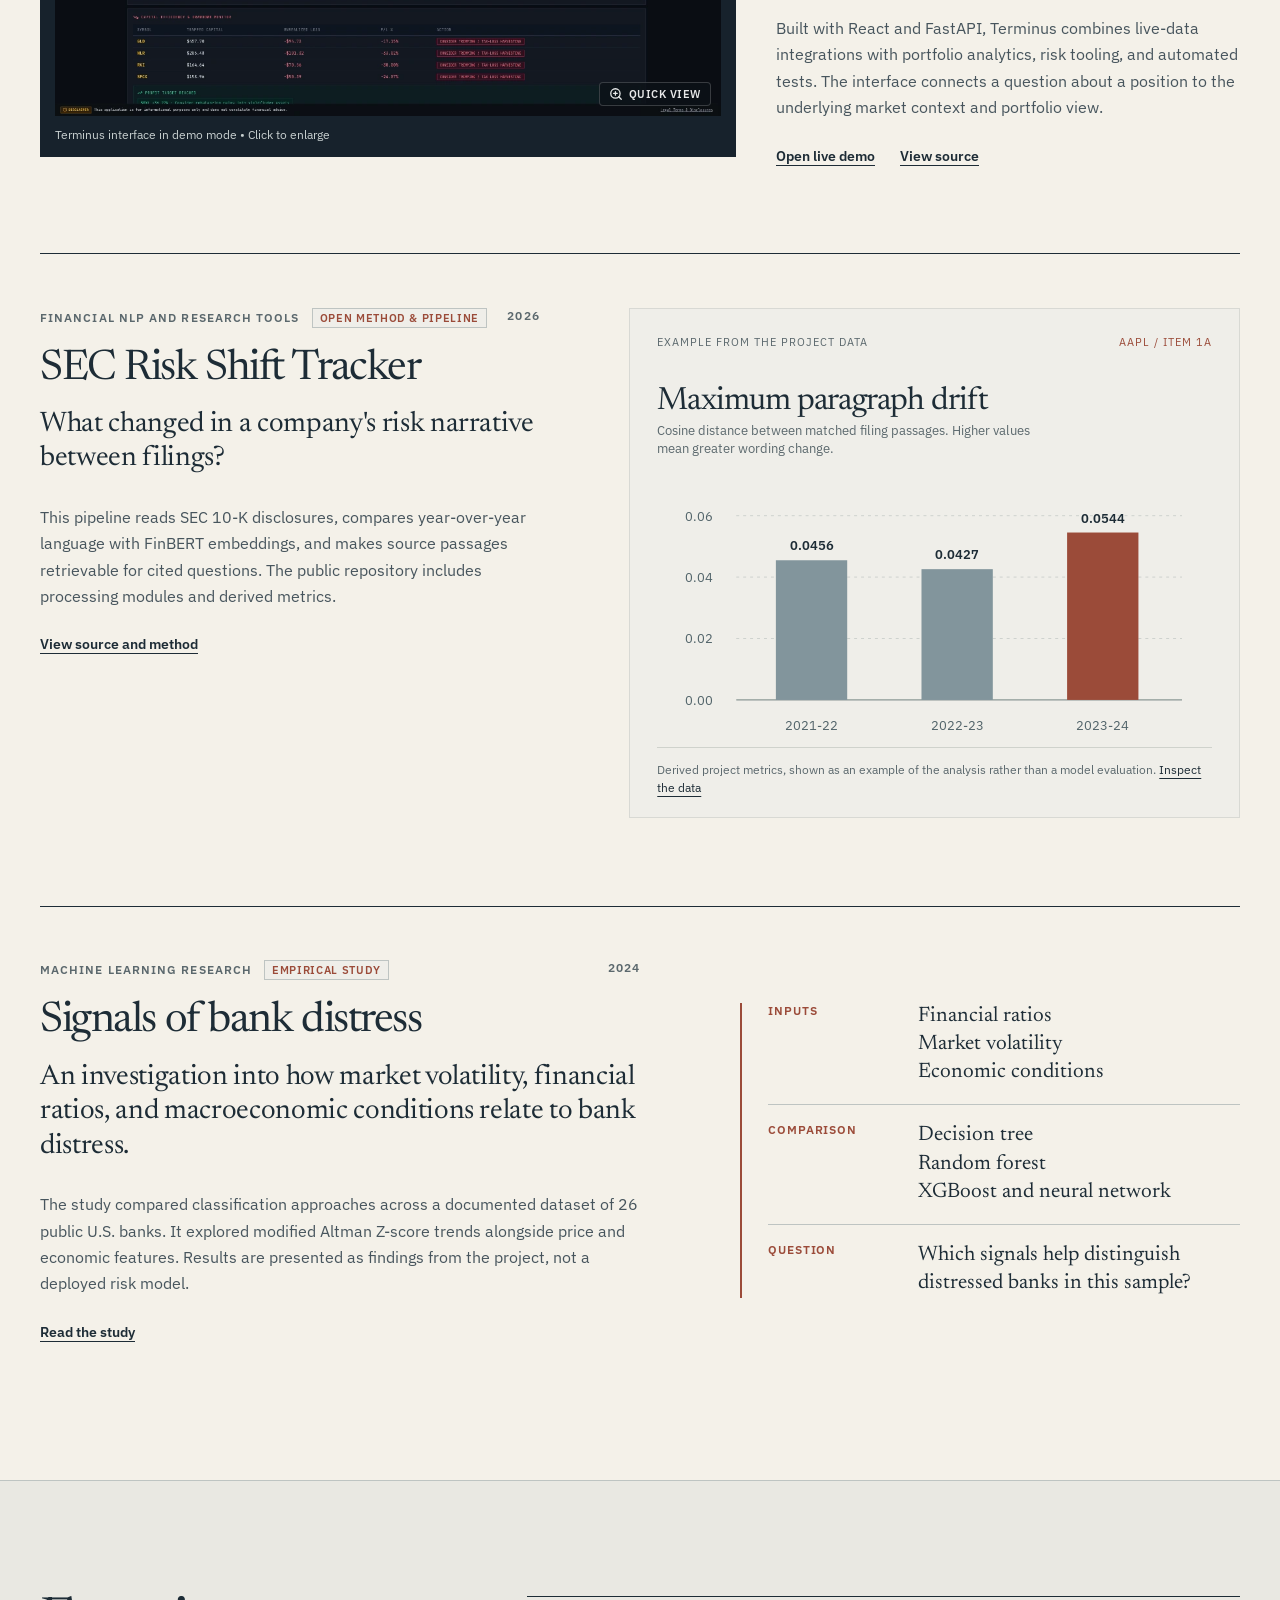
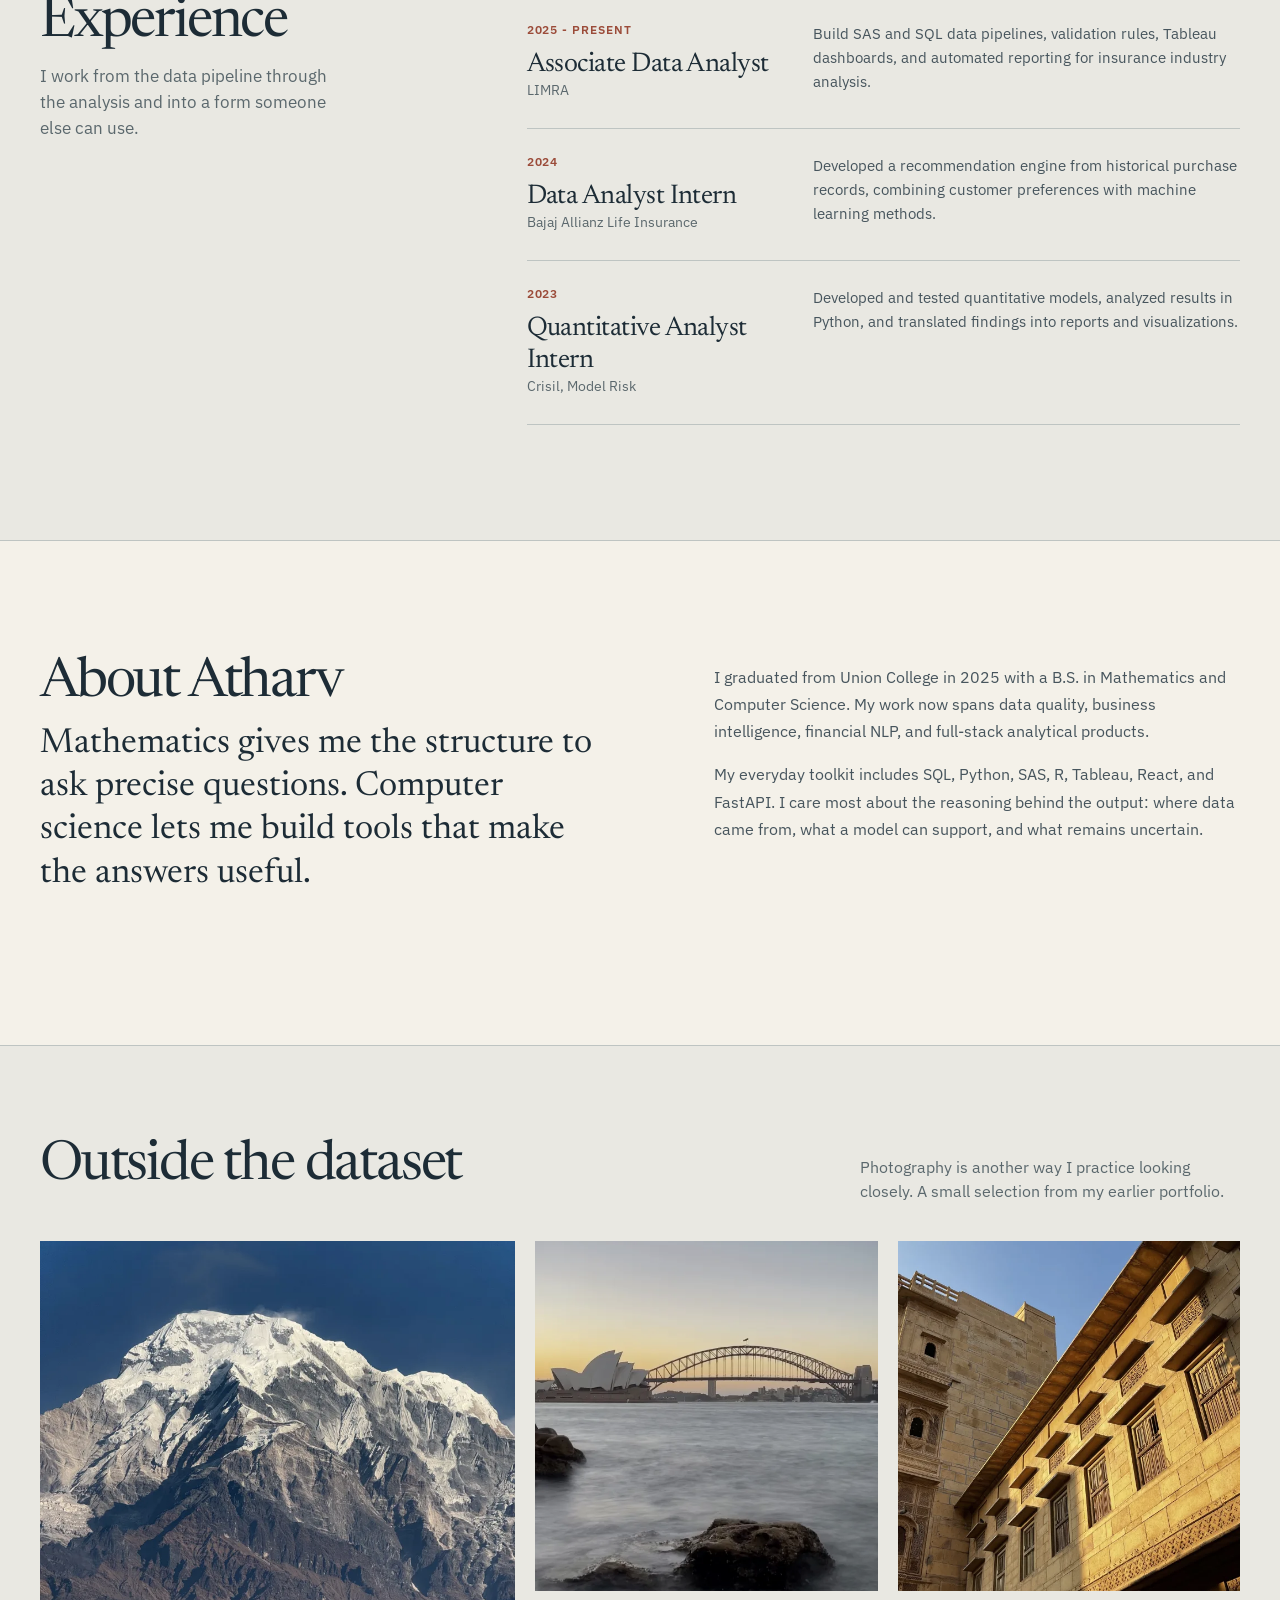
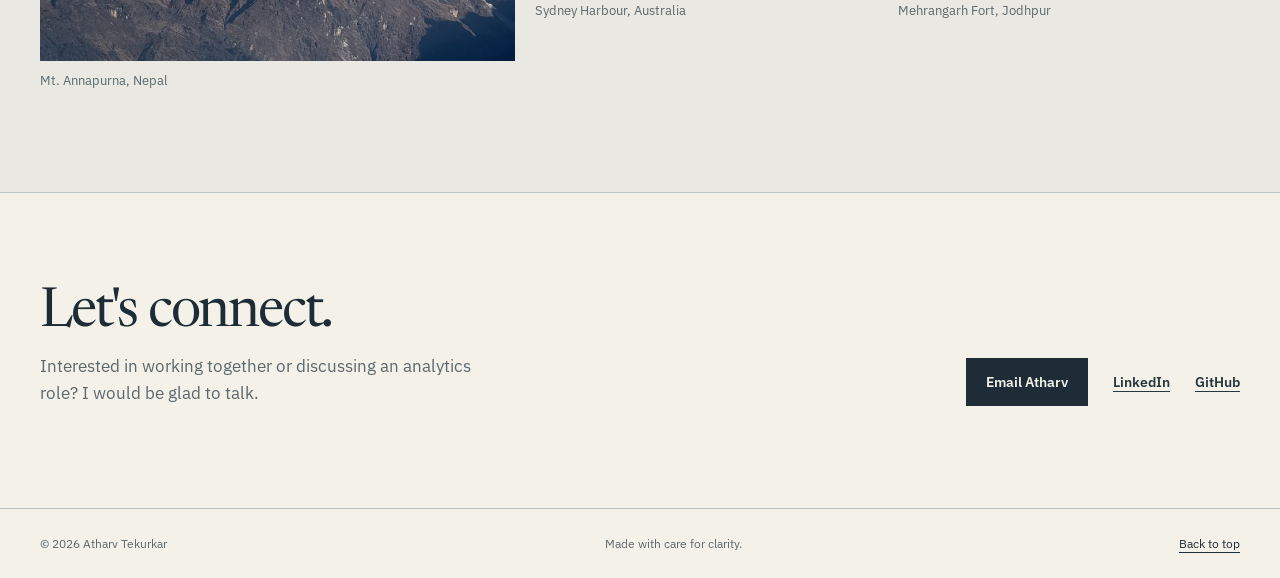
==== commit 157ce568: "refactor: implement precise smooth anchor scrolling and adjust layout margins" ====
--- a/index.html
+++ b/index.html
@@ -17,8 +17,8 @@
   <link rel="icon" type="image/svg+xml" href="assets/favicon.svg">
   <link rel="preload" href="assets/fonts/newsreader-latin.woff2" as="font" type="font/woff2" crossorigin>
   <link rel="preload" href="assets/fonts/ibm-plex-sans-latin.woff2" as="font" type="font/woff2" crossorigin>
-  <link rel="stylesheet" href="styles.css">
-  <script src="script.js" defer></script>
+  <link rel="stylesheet" href="styles.css?v=15">
+  <script src="script.js?v=15" defer></script>
   <title>Atharv Tekurkar | Data, research, and engineering</title>
   <script type="application/ld+json">
       {"@context":"https://schema.org","@type":"Person","name":"Atharv Tekurkar","url":"https://tekurkaa.github.io/","sameAs":["https://github.com/tekurkaa","https://www.linkedin.com/in/atharv-tekurkar/"],"jobTitle":"Associate Data Analyst","worksFor":{"@type":"Organization","name":"LIMRA"},"alumniOf":{"@type":"CollegeOrUniversity","name":"Union College"}}
@@ -63,11 +63,11 @@
         <div class="hero-proof" aria-label="Selected systems and research">
           <span class="proof-label">Selected systems &amp; research</span>
           <div class="proof-items">
-            <a class="proof-item" href="#terminus-title">
+            <a class="proof-item" href="#terminus">
               <strong>Terminus</strong>
               <span>Portfolio intelligence &amp; risk auditor</span>
             </a>
-            <a class="proof-item" href="#sec-title">
+            <a class="proof-item" href="#sec-risk-shift">
               <strong>SEC Risk Shift</strong>
               <span>10-K NLP &amp; embedding drift pipeline</span>
             </a>
@@ -100,7 +100,7 @@
         </p>
       </div>
 
-      <article class="case-study case-featured" aria-labelledby="terminus-title">
+      <article class="case-study case-featured" id="terminus" aria-labelledby="terminus-title">
         <div class="case-visual case-visual-dark">
           <button type="button" class="case-visual-btn" data-modal-target="terminus-modal"
             aria-haspopup="dialog" aria-controls="terminus-modal" aria-label="Open enlarged view of Terminus dashboard">
@@ -141,7 +141,7 @@
         </div>
       </article>
 
-      <article class="case-study case-sec" aria-labelledby="sec-title">
+      <article class="case-study case-sec" id="sec-risk-shift" aria-labelledby="sec-title">
         <div class="case-content">
           <div class="case-heading-line">
             <div class="case-meta">
@@ -194,7 +194,7 @@
         </figure>
       </article>
 
-      <article class="case-study case-bank" aria-labelledby="bank-title">
+      <article class="case-study case-bank" id="bank-distress" aria-labelledby="bank-title">
         <div class="bank-summary">
           <div class="case-heading-line">
             <div class="case-meta">
--- a/styles.css
+++ b/styles.css
@@ -26,7 +26,8 @@
 .desktop-nav .nav-contact{border-bottom:1px solid var(--ink)}
 .desktop-nav .nav-contact::after{bottom:-1px}
 .mobile-nav{display:none}
-section[id]{scroll-margin-top:96px}
+section[id]{scroll-margin-top:73px}
+article[id],.case-study{scroll-margin-top:154px}
 .hero{display:grid;grid-template-columns:minmax(0,1.15fr) minmax(320px,.85fr);gap:clamp(35px,5vw,90px);align-items:center;min-height:calc(100dvh - 72px);max-height:900px;padding-block:52px 62px}
 .hero-copy{padding-bottom:12px}
 .eyebrow{margin:0 0 21px;color:var(--accent);font-size:13px;font-weight:600;letter-spacing:.14em;text-transform:uppercase}
@@ -58,11 +59,11 @@
 .intro-band p{margin:0;font-size:14px;line-height:1.5}
 .intro-band span{display:block;margin-bottom:5px;color:var(--muted);font-size:11px;font-weight:600;letter-spacing:.12em;text-transform:uppercase}
 .section{padding-block:115px}
-.section-heading{max-width:660px;margin-bottom:52px}
+.section-heading{max-width:660px;margin-bottom:88px}
 h2{margin-bottom:12px;font-size:clamp(44px,4.3vw,65px);line-height:1;letter-spacing:-.04em}
 .section-heading p{max-width:610px;color:var(--muted);font-size:18px;line-height:1.55}
 .case-study{border-top:1px solid var(--ink)}
-.case-featured{display:grid;grid-template-columns:minmax(0,1.2fr) minmax(0,.8fr);gap:40px;padding-block:31px 78px}
+.case-featured{display:grid;grid-template-columns:minmax(0,1.2fr) minmax(0,.8fr);gap:40px;padding-block:31px 88px}
 .case-visual{align-self:start;margin:0;position:relative}
 .case-visual-dark{padding:15px;background:#17222c}
 .case-visual-btn{display:block;width:100%;margin:0;padding:0;border:none;background:none;cursor:zoom-in;position:relative;text-align:left;font:inherit;color:inherit;overflow:hidden}
@@ -88,7 +89,7 @@
 .case-links{display:flex;gap:25px;flex-wrap:wrap;margin-top:26px;font-size:14px;font-weight:600}
 .case-links a{color:var(--ink)}
 .case-links a:hover,.research-figure a:hover,.contact-links>a:not(.button):hover{color:var(--accent)}
-.case-sec{display:grid;grid-template-columns:minmax(0,.9fr) minmax(0,1.1fr);gap:clamp(40px,7vw,95px);padding-block:54px 76px}
+.case-sec{display:grid;grid-template-columns:minmax(0,.9fr) minmax(0,1.1fr);gap:clamp(40px,7vw,95px);padding-block:54px 88px}
 .research-figure{align-self:start;padding:26px 27px 20px;background:var(--figure);border:1px solid #d8d9d4}
 .figure-topline{display:flex;justify-content:space-between;gap:15px;margin-bottom:36px;color:var(--muted);font-size:11px;letter-spacing:.09em;text-transform:uppercase}
 .figure-topline span:last-child{color:var(--accent)}
@@ -145,6 +146,8 @@
   .hero-portrait{animation:hero-enter .9s .18s both cubic-bezier(.2,.7,.2,1)}
   .motion-ready .reveal{opacity:0;transform:translateY(22px);transition:opacity .7s ease,transform .7s cubic-bezier(.2,.7,.2,1)}
   .motion-ready .reveal.is-visible{opacity:1;transform:translateY(0)}
+  .motion-ready .case-study.reveal{transform:none;opacity:0;transition:opacity .6s ease}
+  .motion-ready .case-study.reveal.is-visible{opacity:1;transform:none}
   .motion-ready .role:nth-child(2),.motion-ready .photo:nth-child(2){transition-delay:.09s}
   .motion-ready .role:nth-child(3),.motion-ready .photo:nth-child(3){transition-delay:.18s}
   @keyframes hero-enter{from{opacity:0;transform:translateY(18px)}to{opacity:1;transform:translateY(0)}}
@@ -161,6 +164,8 @@
 @media (max-width:760px){
   .shell{width:min(100% - 38px,600px)}
   .header-inner{height:66px}
+  section[id]{scroll-margin-top:67px}
+  article[id],.case-study{scroll-margin-top:110px}
   .desktop-nav{display:none}
   .mobile-nav{display:block}
   .mobile-nav summary{list-style:none;cursor:pointer;padding:10px 0 10px 15px;font-size:14px;font-weight:600;color:var(--ink);user-select:none}
@@ -180,7 +185,7 @@
   .intro-band-inner{grid-template-columns:1fr 1fr;gap:21px;padding-block:25px}
   .intro-band-inner p:last-child{grid-column:1/-1}
   .section{padding-block:80px}
-  .section-heading{margin-bottom:40px}
+  .section-heading{margin-bottom:70px}
   .case-featured,.case-sec,.case-bank,.experience-inner,.about-section{grid-template-columns:1fr;gap:28px}
   .case-featured{padding-block:25px 62px}
   .case-sec{padding-block:43px 57px}
